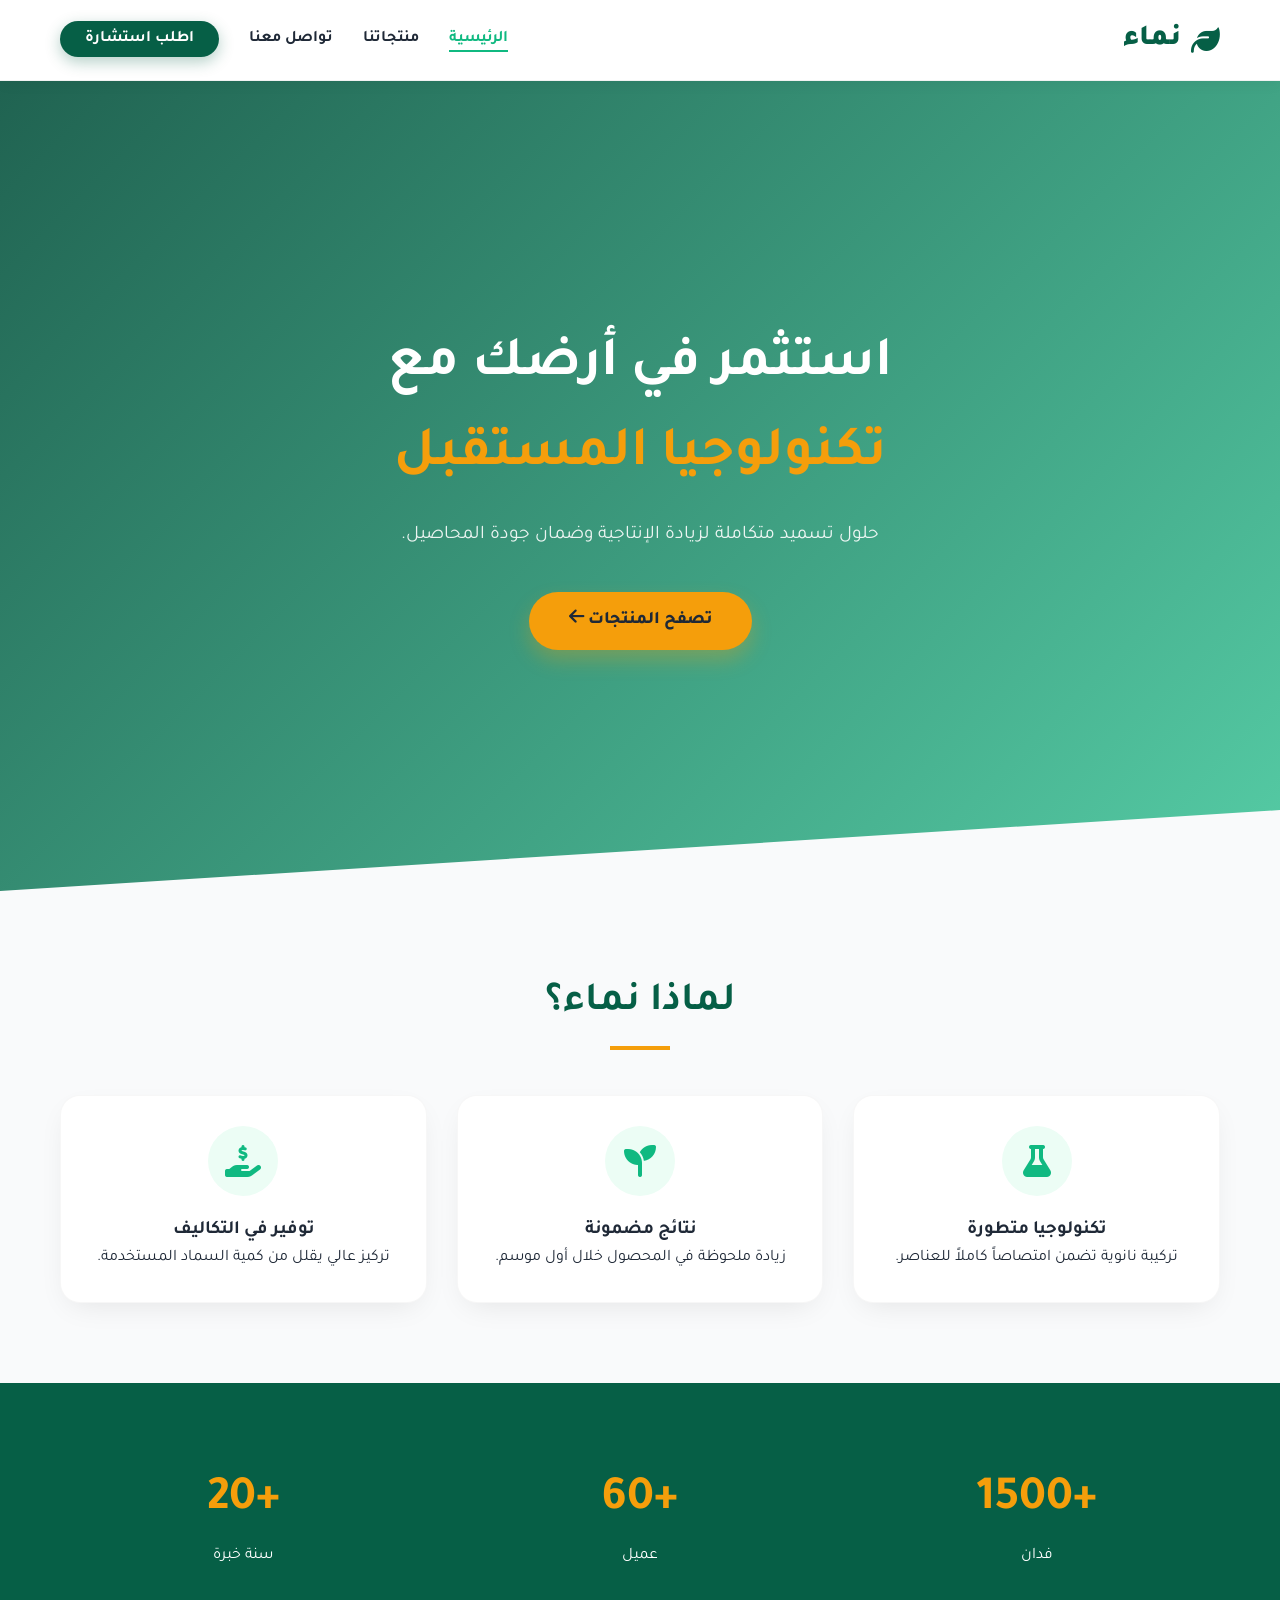
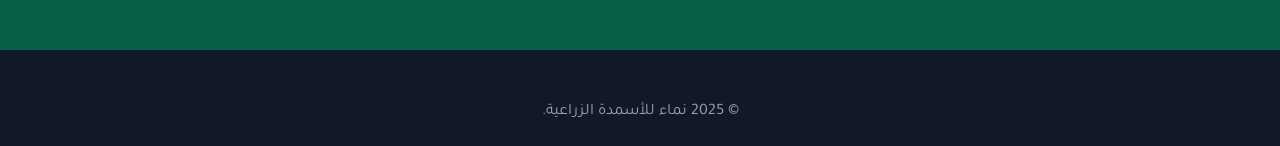
==== index.html @ 925a0e65 "Add files via upload" ====
<!DOCTYPE html>
<html dir="rtl" lang="ar">
<head>
    <meta charset="UTF-8">
    <meta name="viewport" content="width=device-width, initial-scale=1.0">
    <title>نماء للأسمدة | الرئيسية</title>
    <link rel="stylesheet" href="style.css">
    <link rel="stylesheet" href="https://cdnjs.cloudflare.com/ajax/libs/font-awesome/6.4.0/css/all.min.css">
</head>
<body>
    <nav class="navbar">
        <div class="container nav-content">
            <a href="index.html" class="logo"><i class="fas fa-leaf text-green-600"></i> نماء</a>
            <ul class="nav-links" id="navLinks">
                <li><a href="index.html" class="active">الرئيسية</a></li>
                <li><a href="products.html">منتجاتنا</a></li>
                <li><a href="contact.html">تواصل معنا</a></li>
                <li><a href="contact.html" class="btn-main">اطلب استشارة</a></li>
            </ul>
            <div class="menu-toggle" id="menuToggle"><i class="fas fa-bars"></i></div>
        </div>
    </nav>

    <header class="hero">
        <div class="container reveal">
            <h1>استثمر في أرضك مع <br><span>تكنولوجيا المستقبل</span></h1>
            <p>حلول تسميد متكاملة لزيادة الإنتاجية وضمان جودة المحاصيل.</p>
            <a href="products.html" class="btn-hero">تصفح المنتجات <i class="fas fa-arrow-left"></i></a>
        </div>
    </header>

    <section class="section">
        <div class="container">
            <h2 class="section-title reveal">لماذا نماء؟</h2>
            <div class="grid-3">
                <div class="card reveal">
                    <div class="icon-box"><i class="fas fa-flask"></i></div>
                    <h3>تكنولوجيا متطورة</h3>
                    <p>تركيبة نانوية تضمن امتصاصاً كاملاً للعناصر.</p>
                </div>
                <div class="card reveal">
                    <div class="icon-box"><i class="fas fa-seedling"></i></div>
                    <h3>نتائج مضمونة</h3>
                    <p>زيادة ملحوظة في المحصول خلال أول موسم.</p>
                </div>
                <div class="card reveal">
                    <div class="icon-box"><i class="fas fa-hand-holding-dollar"></i></div>
                    <h3>توفير في التكاليف</h3>
                    <p>تركيز عالي يقلل من كمية السماد المستخدمة.</p>
                </div>
            </div>
        </div>
    </section>

    <section class="stats-section">
        <div class="container grid-3">
            <div class="stat-item"><h3 class="counter" data-target="15000">+0</h3><p>فدان</p></div>
            <div class="stat-item"><h3 class="counter" data-target="500">+0</h3><p>عميل</p></div>
            <div class="stat-item"><h3 class="counter" data-target="20">+0</h3><p>سنة خبرة</p></div>
        </div>
    </section>

    <footer>
        <div class="container"><p>© 2025 نماء للأسمدة الزراعية.</p></div>
    </footer>
    <script src="script.js"></script>
</body>
</html>
---- style.css ----
/* --- إعدادات عامة --- */
@import url('https://fonts.googleapis.com/css2?family=Tajawal:wght@400;500;700;900&display=swap');

:root {
    --primary: #10b981;       /* أخضر حيوي */
    --primary-dark: #065f46;  /* أخضر غامق */
    --gold: #f59e0b;          /* ذهبي */
    --dark: #1f2937;          /* نص غامق */
    --light: #f9fafb;         /* خلفية فاتحة */
    --white: #ffffff;
    --shadow: 0 10px 30px -10px rgba(0, 0, 0, 0.1);
}

* { margin: 0; padding: 0; box-sizing: border-box; font-family: 'Tajawal', sans-serif; }

body {
    direction: rtl;
    background-color: var(--light);
    color: var(--dark);
    overflow-x: hidden;
    line-height: 1.6;
}

a { text-decoration: none; color: inherit; transition: 0.3s; }
ul { list-style: none; }

/* --- Navbar (القائمة العلوية) --- */
.navbar {
    background: rgba(255, 255, 255, 0.95);
    backdrop-filter: blur(10px);
    position: sticky;
    top: 0;
    z-index: 1000;
    border-bottom: 1px solid rgba(0,0,0,0.05);
    box-shadow: 0 2px 15px rgba(0,0,0,0.05);
}

.container { max-width: 1200px; margin: 0 auto; padding: 0 20px; }

.nav-content {
    display: flex; justify-content: space-between; align-items: center; height: 80px;
}

.logo {
    font-size: 1.8rem; font-weight: 900; color: var(--primary-dark);
    display: flex; align-items: center; gap: 10px;
}

.nav-links { display: flex; gap: 30px; align-items: center; }
.nav-links a { font-weight: 700; color: var(--dark); position: relative; }
.nav-links a:hover, .nav-links a.active { color: var(--primary); }

.nav-links a::after {
    content: ''; position: absolute; width: 0; height: 2px;
    bottom: -5px; right: 0; background: var(--primary); transition: 0.3s;
}
.nav-links a:hover::after, .nav-links a.active::after { width: 100%; }

.btn-main {
    background: var(--primary-dark); color: var(--white) !important;
    padding: 10px 25px; border-radius: 50px; font-weight: bold;
    box-shadow: 0 5px 15px rgba(6, 95, 70, 0.3);
}
.btn-main:hover { transform: translateY(-3px); background: var(--primary); }
.btn-main::after { display: none; } 

.menu-toggle { display: none; font-size: 1.5rem; cursor: pointer; }

/* --- Hero Section (الواجهة) --- */
.hero {
    height: 90vh;
    background: linear-gradient(135deg, rgba(6, 78, 59, 0.9), rgba(16, 185, 129, 0.7)),
                url('https://images.unsplash.com/photo-1625246333195-58f214f76328?auto=format&fit=crop&w=1920');
    background-size: cover; background-position: center; background-attachment: fixed;
    display: flex; align-items: center; justify-content: center; text-align: center; color: white;
    position: relative;
    clip-path: polygon(0 0, 100% 0, 100% 90%, 0 100%);
}

.hero h1 { font-size: 3.5rem; margin-bottom: 20px; }
.hero h1 span { color: var(--gold); }
.hero p { font-size: 1.2rem; margin-bottom: 40px; max-width: 700px; margin-left: auto; margin-right: auto; opacity: 0.9; }

.btn-hero {
    background: var(--gold); color: var(--dark); padding: 15px 40px;
    border-radius: 50px; font-weight: 800; font-size: 1.1rem;
    box-shadow: 0 10px 20px rgba(245, 158, 11, 0.3); display: inline-block;
}
.btn-hero:hover { transform: scale(1.05); background: #fbbf24; }

/* --- الأقسام العامة (Features & Products) --- */
.section { padding: 80px 0; }
.section-title {
    text-align: center; font-size: 2.5rem; color: var(--primary-dark);
    margin-bottom: 60px; position: relative;
}
.section-title::before {
    content: ''; position: absolute; width: 60px; height: 4px;
    background: var(--gold); bottom: -15px; left: 50%; transform: translateX(-50%);
}

.grid-3 { display: grid; grid-template-columns: repeat(auto-fit, minmax(300px, 1fr)); gap: 30px; }

.card {
    background: white; padding: 30px; border-radius: 20px;
    box-shadow: var(--shadow); border: 1px solid rgba(0,0,0,0.03);
    text-align: center; transition: 0.4s; overflow: hidden;
}
.card:hover { transform: translateY(-10px); border-bottom: 5px solid var(--primary); }

.icon-box {
    width: 70px; height: 70px; background: #ecfdf5; color: var(--primary);
    border-radius: 50%; display: flex; align-items: center; justify-content: center;
    font-size: 2rem; margin: 0 auto 20px; transition: 0.5s;
}
.card:hover .icon-box { background: var(--primary); color: white; transform: rotateY(360deg); }

.product-img {
    width: 100%; height: 220px; object-fit: cover; border-radius: 15px; margin-bottom: 20px;
}

/* --- صفحة التفاصيل (Product Details) --- */
.product-detail-wrapper {
    display: grid; grid-template-columns: 1fr 1fr; gap: 50px;
    background: white; padding: 40px; border-radius: 20px; box-shadow: var(--shadow);
}
.detail-image-box img { width: 100%; height: 400px; object-fit: cover; border-radius: 15px; }
.category-tag {
    background: #ecfdf5; color: var(--primary); padding: 5px 15px;
    border-radius: 20px; font-weight: bold; font-size: 0.9rem; display: inline-block; margin-bottom: 20px;
}
.usage-text ul { list-style: disc; padding-right: 20px; color: #555; }
.usage-text li { margin-bottom: 10px; }

/* --- Stats Section (الأرقام) --- */
.stats-section { background: var(--primary-dark); color: white; padding: 80px 0; text-align: center; }
.stat-item h3 { font-size: 3rem; color: var(--gold); margin-bottom: 5px; }

/* --- Footer --- */
footer { background: #111827; color: #9ca3af; padding: 50px 0 20px; text-align: center; margin-top: auto; }

/* --- Animation Classes --- */
.reveal { opacity: 0; transform: translateY(50px); transition: all 1s ease; }
.reveal.active { opacity: 1; transform: translateY(0); }

/* --- Responsive --- */
@media (max-width: 768px) {
    .menu-toggle { display: block; }
    .nav-links {
        position: fixed; top: 80px; right: -100%; width: 80%; height: 100vh;
        background: white; flex-direction: column; padding: 50px; transition: 0.4s;
        box-shadow: -5px 0 15px rgba(0,0,0,0.1);
    }
    .nav-links.active { right: 0; }
    .hero { height: auto; padding: 120px 0; clip-path: none; }
    .hero h1 { font-size: 2.5rem; }
    .product-detail-wrapper { grid-template-columns: 1fr; }
    .detail-image-box img { height: 250px; }
}
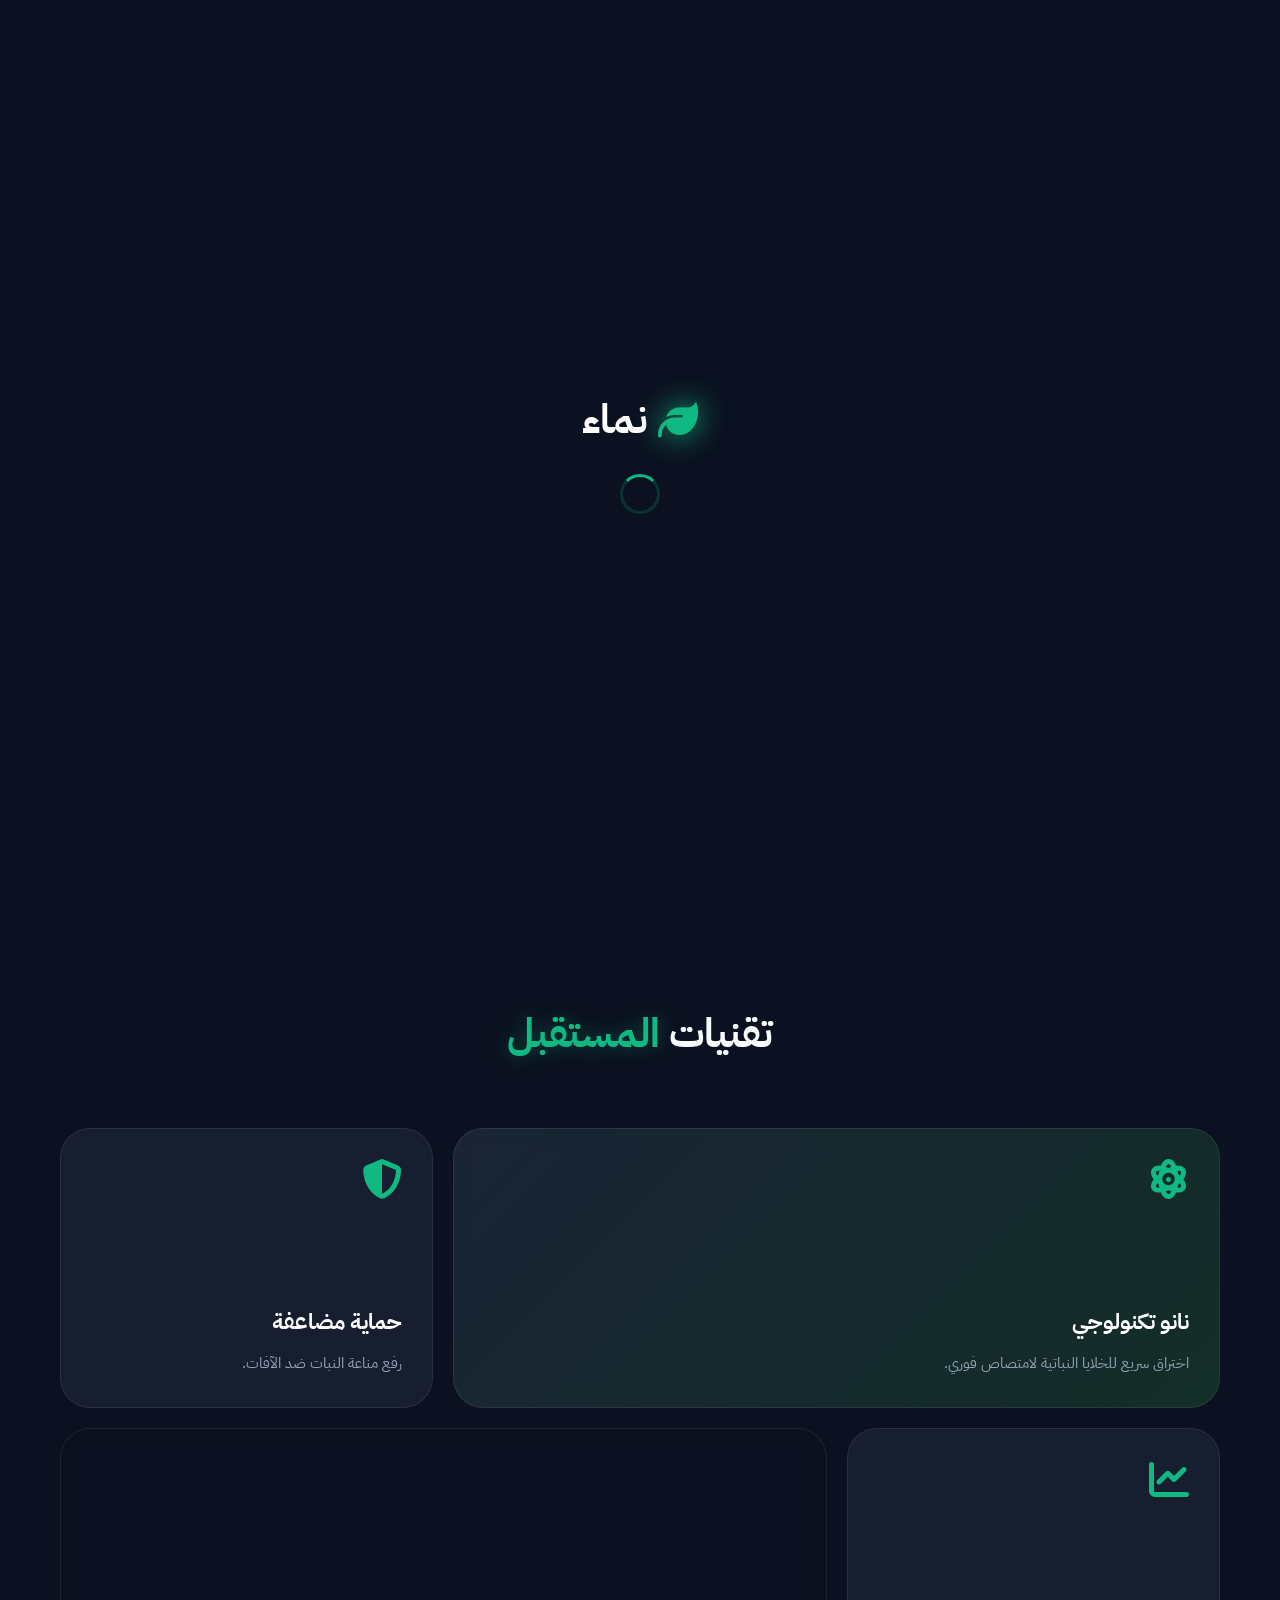
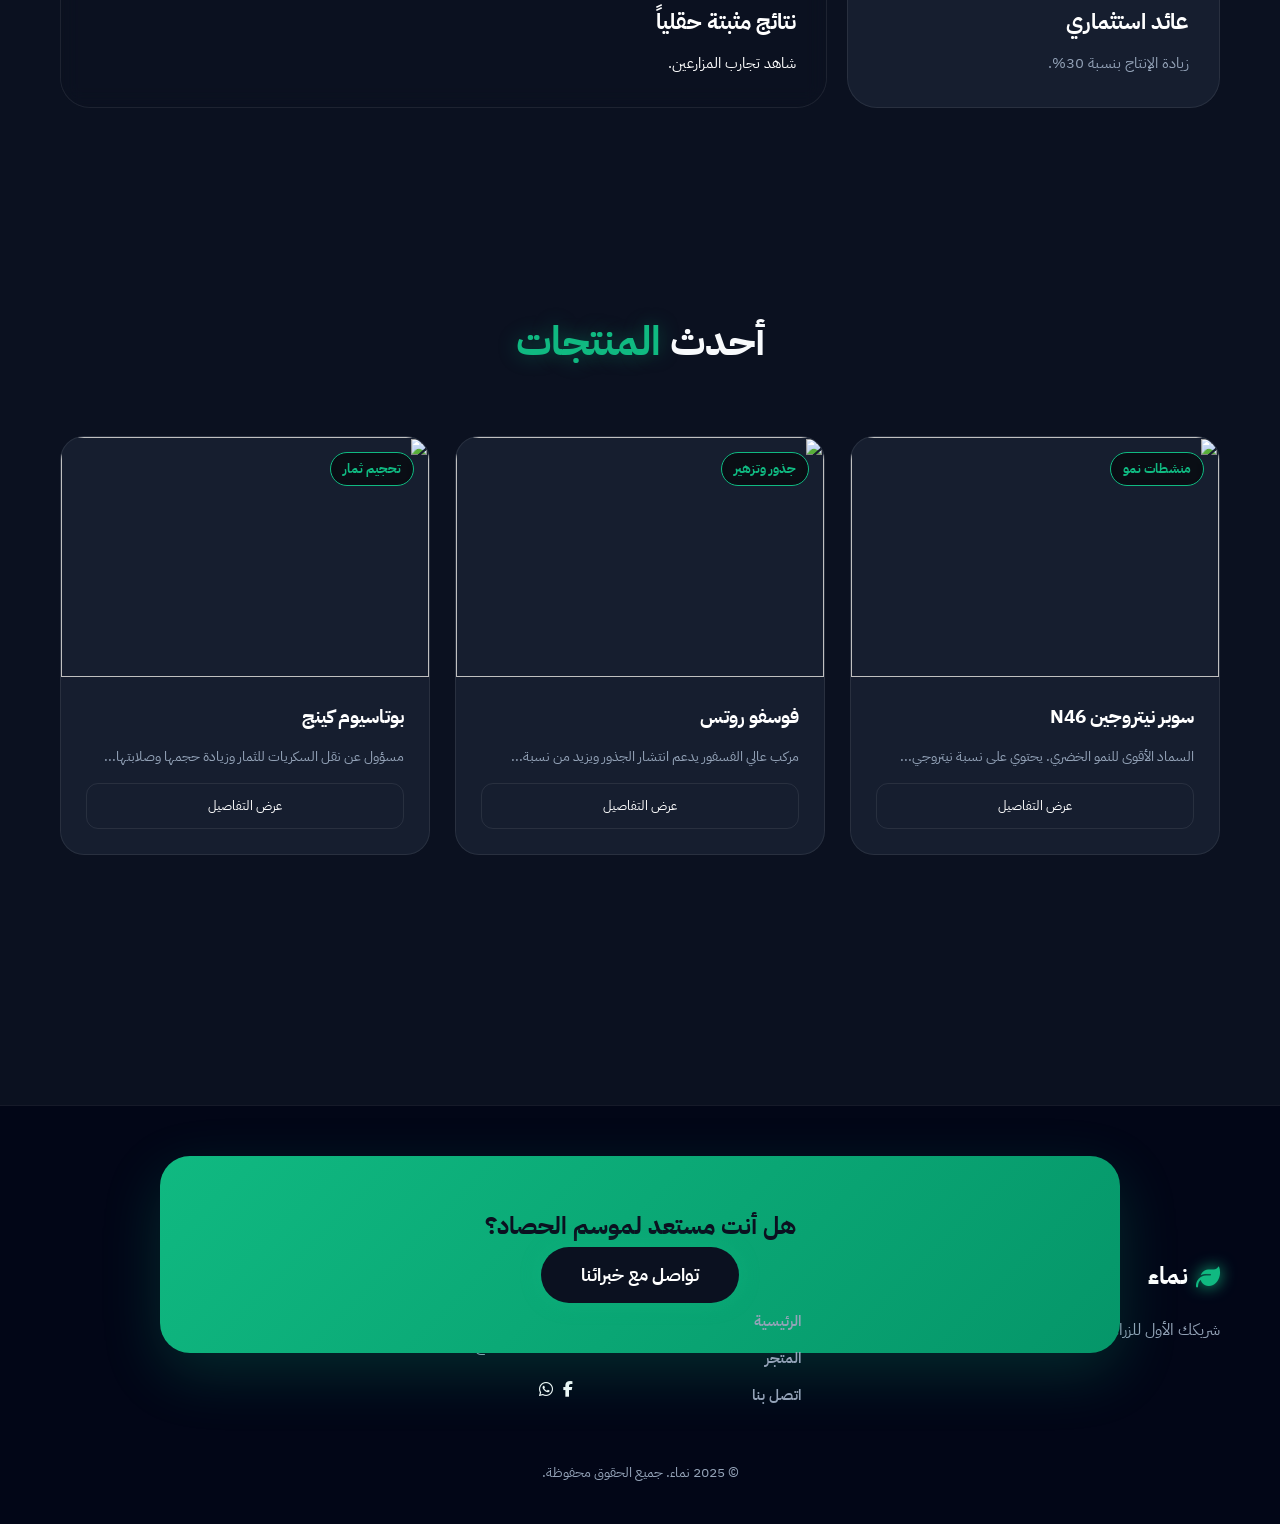
==== commit 8a2e8d1a: "Update index.html" ====
--- a/index.html
+++ b/index.html
@@ -3,66 +3,135 @@
 <head>
     <meta charset="UTF-8">
     <meta name="viewport" content="width=device-width, initial-scale=1.0">
-    <title>نماء للأسمدة | الرئيسية</title>
+    <title>نماء | تكنولوجيا المستقبل</title>
     <link rel="stylesheet" href="style.css">
     <link rel="stylesheet" href="https://cdnjs.cloudflare.com/ajax/libs/font-awesome/6.4.0/css/all.min.css">
+    <link href="https://unpkg.com/aos@2.3.1/dist/aos.css" rel="stylesheet">
+    <link rel="stylesheet" href="https://cdn.jsdelivr.net/npm/swiper@11/swiper-bundle.min.css"/>
 </head>
 <body>
-    <nav class="navbar">
-        <div class="container nav-content">
-            <a href="index.html" class="logo"><i class="fas fa-leaf text-green-600"></i> نماء</a>
-            <ul class="nav-links" id="navLinks">
+
+    <canvas id="canvas-bg"></canvas>
+
+    <div class="preloader">
+        <div class="loader-logo"><i class="fas fa-leaf"></i> نماء</div>
+        <div class="spinner"></div>
+    </div>
+
+    <nav class="navbar desktop-only">
+        <div class="nav-content">
+            <a href="index.html" class="logo"><i class="fas fa-leaf"></i> نماء</a>
+            <ul class="nav-links">
                 <li><a href="index.html" class="active">الرئيسية</a></li>
-                <li><a href="products.html">منتجاتنا</a></li>
-                <li><a href="contact.html">تواصل معنا</a></li>
-                <li><a href="contact.html" class="btn-main">اطلب استشارة</a></li>
+                <li><a href="#features">التكنولوجيا</a></li>
+                <li><a href="products.html">المتجر</a></li>
+                <li><a href="contact.html">اتصل بنا</a></li>
             </ul>
-            <div class="menu-toggle" id="menuToggle"><i class="fas fa-bars"></i></div>
+            <a href="products.html" class="btn-glow">تصفح المنتجات</a>
         </div>
     </nav>
 
     <header class="hero">
-        <div class="container reveal">
-            <h1>استثمر في أرضك مع <br><span>تكنولوجيا المستقبل</span></h1>
-            <p>حلول تسميد متكاملة لزيادة الإنتاجية وضمان جودة المحاصيل.</p>
-            <a href="products.html" class="btn-hero">تصفح المنتجات <i class="fas fa-arrow-left"></i></a>
+        <div class="container">
+            <div class="hero-grid">
+                <div class="hero-text" data-aos="fade-left">
+                    <div style="color:var(--primary); font-weight:bold; margin-bottom:10px;">• تكنولوجيا زراعية متقدمة</div>
+                    <h1>استثمر في مستقبل <br><span>أرضك ومحصولك</span></h1>
+                    <p>الجيل الجديد من الأسمدة الذكية. تضمن لك أقصى إنتاجية بأقل تكلفة، مع حماية كاملة للتربة والبيئة.</p>
+                    <div style="display: flex; gap: 20px;">
+                        <a href="products.html" class="btn-glow">ابدأ الآن <i class="fas fa-arrow-left"></i></a>
+                        <a href="#features" class="btn-outline">اكتشف المزيد</a>
+                    </div>
+                </div>
+                <div class="hero-img-box" data-aos="zoom-in">
+                    <img src="https://images.unsplash.com/photo-1592982537447-6f2a6a0c7c18?w=800" class="hero-main-img">
+                </div>
+            </div>
         </div>
     </header>
 
-    <section class="section">
+    <section id="features" class="section">
         <div class="container">
-            <h2 class="section-title reveal">لماذا نماء؟</h2>
-            <div class="grid-3">
-                <div class="card reveal">
-                    <div class="icon-box"><i class="fas fa-flask"></i></div>
-                    <h3>تكنولوجيا متطورة</h3>
-                    <p>تركيبة نانوية تضمن امتصاصاً كاملاً للعناصر.</p>
+            <h2 class="section-title">تقنيات <span>المستقبل</span></h2>
+            <div class="bento-grid">
+                <div class="bento-card span-2 bg-gradient" data-aos="fade-up">
+                    <i class="fas fa-atom"></i>
+                    <h3>نانو تكنولوجي</h3>
+                    <p>اختراق سريع للخلايا النباتية لامتصاص فوري.</p>
                 </div>
-                <div class="card reveal">
-                    <div class="icon-box"><i class="fas fa-seedling"></i></div>
-                    <h3>نتائج مضمونة</h3>
-                    <p>زيادة ملحوظة في المحصول خلال أول موسم.</p>
+                <div class="bento-card" data-aos="fade-up" data-aos-delay="100">
+                    <i class="fas fa-shield-alt"></i>
+                    <h3>حماية مضاعفة</h3>
+                    <p>رفع مناعة النبات ضد الآفات.</p>
                 </div>
-                <div class="card reveal">
-                    <div class="icon-box"><i class="fas fa-hand-holding-dollar"></i></div>
-                    <h3>توفير في التكاليف</h3>
-                    <p>تركيز عالي يقلل من كمية السماد المستخدمة.</p>
+                <div class="bento-card" data-aos="fade-up" data-aos-delay="200">
+                    <i class="fas fa-chart-line"></i>
+                    <h3>عائد استثماري</h3>
+                    <p>زيادة الإنتاج بنسبة 30%.</p>
+                </div>
+                <div class="bento-card span-2 bg-image" style="background: url('https://images.unsplash.com/photo-1628352081506-83c43123ed6d?w=600') center/cover;" data-aos="fade-up" data-aos-delay="300">
+                    <h3 style="color:white; position:relative; z-index:2;">نتائج مثبتة حقلياً</h3>
+                    <p style="color:white; position:relative; z-index:2;">شاهد تجارب المزارعين.</p>
                 </div>
             </div>
         </div>
     </section>
 
-    <section class="stats-section">
-        <div class="container grid-3">
-            <div class="stat-item"><h3 class="counter" data-target="15000">+0</h3><p>فدان</p></div>
-            <div class="stat-item"><h3 class="counter" data-target="500">+0</h3><p>عميل</p></div>
-            <div class="stat-item"><h3 class="counter" data-target="20">+0</h3><p>سنة خبرة</p></div>
+    <section class="section">
+        <div class="container">
+            <h2 class="section-title">أحدث <span>المنتجات</span></h2>
+            <div class="swiper mySwiper">
+                <div class="swiper-wrapper"></div>
+                <div class="swiper-pagination"></div>
+            </div>
         </div>
     </section>
 
     <footer>
-        <div class="container"><p>© 2025 نماء للأسمدة الزراعية.</p></div>
+        <div class="container">
+            <div class="footer-cta">
+                <h2 style="color: #0b1120;">هل أنت مستعد لموسم الحصاد؟</h2>
+                <button class="btn-glow" onclick="window.location.href='contact.html'" style="background:#0b1120; color:white !important;">تواصل مع خبرائنا</button>
+            </div>
+            <div class="footer-grid">
+                <div>
+                    <a href="#" class="logo" style="margin-bottom:20px;"><i class="fas fa-leaf"></i> نماء</a>
+                    <p style="color:var(--text-muted);">شريكك الأول للزراعة الذكية والمستدامة.</p>
+                </div>
+                <div>
+                    <h3 style="color:white; margin-bottom:20px;">روابط</h3>
+                    <ul class="nav-links" style="flex-direction:column; gap:10px;">
+                        <li><a href="index.html">الرئيسية</a></li>
+                        <li><a href="products.html">المتجر</a></li>
+                        <li><a href="contact.html">اتصل بنا</a></li>
+                    </ul>
+                </div>
+                <div>
+                    <h3 style="color:white; margin-bottom:20px;">تواصل</h3>
+                    <p style="color:var(--text-muted);">01000000000</p>
+                    <p style="color:var(--text-muted);">info@namaa.com</p>
+                    <div class="social-links" style="margin-top:15px; display:flex; gap:10px;">
+                        <a href="#"><i class="fab fa-facebook-f"></i></a>
+                        <a href="#"><i class="fab fa-whatsapp"></i></a>
+                    </div>
+                </div>
+            </div>
+            <div style="text-align:center; margin-top:50px; color:var(--text-muted); font-size:0.9rem;">
+                © 2025 نماء. جميع الحقوق محفوظة.
+            </div>
+        </div>
     </footer>
+
+    <div class="mobile-nav">
+        <a href="index.html" class="m-item active"><i class="fas fa-home"></i></a>
+        <a href="products.html" class="m-item"><i class="fas fa-box"></i></a>
+        <div class="m-center"><a href="tel:01000000000" style="color:black;"><i class="fas fa-phone"></i></a></div>
+        <a href="https://wa.me/201000000000" class="m-item"><i class="fab fa-whatsapp"></i></a>
+        <a href="contact.html" class="m-item"><i class="fas fa-envelope"></i></a>
+    </div>
+
+    <script src="https://unpkg.com/aos@2.3.1/dist/aos.js"></script>
+    <script src="https://cdn.jsdelivr.net/npm/swiper@11/swiper-bundle.min.js"></script>
     <script src="script.js"></script>
 </body>
-</html>+</html>
--- a/style.css
+++ b/style.css
@@ -1,159 +1,216 @@
-/* --- إعدادات عامة --- */
-@import url('https://fonts.googleapis.com/css2?family=Tajawal:wght@400;500;700;900&display=swap');
+@import url('https://fonts.googleapis.com/css2?family=IBM+Plex+Sans+Arabic:wght@300;400;600;700&display=swap');
 
 :root {
-    --primary: #10b981;       /* أخضر حيوي */
-    --primary-dark: #065f46;  /* أخضر غامق */
-    --gold: #f59e0b;          /* ذهبي */
-    --dark: #1f2937;          /* نص غامق */
-    --light: #f9fafb;         /* خلفية فاتحة */
-    --white: #ffffff;
-    --shadow: 0 10px 30px -10px rgba(0, 0, 0, 0.1);
-}
-
-* { margin: 0; padding: 0; box-sizing: border-box; font-family: 'Tajawal', sans-serif; }
-
-body {
-    direction: rtl;
-    background-color: var(--light);
-    color: var(--dark);
-    overflow-x: hidden;
-    line-height: 1.6;
+    --primary: #10b981;       /* أخضر نيون */
+    --primary-glow: rgba(16, 185, 129, 0.4);
+    --accent: #f59e0b;        /* برتقالي ذهبي */
+    --bg-dark: #0b1120;       /* خلفية سوداء زرقاء */
+    --bg-card: rgba(30, 41, 59, 0.6); /* خلفية شبه شفافة للكروت */
+    --text-main: #f8fafc;
+    --text-muted: #94a3b8;
+    --border: rgba(255, 255, 255, 0.08);
+    --glass: rgba(15, 23, 42, 0.8);
+}
+
+* { margin: 0; padding: 0; box-sizing: border-box; font-family: 'IBM Plex Sans Arabic', sans-serif; outline: none; }
+html { scroll-behavior: smooth; }
+
+body { 
+    background-color: var(--bg-dark); 
+    color: var(--text-main); 
+    direction: rtl; 
+    overflow-x: hidden; 
+    line-height: 1.7;
+    padding-bottom: 0;
+}
+
+/* الكانفاس (الخلفية المتحركة) */
+#canvas-bg {
+    position: fixed; top: 0; left: 0; width: 100%; height: 100%;
+    z-index: -1; pointer-events: none;
 }
 
 a { text-decoration: none; color: inherit; transition: 0.3s; }
 ul { list-style: none; }
-
-/* --- Navbar (القائمة العلوية) --- */
+img { max-width: 100%; }
+
+/* --- Preloader --- */
+.preloader {
+    position: fixed; top: 0; left: 0; width: 100%; height: 100%;
+    background: var(--bg-dark); z-index: 99999;
+    display: flex; justify-content: center; align-items: center; flex-direction: column;
+    transition: opacity 0.5s ease-out, visibility 0.5s;
+}
+.loader-logo { font-size: 2.5rem; font-weight: bold; color: white; margin-bottom: 20px; display: flex; align-items: center; gap: 10px; }
+.loader-logo i { color: var(--primary); filter: drop-shadow(0 0 15px var(--primary)); }
+.spinner {
+    width: 40px; height: 40px; border: 3px solid rgba(16,185,129,0.2);
+    border-top-color: var(--primary); border-radius: 50%;
+    animation: spin 1s linear infinite;
+}
+
+/* --- Navbar --- */
 .navbar {
-    background: rgba(255, 255, 255, 0.95);
-    backdrop-filter: blur(10px);
-    position: sticky;
-    top: 0;
-    z-index: 1000;
-    border-bottom: 1px solid rgba(0,0,0,0.05);
-    box-shadow: 0 2px 15px rgba(0,0,0,0.05);
-}
-
-.container { max-width: 1200px; margin: 0 auto; padding: 0 20px; }
-
-.nav-content {
-    display: flex; justify-content: space-between; align-items: center; height: 80px;
-}
-
-.logo {
-    font-size: 1.8rem; font-weight: 900; color: var(--primary-dark);
-    display: flex; align-items: center; gap: 10px;
-}
-
-.nav-links { display: flex; gap: 30px; align-items: center; }
-.nav-links a { font-weight: 700; color: var(--dark); position: relative; }
-.nav-links a:hover, .nav-links a.active { color: var(--primary); }
-
-.nav-links a::after {
-    content: ''; position: absolute; width: 0; height: 2px;
-    bottom: -5px; right: 0; background: var(--primary); transition: 0.3s;
-}
-.nav-links a:hover::after, .nav-links a.active::after { width: 100%; }
-
-.btn-main {
-    background: var(--primary-dark); color: var(--white) !important;
-    padding: 10px 25px; border-radius: 50px; font-weight: bold;
-    box-shadow: 0 5px 15px rgba(6, 95, 70, 0.3);
-}
-.btn-main:hover { transform: translateY(-3px); background: var(--primary); }
-.btn-main::after { display: none; } 
-
-.menu-toggle { display: none; font-size: 1.5rem; cursor: pointer; }
-
-/* --- Hero Section (الواجهة) --- */
+    position: fixed; top: 20px; left: 50%; transform: translateX(-50%);
+    width: 90%; max-width: 1200px; padding: 15px 30px;
+    background: var(--glass); backdrop-filter: blur(20px);
+    border: 1px solid var(--border); border-radius: 50px;
+    z-index: 1000; box-shadow: 0 10px 30px rgba(0,0,0,0.3); transition: 0.3s;
+}
+.navbar.scrolled { top: 10px; padding: 10px 25px; background: rgba(15, 23, 42, 0.95); }
+.nav-content { display: flex; justify-content: space-between; align-items: center; }
+.logo { font-size: 1.5rem; font-weight: 800; color: white; display: flex; align-items: center; gap: 8px; }
+.logo i { color: var(--primary); filter: drop-shadow(0 0 8px var(--primary)); }
+.nav-links { display: flex; gap: 30px; }
+.nav-links a { font-weight: 600; color: var(--text-muted); font-size: 0.95rem; position: relative; }
+.nav-links a:hover, .nav-links a.active { color: white; }
+
+/* --- Buttons --- */
+.btn-glow {
+    background: var(--primary); color: #000 !important; padding: 12px 35px; border-radius: 50px;
+    font-weight: 800; border: none; cursor: pointer; transition: 0.3s;
+    box-shadow: 0 0 20px var(--primary-glow); display: inline-flex; align-items: center; gap: 10px;
+}
+.btn-glow:hover { transform: translateY(-3px); background: white; box-shadow: 0 0 30px white; }
+.btn-outline {
+    background: transparent; border: 1px solid var(--border); color: white; padding: 12px 30px;
+    border-radius: 50px; font-weight: 600; cursor: pointer; transition: 0.3s;
+}
+.btn-outline:hover { border-color: var(--primary); color: var(--primary); }
+
+/* --- Hero Section --- */
 .hero {
-    height: 90vh;
-    background: linear-gradient(135deg, rgba(6, 78, 59, 0.9), rgba(16, 185, 129, 0.7)),
-                url('https://images.unsplash.com/photo-1625246333195-58f214f76328?auto=format&fit=crop&w=1920');
-    background-size: cover; background-position: center; background-attachment: fixed;
-    display: flex; align-items: center; justify-content: center; text-align: center; color: white;
-    position: relative;
-    clip-path: polygon(0 0, 100% 0, 100% 90%, 0 100%);
-}
-
-.hero h1 { font-size: 3.5rem; margin-bottom: 20px; }
-.hero h1 span { color: var(--gold); }
-.hero p { font-size: 1.2rem; margin-bottom: 40px; max-width: 700px; margin-left: auto; margin-right: auto; opacity: 0.9; }
-
-.btn-hero {
-    background: var(--gold); color: var(--dark); padding: 15px 40px;
-    border-radius: 50px; font-weight: 800; font-size: 1.1rem;
-    box-shadow: 0 10px 20px rgba(245, 158, 11, 0.3); display: inline-block;
-}
-.btn-hero:hover { transform: scale(1.05); background: #fbbf24; }
-
-/* --- الأقسام العامة (Features & Products) --- */
-.section { padding: 80px 0; }
-.section-title {
-    text-align: center; font-size: 2.5rem; color: var(--primary-dark);
-    margin-bottom: 60px; position: relative;
-}
-.section-title::before {
-    content: ''; position: absolute; width: 60px; height: 4px;
-    background: var(--gold); bottom: -15px; left: 50%; transform: translateX(-50%);
-}
-
-.grid-3 { display: grid; grid-template-columns: repeat(auto-fit, minmax(300px, 1fr)); gap: 30px; }
-
-.card {
-    background: white; padding: 30px; border-radius: 20px;
-    box-shadow: var(--shadow); border: 1px solid rgba(0,0,0,0.03);
-    text-align: center; transition: 0.4s; overflow: hidden;
-}
-.card:hover { transform: translateY(-10px); border-bottom: 5px solid var(--primary); }
-
-.icon-box {
-    width: 70px; height: 70px; background: #ecfdf5; color: var(--primary);
-    border-radius: 50%; display: flex; align-items: center; justify-content: center;
-    font-size: 2rem; margin: 0 auto 20px; transition: 0.5s;
-}
-.card:hover .icon-box { background: var(--primary); color: white; transform: rotateY(360deg); }
-
-.product-img {
-    width: 100%; height: 220px; object-fit: cover; border-radius: 15px; margin-bottom: 20px;
-}
-
-/* --- صفحة التفاصيل (Product Details) --- */
-.product-detail-wrapper {
-    display: grid; grid-template-columns: 1fr 1fr; gap: 50px;
-    background: white; padding: 40px; border-radius: 20px; box-shadow: var(--shadow);
-}
-.detail-image-box img { width: 100%; height: 400px; object-fit: cover; border-radius: 15px; }
-.category-tag {
-    background: #ecfdf5; color: var(--primary); padding: 5px 15px;
-    border-radius: 20px; font-weight: bold; font-size: 0.9rem; display: inline-block; margin-bottom: 20px;
-}
-.usage-text ul { list-style: disc; padding-right: 20px; color: #555; }
-.usage-text li { margin-bottom: 10px; }
-
-/* --- Stats Section (الأرقام) --- */
-.stats-section { background: var(--primary-dark); color: white; padding: 80px 0; text-align: center; }
-.stat-item h3 { font-size: 3rem; color: var(--gold); margin-bottom: 5px; }
+    min-height: 100vh; display: flex; align-items: center; position: relative;
+    padding-top: 100px; overflow: hidden;
+}
+.container { max-width: 1200px; margin: 0 auto; padding: 0 20px; position: relative; z-index: 2; }
+.hero-grid { display: grid; grid-template-columns: 1.2fr 0.8fr; gap: 50px; align-items: center; }
+.hero-text h1 { font-size: 3.8rem; font-weight: 800; line-height: 1.2; margin-bottom: 20px; }
+.hero-text h1 span { 
+    background: linear-gradient(to right, var(--primary), #6ee7b7); 
+    -webkit-background-clip: text; color: transparent; 
+}
+.hero-text p { font-size: 1.2rem; color: var(--text-muted); margin-bottom: 40px; max-width: 550px; }
+.hero-main-img {
+    width: 100%; border-radius: 30px; border: 1px solid var(--border);
+    transform: rotateY(-10deg) rotateX(5deg); transition: 0.5s;
+    box-shadow: -20px 20px 60px rgba(0,0,0,0.5);
+}
+.hero-img-box:hover .hero-main-img { transform: rotateY(0) rotateX(0); }
+
+/* --- Sections --- */
+.section { padding: 100px 0; }
+.section-title { text-align: center; font-size: 2.5rem; margin-bottom: 60px; font-weight: 800; }
+.section-title span { color: var(--primary); text-shadow: 0 0 20px var(--primary-glow); }
+
+/* --- Bento Grid --- */
+.bento-grid {
+    display: grid; grid-template-columns: repeat(3, 1fr); grid-template-rows: repeat(2, 280px); gap: 20px;
+}
+.bento-card {
+    background: var(--bg-card); backdrop-filter: blur(10px);
+    border: 1px solid var(--border); border-radius: 30px;
+    padding: 30px; display: flex; flex-direction: column; justify-content: flex-end;
+    transition: 0.4s; position: relative; overflow: hidden;
+}
+.bento-card:hover { border-color: var(--primary); transform: translateY(-5px); box-shadow: 0 10px 40px rgba(0,0,0,0.3); }
+.bento-card i { font-size: 2.5rem; color: var(--primary); margin-bottom: auto; }
+.bento-card h3 { font-size: 1.4rem; margin-bottom: 10px; color: white; }
+.bento-card p { color: var(--text-muted); font-size: 0.95rem; }
+.span-2 { grid-column: span 2; }
+.span-row-2 { grid-row: span 2; }
+.bg-gradient { background: linear-gradient(135deg, rgba(30,41,59,0.8), #132e27); }
+
+/* --- Product Cards --- */
+.product-card {
+    background: var(--bg-card); backdrop-filter: blur(10px);
+    border: 1px solid var(--border); border-radius: 24px;
+    overflow: hidden; transition: 0.4s; position: relative; height: 100%; display: flex; flex-direction: column;
+}
+.product-card:hover { border-color: var(--primary); box-shadow: 0 0 30px var(--primary-glow); transform: translateY(-10px); }
+.p-img-box { height: 240px; overflow: hidden; position: relative; }
+.p-img { width: 100%; height: 100%; object-fit: cover; transition: 0.5s; }
+.product-card:hover .p-img { transform: scale(1.1); }
+.p-details { padding: 25px; flex-grow: 1; display: flex; flex-direction: column; }
+.p-badge { 
+    position: absolute; top: 15px; right: 15px; background: rgba(0,0,0,0.6); 
+    backdrop-filter: blur(5px); color: var(--primary); border: 1px solid var(--primary);
+    padding: 5px 12px; border-radius: 20px; font-size: 0.8rem; font-weight: bold;
+}
+.p-btn {
+    margin-top: auto; width: 100%; padding: 12px; background: transparent; 
+    border: 1px solid var(--border); color: white; border-radius: 12px; cursor: pointer; transition: 0.3s;
+}
+.p-btn:hover { background: var(--primary); border-color: var(--primary); color: #000; font-weight: bold; }
+
+/* --- Forms --- */
+.contact-wrapper {
+    display: grid; grid-template-columns: 1fr 1.5fr; gap: 0; 
+    background: var(--bg-card); backdrop-filter: blur(10px);
+    border-radius: 30px; overflow: hidden; border: 1px solid var(--border);
+}
+.contact-info { background: rgba(15, 23, 42, 0.9); padding: 50px; }
+.contact-form { padding: 50px; }
+.form-input {
+    width: 100%; padding: 15px; background: rgba(11, 17, 32, 0.8); border: 1px solid var(--border);
+    border-radius: 12px; color: white; margin-bottom: 20px; transition: 0.3s;
+}
+.form-input:focus { border-color: var(--primary); box-shadow: 0 0 10px var(--primary-glow); }
+
+/* --- Details Page --- */
+.details-container { display: grid; grid-template-columns: 1fr 1fr; gap: 50px; align-items: start; }
+.d-img-box { border-radius: 24px; overflow: hidden; border: 1px solid var(--border); }
+.d-price { font-size: 1.5rem; color: var(--primary); display: block; margin-bottom: 20px; font-weight: bold; }
+.tabs { display: flex; gap: 20px; border-bottom: 1px solid var(--border); margin-bottom: 20px; }
+.tab { padding-bottom: 10px; cursor: pointer; color: var(--text-muted); }
+.tab.active { color: var(--primary); border-bottom: 2px solid var(--primary); }
 
 /* --- Footer --- */
-footer { background: #111827; color: #9ca3af; padding: 50px 0 20px; text-align: center; margin-top: auto; }
-
-/* --- Animation Classes --- */
-.reveal { opacity: 0; transform: translateY(50px); transition: all 1s ease; }
-.reveal.active { opacity: 1; transform: translateY(0); }
+footer { margin-top: 150px; background: #020617; border-top: 1px solid var(--border); padding-top: 100px; padding-bottom: 40px; position: relative; }
+.footer-cta {
+    position: absolute; top: -100px; left: 50%; transform: translateX(-50%); width: 80%;
+    background: linear-gradient(135deg, var(--primary), #059669); padding: 50px; border-radius: 30px;
+    text-align: center; box-shadow: 0 20px 60px rgba(16,185,129,0.2);
+}
+.footer-grid { display: grid; grid-template-columns: 2fr 1fr 1fr 1.5fr; gap: 40px; margin-top: 50px; }
+.footer-cta button {
+    background: var(--bg-dark); color: white; padding: 15px 40px; border-radius: 50px;
+    font-weight: bold; border: none; cursor: pointer; font-size: 1.1rem; transition: 0.3s;
+}
+.footer-cta button:hover { transform: scale(1.05); }
+
+/* --- Mobile Nav --- */
+.mobile-nav { display: none; }
 
 /* --- Responsive --- */
+@media (max-width: 992px) {
+    .hero-grid { grid-template-columns: 1fr; text-align: center; }
+    .hero-img-box { order: -1; margin-bottom: 40px; }
+    .hero-text h1 { font-size: 2.8rem; }
+    .bento-grid { grid-template-columns: 1fr; grid-template-rows: auto; }
+    .contact-wrapper { grid-template-columns: 1fr; }
+    .details-container { grid-template-columns: 1fr; }
+    .footer-grid { grid-template-columns: 1fr 1fr; }
+}
 @media (max-width: 768px) {
-    .menu-toggle { display: block; }
-    .nav-links {
-        position: fixed; top: 80px; right: -100%; width: 80%; height: 100vh;
-        background: white; flex-direction: column; padding: 50px; transition: 0.4s;
-        box-shadow: -5px 0 15px rgba(0,0,0,0.1);
+    body { padding-bottom: 90px; }
+    .navbar, .desktop-only { display: none; }
+    .mobile-nav {
+        position: fixed; bottom: 20px; left: 50%; transform: translateX(-50%); width: 92%;
+        background: rgba(30, 41, 59, 0.95); backdrop-filter: blur(20px);
+        border: 1px solid var(--border); border-radius: 25px; padding: 12px 20px;
+        display: flex; justify-content: space-between; align-items: center; z-index: 9999;
+        box-shadow: 0 10px 40px rgba(0,0,0,0.5);
     }
-    .nav-links.active { right: 0; }
-    .hero { height: auto; padding: 120px 0; clip-path: none; }
-    .hero h1 { font-size: 2.5rem; }
-    .product-detail-wrapper { grid-template-columns: 1fr; }
-    .detail-image-box img { height: 250px; }
-}+    .m-item { color: var(--text-muted); font-size: 1.4rem; width: 50px; text-align: center; }
+    .m-item.active { color: var(--primary); }
+    .m-center {
+        width: 60px; height: 60px; background: var(--primary); border-radius: 50%;
+        display: flex; align-items: center; justify-content: center; color: black; font-size: 1.5rem;
+        position: relative; top: -30px; border: 5px solid var(--bg-dark); box-shadow: 0 0 15px var(--primary-glow);
+    }
+    .footer-cta { width: 90%; padding: 30px; }
+    .footer-cta h2 { font-size: 1.5rem; }
+    .footer-grid { grid-template-columns: 1fr; text-align: center; }
+}
+@keyframes spin { 100% { transform: rotate(360deg); } }
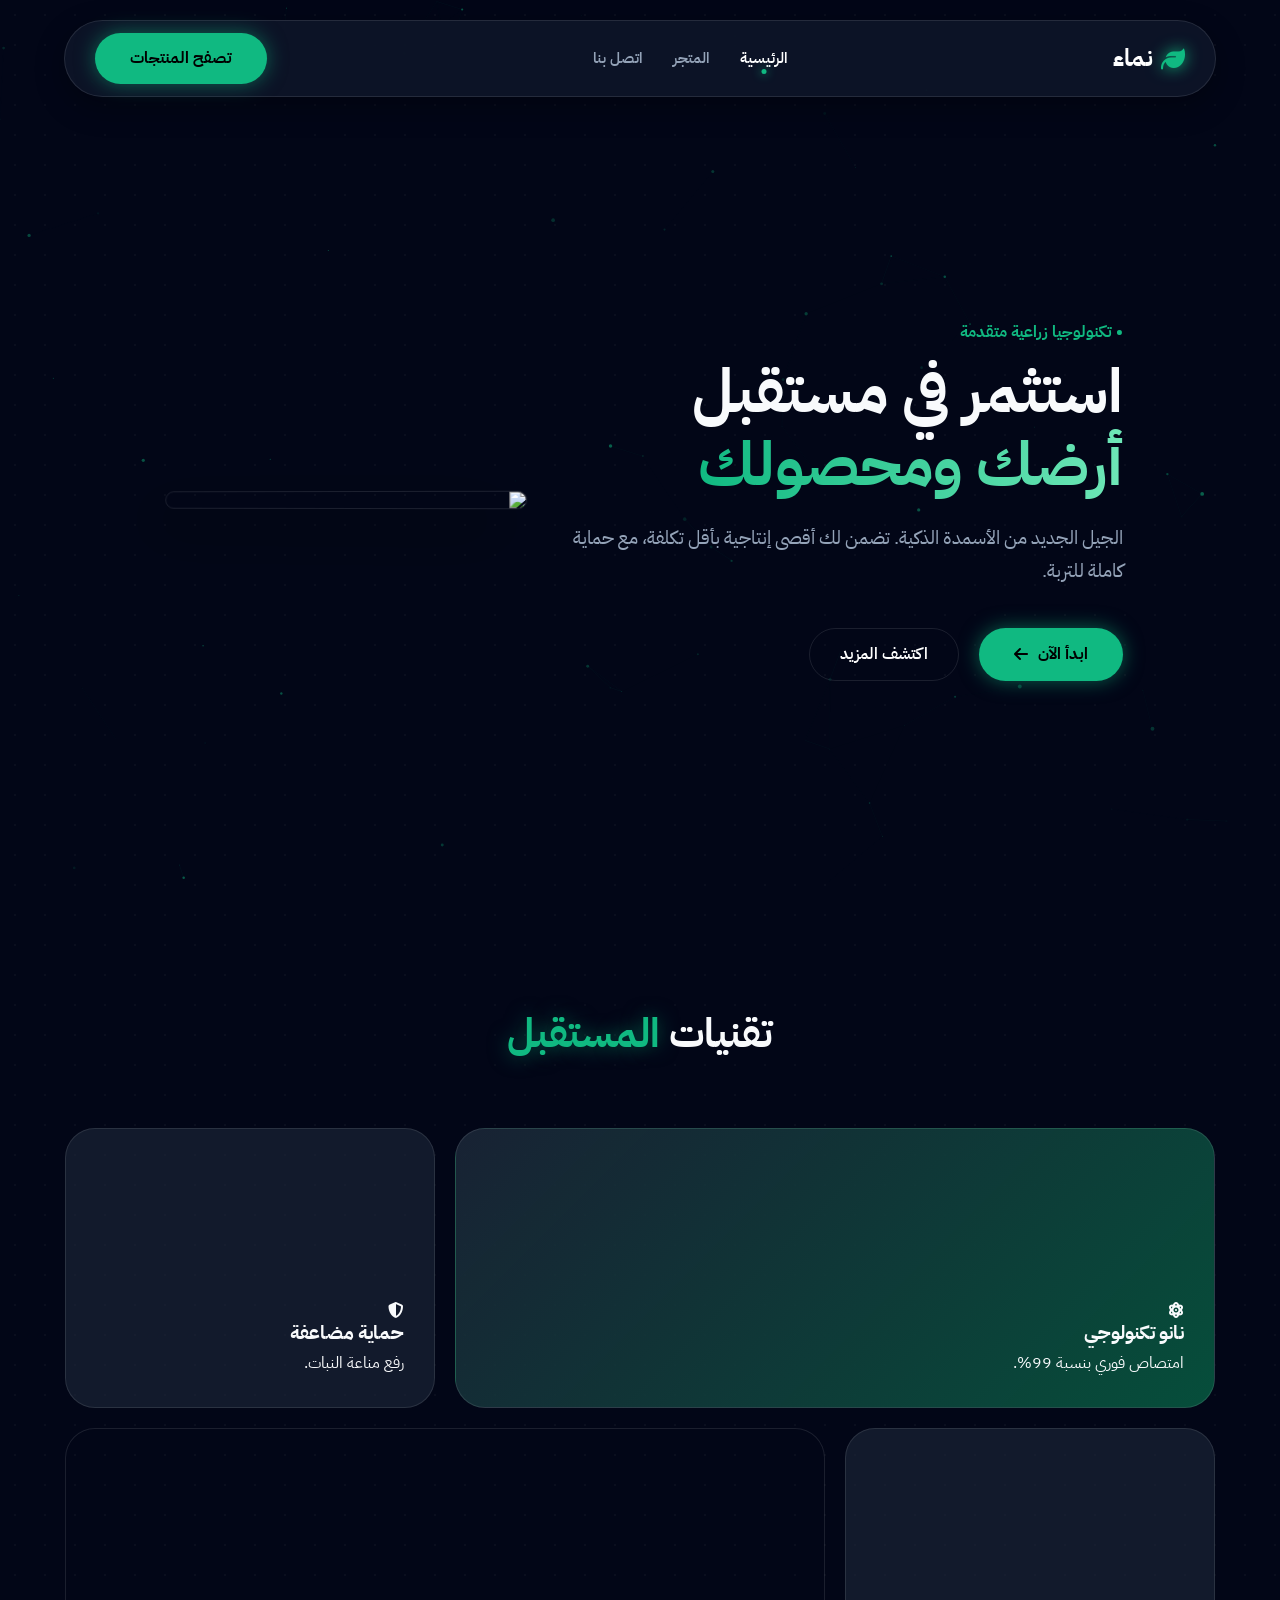
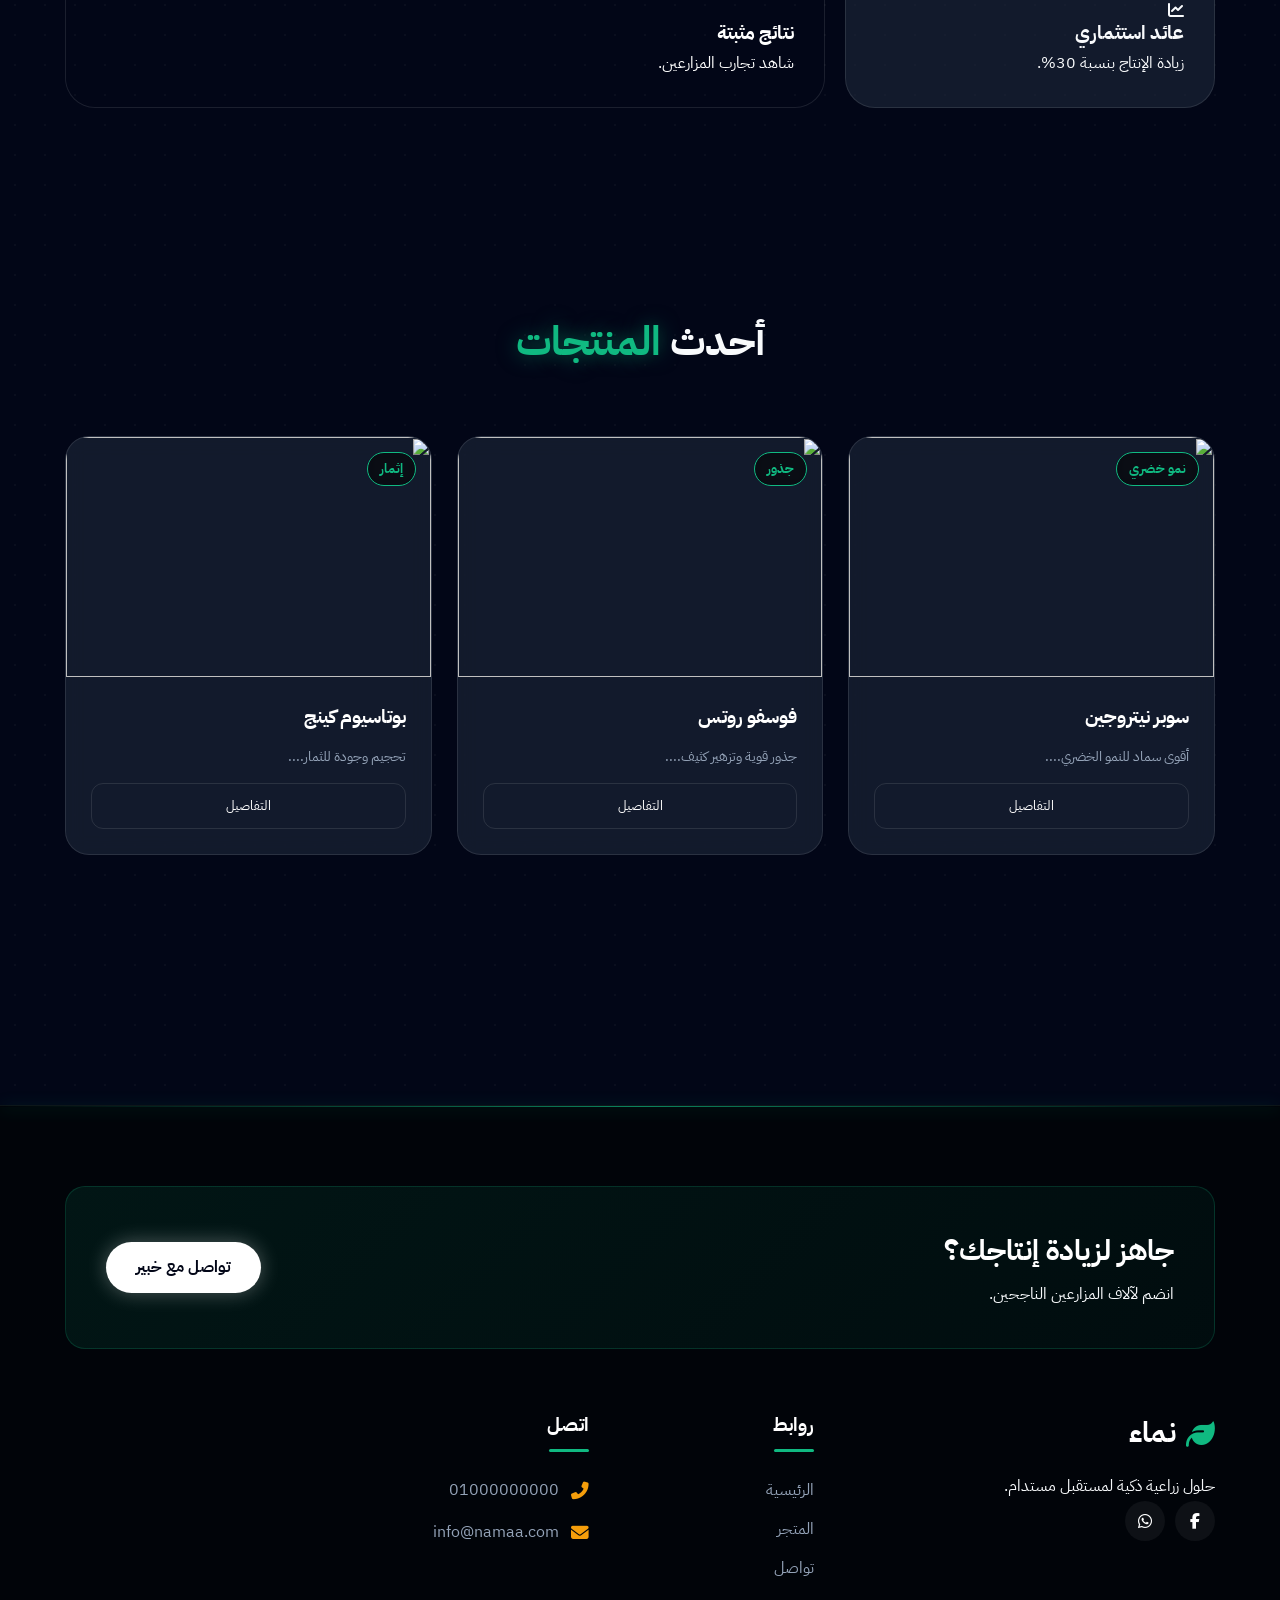
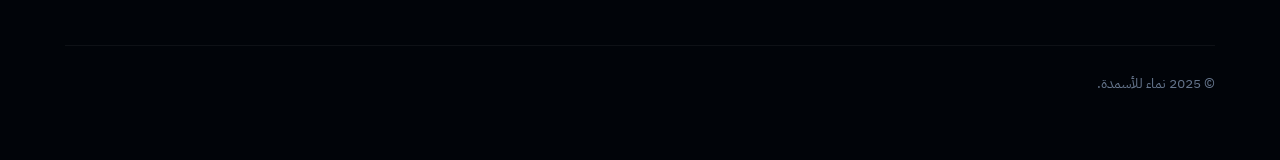
==== commit 2f90ef1f: "Update index.html" ====
--- a/index.html
+++ b/index.html
@@ -3,33 +3,15 @@
 <head>
     <meta charset="UTF-8">
     <meta name="viewport" content="width=device-width, initial-scale=1.0">
-    <title>نماء | تكنولوجيا المستقبل</title>
+    <title>نماء | تكنولوجيا الزراعة</title>
     <link rel="stylesheet" href="style.css">
     <link rel="stylesheet" href="https://cdnjs.cloudflare.com/ajax/libs/font-awesome/6.4.0/css/all.min.css">
     <link href="https://unpkg.com/aos@2.3.1/dist/aos.css" rel="stylesheet">
     <link rel="stylesheet" href="https://cdn.jsdelivr.net/npm/swiper@11/swiper-bundle.min.css"/>
 </head>
 <body>
-
     <canvas id="canvas-bg"></canvas>
-
-    <div class="preloader">
-        <div class="loader-logo"><i class="fas fa-leaf"></i> نماء</div>
-        <div class="spinner"></div>
-    </div>
-
-    <nav class="navbar desktop-only">
-        <div class="nav-content">
-            <a href="index.html" class="logo"><i class="fas fa-leaf"></i> نماء</a>
-            <ul class="nav-links">
-                <li><a href="index.html" class="active">الرئيسية</a></li>
-                <li><a href="#features">التكنولوجيا</a></li>
-                <li><a href="products.html">المتجر</a></li>
-                <li><a href="contact.html">اتصل بنا</a></li>
-            </ul>
-            <a href="products.html" class="btn-glow">تصفح المنتجات</a>
-        </div>
-    </nav>
+    <div class="preloader"><div class="loader-logo"><i class="fas fa-leaf"></i> نماء</div><div class="spinner"></div></div>
 
     <header class="hero">
         <div class="container">
@@ -37,7 +19,7 @@
                 <div class="hero-text" data-aos="fade-left">
                     <div style="color:var(--primary); font-weight:bold; margin-bottom:10px;">• تكنولوجيا زراعية متقدمة</div>
                     <h1>استثمر في مستقبل <br><span>أرضك ومحصولك</span></h1>
-                    <p>الجيل الجديد من الأسمدة الذكية. تضمن لك أقصى إنتاجية بأقل تكلفة، مع حماية كاملة للتربة والبيئة.</p>
+                    <p>الجيل الجديد من الأسمدة الذكية. تضمن لك أقصى إنتاجية بأقل تكلفة، مع حماية كاملة للتربة.</p>
                     <div style="display: flex; gap: 20px;">
                         <a href="products.html" class="btn-glow">ابدأ الآن <i class="fas fa-arrow-left"></i></a>
                         <a href="#features" class="btn-outline">اكتشف المزيد</a>
@@ -54,24 +36,17 @@
         <div class="container">
             <h2 class="section-title">تقنيات <span>المستقبل</span></h2>
             <div class="bento-grid">
-                <div class="bento-card span-2 bg-gradient" data-aos="fade-up">
-                    <i class="fas fa-atom"></i>
-                    <h3>نانو تكنولوجي</h3>
-                    <p>اختراق سريع للخلايا النباتية لامتصاص فوري.</p>
+                <div class="bento-card span-2" style="background:linear-gradient(135deg, rgba(30,41,59,0.8), #064e3b);" data-aos="fade-up">
+                    <i class="fas fa-atom"></i><h3>نانو تكنولوجي</h3><p>امتصاص فوري بنسبة 99%.</p>
                 </div>
                 <div class="bento-card" data-aos="fade-up" data-aos-delay="100">
-                    <i class="fas fa-shield-alt"></i>
-                    <h3>حماية مضاعفة</h3>
-                    <p>رفع مناعة النبات ضد الآفات.</p>
+                    <i class="fas fa-shield-alt"></i><h3>حماية مضاعفة</h3><p>رفع مناعة النبات.</p>
                 </div>
                 <div class="bento-card" data-aos="fade-up" data-aos-delay="200">
-                    <i class="fas fa-chart-line"></i>
-                    <h3>عائد استثماري</h3>
-                    <p>زيادة الإنتاج بنسبة 30%.</p>
+                    <i class="fas fa-chart-line"></i><h3>عائد استثماري</h3><p>زيادة الإنتاج بنسبة 30%.</p>
                 </div>
-                <div class="bento-card span-2 bg-image" style="background: url('https://images.unsplash.com/photo-1628352081506-83c43123ed6d?w=600') center/cover;" data-aos="fade-up" data-aos-delay="300">
-                    <h3 style="color:white; position:relative; z-index:2;">نتائج مثبتة حقلياً</h3>
-                    <p style="color:white; position:relative; z-index:2;">شاهد تجارب المزارعين.</p>
+                <div class="bento-card span-2" style="background:url('https://images.unsplash.com/photo-1628352081506-83c43123ed6d?w=600') center/cover;" data-aos="fade-up" data-aos-delay="300">
+                    <div style="position:relative; z-index:2; padding-top:50px;"><h3 style="color:white;">نتائج مثبتة</h3><p style="color:white;">شاهد تجارب المزارعين.</p></div>
                 </div>
             </div>
         </div>
@@ -87,49 +62,6 @@
         </div>
     </section>
 
-    <footer>
-        <div class="container">
-            <div class="footer-cta">
-                <h2 style="color: #0b1120;">هل أنت مستعد لموسم الحصاد؟</h2>
-                <button class="btn-glow" onclick="window.location.href='contact.html'" style="background:#0b1120; color:white !important;">تواصل مع خبرائنا</button>
-            </div>
-            <div class="footer-grid">
-                <div>
-                    <a href="#" class="logo" style="margin-bottom:20px;"><i class="fas fa-leaf"></i> نماء</a>
-                    <p style="color:var(--text-muted);">شريكك الأول للزراعة الذكية والمستدامة.</p>
-                </div>
-                <div>
-                    <h3 style="color:white; margin-bottom:20px;">روابط</h3>
-                    <ul class="nav-links" style="flex-direction:column; gap:10px;">
-                        <li><a href="index.html">الرئيسية</a></li>
-                        <li><a href="products.html">المتجر</a></li>
-                        <li><a href="contact.html">اتصل بنا</a></li>
-                    </ul>
-                </div>
-                <div>
-                    <h3 style="color:white; margin-bottom:20px;">تواصل</h3>
-                    <p style="color:var(--text-muted);">01000000000</p>
-                    <p style="color:var(--text-muted);">info@namaa.com</p>
-                    <div class="social-links" style="margin-top:15px; display:flex; gap:10px;">
-                        <a href="#"><i class="fab fa-facebook-f"></i></a>
-                        <a href="#"><i class="fab fa-whatsapp"></i></a>
-                    </div>
-                </div>
-            </div>
-            <div style="text-align:center; margin-top:50px; color:var(--text-muted); font-size:0.9rem;">
-                © 2025 نماء. جميع الحقوق محفوظة.
-            </div>
-        </div>
-    </footer>
-
-    <div class="mobile-nav">
-        <a href="index.html" class="m-item active"><i class="fas fa-home"></i></a>
-        <a href="products.html" class="m-item"><i class="fas fa-box"></i></a>
-        <div class="m-center"><a href="tel:01000000000" style="color:black;"><i class="fas fa-phone"></i></a></div>
-        <a href="https://wa.me/201000000000" class="m-item"><i class="fab fa-whatsapp"></i></a>
-        <a href="contact.html" class="m-item"><i class="fas fa-envelope"></i></a>
-    </div>
-
     <script src="https://unpkg.com/aos@2.3.1/dist/aos.js"></script>
     <script src="https://cdn.jsdelivr.net/npm/swiper@11/swiper-bundle.min.js"></script>
     <script src="script.js"></script>
--- a/style.css
+++ b/style.css
@@ -1,18 +1,18 @@
-@import url('https://fonts.googleapis.com/css2?family=IBM+Plex+Sans+Arabic:wght@300;400;600;700&display=swap');
+@import url('https://fonts.googleapis.com/css2?family=IBM+Plex+Sans+Arabic:wght@300;400;500;700&display=swap');
 
 :root {
     --primary: #10b981;       /* أخضر نيون */
-    --primary-glow: rgba(16, 185, 129, 0.4);
-    --accent: #f59e0b;        /* برتقالي ذهبي */
-    --bg-dark: #0b1120;       /* خلفية سوداء زرقاء */
-    --bg-card: rgba(30, 41, 59, 0.6); /* خلفية شبه شفافة للكروت */
+    --primary-glow: rgba(16, 185, 129, 0.5);
+    --accent: #f59e0b;        /* ذهبي */
+    --bg-dark: #020617;       /* خلفية سوداء عميقة */
+    --bg-card: rgba(30, 41, 59, 0.6); /* زجاجي */
     --text-main: #f8fafc;
     --text-muted: #94a3b8;
-    --border: rgba(255, 255, 255, 0.08);
-    --glass: rgba(15, 23, 42, 0.8);
-}
-
-* { margin: 0; padding: 0; box-sizing: border-box; font-family: 'IBM Plex Sans Arabic', sans-serif; outline: none; }
+    --border: rgba(255, 255, 255, 0.1);
+    --glass: rgba(15, 23, 42, 0.85);
+}
+
+* { margin: 0; padding: 0; box-sizing: border-box; font-family: 'IBM Plex Sans Arabic', sans-serif; outline: none; -webkit-tap-highlight-color: transparent; }
 html { scroll-behavior: smooth; }
 
 body { 
@@ -21,51 +21,53 @@
     direction: rtl; 
     overflow-x: hidden; 
     line-height: 1.7;
-    padding-bottom: 0;
-}
-
-/* الكانفاس (الخلفية المتحركة) */
-#canvas-bg {
-    position: fixed; top: 0; left: 0; width: 100%; height: 100%;
-    z-index: -1; pointer-events: none;
-}
-
-a { text-decoration: none; color: inherit; transition: 0.3s; }
+    background-image: radial-gradient(rgba(255,255,255,0.03) 1px, transparent 1px);
+    background-size: 30px 30px;
+}
+
+#canvas-bg { position: fixed; top: 0; left: 0; width: 100%; height: 100%; z-index: -1; pointer-events: none; }
+
+a { text-decoration: none; color: inherit; transition: all 0.3s ease; }
 ul { list-style: none; }
-img { max-width: 100%; }
-
-/* --- Preloader --- */
+img { max-width: 100%; display: block; }
+
+/* --- Components --- */
+.container { max-width: 1200px; margin: 0 auto; padding: 0 25px; position: relative; z-index: 2; }
+
+/* Preloader */
 .preloader {
     position: fixed; top: 0; left: 0; width: 100%; height: 100%;
     background: var(--bg-dark); z-index: 99999;
     display: flex; justify-content: center; align-items: center; flex-direction: column;
-    transition: opacity 0.5s ease-out, visibility 0.5s;
-}
-.loader-logo { font-size: 2.5rem; font-weight: bold; color: white; margin-bottom: 20px; display: flex; align-items: center; gap: 10px; }
-.loader-logo i { color: var(--primary); filter: drop-shadow(0 0 15px var(--primary)); }
+    transition: opacity 0.6s ease, visibility 0.6s;
+}
 .spinner {
-    width: 40px; height: 40px; border: 3px solid rgba(16,185,129,0.2);
+    width: 50px; height: 50px; border: 3px solid rgba(16,185,129,0.1);
     border-top-color: var(--primary); border-radius: 50%;
-    animation: spin 1s linear infinite;
-}
-
-/* --- Navbar --- */
+    animation: spin 0.8s linear infinite; margin-top: 20px;
+}
+
+/* Navbar */
 .navbar {
     position: fixed; top: 20px; left: 50%; transform: translateX(-50%);
-    width: 90%; max-width: 1200px; padding: 15px 30px;
+    width: 90%; max-width: 1200px; padding: 12px 30px;
     background: var(--glass); backdrop-filter: blur(20px);
     border: 1px solid var(--border); border-radius: 50px;
     z-index: 1000; box-shadow: 0 10px 30px rgba(0,0,0,0.3); transition: 0.3s;
 }
-.navbar.scrolled { top: 10px; padding: 10px 25px; background: rgba(15, 23, 42, 0.95); }
+.navbar.scrolled { top: 10px; background: rgba(15, 23, 42, 0.98); }
 .nav-content { display: flex; justify-content: space-between; align-items: center; }
 .logo { font-size: 1.5rem; font-weight: 800; color: white; display: flex; align-items: center; gap: 8px; }
 .logo i { color: var(--primary); filter: drop-shadow(0 0 8px var(--primary)); }
 .nav-links { display: flex; gap: 30px; }
 .nav-links a { font-weight: 600; color: var(--text-muted); font-size: 0.95rem; position: relative; }
 .nav-links a:hover, .nav-links a.active { color: white; }
-
-/* --- Buttons --- */
+.nav-links a.active::after {
+    content: ''; position: absolute; bottom: -5px; left: 50%; transform: translateX(-50%);
+    width: 5px; height: 5px; background: var(--primary); border-radius: 50%; box-shadow: 0 0 10px var(--primary);
+}
+
+/* Buttons */
 .btn-glow {
     background: var(--primary); color: #000 !important; padding: 12px 35px; border-radius: 50px;
     font-weight: 800; border: none; cursor: pointer; transition: 0.3s;
@@ -79,55 +81,42 @@
 .btn-outline:hover { border-color: var(--primary); color: var(--primary); }
 
 /* --- Hero Section --- */
-.hero {
-    min-height: 100vh; display: flex; align-items: center; position: relative;
-    padding-top: 100px; overflow: hidden;
-}
-.container { max-width: 1200px; margin: 0 auto; padding: 0 20px; position: relative; z-index: 2; }
+.hero { min-height: 100vh; display: flex; align-items: center; padding-top: 100px; overflow: hidden; }
 .hero-grid { display: grid; grid-template-columns: 1.2fr 0.8fr; gap: 50px; align-items: center; }
 .hero-text h1 { font-size: 3.8rem; font-weight: 800; line-height: 1.2; margin-bottom: 20px; }
-.hero-text h1 span { 
-    background: linear-gradient(to right, var(--primary), #6ee7b7); 
-    -webkit-background-clip: text; color: transparent; 
-}
+.hero-text h1 span { background: linear-gradient(to right, var(--primary), #6ee7b7); -webkit-background-clip: text; color: transparent; }
 .hero-text p { font-size: 1.2rem; color: var(--text-muted); margin-bottom: 40px; max-width: 550px; }
 .hero-main-img {
     width: 100%; border-radius: 30px; border: 1px solid var(--border);
     transform: rotateY(-10deg) rotateX(5deg); transition: 0.5s;
     box-shadow: -20px 20px 60px rgba(0,0,0,0.5);
 }
+.hero-img-box { perspective: 1000px; }
 .hero-img-box:hover .hero-main-img { transform: rotateY(0) rotateX(0); }
 
-/* --- Sections --- */
+/* --- Filtering & Products --- */
+.filter-container { display: flex; justify-content: center; gap: 15px; margin-bottom: 50px; flex-wrap: wrap; }
+.filter-btn {
+    background: rgba(255, 255, 255, 0.03); border: 1px solid var(--border); color: var(--text-muted);
+    padding: 10px 25px; border-radius: 50px; cursor: pointer; font-weight: 600; transition: 0.3s;
+}
+.filter-btn:hover { background: rgba(255,255,255,0.1); color: white; }
+.filter-btn.active {
+    background: var(--primary); color: #000; border-color: var(--primary); box-shadow: 0 0 15px var(--primary-glow);
+}
+
 .section { padding: 100px 0; }
 .section-title { text-align: center; font-size: 2.5rem; margin-bottom: 60px; font-weight: 800; }
 .section-title span { color: var(--primary); text-shadow: 0 0 20px var(--primary-glow); }
 
-/* --- Bento Grid --- */
-.bento-grid {
-    display: grid; grid-template-columns: repeat(3, 1fr); grid-template-rows: repeat(2, 280px); gap: 20px;
-}
-.bento-card {
-    background: var(--bg-card); backdrop-filter: blur(10px);
-    border: 1px solid var(--border); border-radius: 30px;
-    padding: 30px; display: flex; flex-direction: column; justify-content: flex-end;
-    transition: 0.4s; position: relative; overflow: hidden;
-}
-.bento-card:hover { border-color: var(--primary); transform: translateY(-5px); box-shadow: 0 10px 40px rgba(0,0,0,0.3); }
-.bento-card i { font-size: 2.5rem; color: var(--primary); margin-bottom: auto; }
-.bento-card h3 { font-size: 1.4rem; margin-bottom: 10px; color: white; }
-.bento-card p { color: var(--text-muted); font-size: 0.95rem; }
-.span-2 { grid-column: span 2; }
-.span-row-2 { grid-row: span 2; }
-.bg-gradient { background: linear-gradient(135deg, rgba(30,41,59,0.8), #132e27); }
-
-/* --- Product Cards --- */
 .product-card {
     background: var(--bg-card); backdrop-filter: blur(10px);
     border: 1px solid var(--border); border-radius: 24px;
     overflow: hidden; transition: 0.4s; position: relative; height: 100%; display: flex; flex-direction: column;
 }
 .product-card:hover { border-color: var(--primary); box-shadow: 0 0 30px var(--primary-glow); transform: translateY(-10px); }
+.product-card.hide { display: none; }
+.product-card.show { animation: fadeIn 0.5s ease forwards; }
 .p-img-box { height: 240px; overflow: hidden; position: relative; }
 .p-img { width: 100%; height: 100%; object-fit: cover; transition: 0.5s; }
 .product-card:hover .p-img { transform: scale(1.1); }
@@ -143,74 +132,81 @@
 }
 .p-btn:hover { background: var(--primary); border-color: var(--primary); color: #000; font-weight: bold; }
 
-/* --- Forms --- */
-.contact-wrapper {
-    display: grid; grid-template-columns: 1fr 1.5fr; gap: 0; 
-    background: var(--bg-card); backdrop-filter: blur(10px);
-    border-radius: 30px; overflow: hidden; border: 1px solid var(--border);
-}
+/* --- Footer --- */
+.main-footer { position: relative; background-color: #010409; margin-top: 150px; padding-top: 80px; padding-bottom: 40px; border-top: 1px solid rgba(255,255,255,0.05); }
+.footer-line { position: absolute; top: 0; left: 0; width: 100%; height: 1px; background: linear-gradient(90deg, transparent, var(--primary), transparent); opacity: 0.7; box-shadow: 0 0 15px var(--primary); }
+.footer-cta-section {
+    display: flex; justify-content: space-between; align-items: center;
+    background: linear-gradient(135deg, rgba(16, 185, 129, 0.1), rgba(16, 185, 129, 0.05));
+    border: 1px solid rgba(16, 185, 129, 0.2); border-radius: 20px; padding: 40px; margin-bottom: 60px;
+}
+.cta-content h2 { font-size: 1.8rem; margin-bottom: 5px; color: white; }
+.btn-glow-white { background: white; color: var(--bg-dark); padding: 12px 30px; border-radius: 50px; font-weight: 800; transition: 0.3s; box-shadow: 0 0 20px rgba(255,255,255,0.3); text-align: center; }
+.footer-grid { display: grid; grid-template-columns: 2fr 1fr 1.2fr 1.5fr; gap: 50px; padding-bottom: 50px; border-bottom: 1px solid rgba(255,255,255,0.05); }
+.col-title { color: white; font-size: 1.2rem; margin-bottom: 25px; position: relative; padding-bottom: 10px; display: inline-block; }
+.col-title::after { content: ''; position: absolute; bottom: 0; right: 0; width: 40px; height: 3px; background: var(--primary); border-radius: 2px; }
+.footer-links a { color: #94a3b8; transition: 0.3s; display: block; margin-bottom: 12px; }
+.footer-links a:hover { color: var(--primary); transform: translateX(-5px); }
+.contact-list li { display: flex; align-items: center; gap: 12px; margin-bottom: 15px; color: #94a3b8; }
+.contact-list i { color: var(--accent); font-size: 1.1rem; }
+.social-row { display: flex; gap: 10px; }
+.social-icon { width: 40px; height: 40px; border-radius: 50%; background: rgba(255,255,255,0.05); display: flex; align-items: center; justify-content: center; color: white; transition: 0.3s; }
+.social-icon:hover { background: var(--primary); color: #000; transform: translateY(-3px); }
+.footer-bottom { padding: 25px 0; display: flex; justify-content: space-between; color: #64748b; font-size: 0.9rem; }
+
+/* --- Mobile Nav --- */
+.mobile-nav { display: none; }
+
+/* --- Bento Grid & Forms --- */
+.bento-grid { display: grid; grid-template-columns: repeat(3, 1fr); grid-template-rows: repeat(2, 280px); gap: 20px; }
+.bento-card { background: var(--bg-card); border: 1px solid var(--border); border-radius: 30px; padding: 30px; display: flex; flex-direction: column; justify-content: flex-end; transition: 0.4s; position: relative; overflow: hidden; }
+.bento-card:hover { border-color: var(--primary); transform: translateY(-5px); box-shadow: 0 10px 40px rgba(0,0,0,0.3); }
+.span-2 { grid-column: span 2; }
+.bg-gradient { background: linear-gradient(135deg, rgba(30,41,59,0.8), #064e3b); }
+
+.contact-wrapper { display: grid; grid-template-columns: 1fr 1.5fr; gap: 0; background: var(--bg-card); border-radius: 30px; overflow: hidden; border: 1px solid var(--border); }
 .contact-info { background: rgba(15, 23, 42, 0.9); padding: 50px; }
 .contact-form { padding: 50px; }
-.form-input {
-    width: 100%; padding: 15px; background: rgba(11, 17, 32, 0.8); border: 1px solid var(--border);
-    border-radius: 12px; color: white; margin-bottom: 20px; transition: 0.3s;
-}
+.form-input { width: 100%; padding: 15px; background: rgba(11, 17, 32, 0.8); border: 1px solid var(--border); border-radius: 12px; color: white; margin-bottom: 20px; }
 .form-input:focus { border-color: var(--primary); box-shadow: 0 0 10px var(--primary-glow); }
 
-/* --- Details Page --- */
 .details-container { display: grid; grid-template-columns: 1fr 1fr; gap: 50px; align-items: start; }
 .d-img-box { border-radius: 24px; overflow: hidden; border: 1px solid var(--border); }
-.d-price { font-size: 1.5rem; color: var(--primary); display: block; margin-bottom: 20px; font-weight: bold; }
 .tabs { display: flex; gap: 20px; border-bottom: 1px solid var(--border); margin-bottom: 20px; }
 .tab { padding-bottom: 10px; cursor: pointer; color: var(--text-muted); }
 .tab.active { color: var(--primary); border-bottom: 2px solid var(--primary); }
 
-/* --- Footer --- */
-footer { margin-top: 150px; background: #020617; border-top: 1px solid var(--border); padding-top: 100px; padding-bottom: 40px; position: relative; }
-.footer-cta {
-    position: absolute; top: -100px; left: 50%; transform: translateX(-50%); width: 80%;
-    background: linear-gradient(135deg, var(--primary), #059669); padding: 50px; border-radius: 30px;
-    text-align: center; box-shadow: 0 20px 60px rgba(16,185,129,0.2);
-}
-.footer-grid { display: grid; grid-template-columns: 2fr 1fr 1fr 1.5fr; gap: 40px; margin-top: 50px; }
-.footer-cta button {
-    background: var(--bg-dark); color: white; padding: 15px 40px; border-radius: 50px;
-    font-weight: bold; border: none; cursor: pointer; font-size: 1.1rem; transition: 0.3s;
-}
-.footer-cta button:hover { transform: scale(1.05); }
-
-/* --- Mobile Nav --- */
-.mobile-nav { display: none; }
-
 /* --- Responsive --- */
 @media (max-width: 992px) {
     .hero-grid { grid-template-columns: 1fr; text-align: center; }
-    .hero-img-box { order: -1; margin-bottom: 40px; }
-    .hero-text h1 { font-size: 2.8rem; }
+    .hero-img-box { order: -1; margin-bottom: 40px; max-width: 500px; margin-left: auto; margin-right: auto; }
+    .footer-grid { grid-template-columns: 1fr 1fr; }
+    .footer-cta-section { flex-direction: column; text-align: center; gap: 20px; }
     .bento-grid { grid-template-columns: 1fr; grid-template-rows: auto; }
-    .contact-wrapper { grid-template-columns: 1fr; }
-    .details-container { grid-template-columns: 1fr; }
-    .footer-grid { grid-template-columns: 1fr 1fr; }
-}
+    .contact-wrapper, .details-container { grid-template-columns: 1fr; }
+}
+
 @media (max-width: 768px) {
-    body { padding-bottom: 90px; }
+    body { padding-bottom: 100px; }
     .navbar, .desktop-only { display: none; }
+    .hero-text h1 { font-size: 2.2rem; }
+    .main-footer { margin-top: 100px; padding-bottom: 100px; }
+    .footer-grid { grid-template-columns: 1fr; text-align: center; gap: 40px; }
+    .col-title::after { right: 50%; transform: translateX(50%); }
+    .contact-list li, .social-row { justify-content: center; }
+    .footer-logo { justify-content: center; }
+    .footer-bottom { flex-direction: column; gap: 15px; text-align: center; }
+
     .mobile-nav {
-        position: fixed; bottom: 20px; left: 50%; transform: translateX(-50%); width: 92%;
-        background: rgba(30, 41, 59, 0.95); backdrop-filter: blur(20px);
-        border: 1px solid var(--border); border-radius: 25px; padding: 12px 20px;
-        display: flex; justify-content: space-between; align-items: center; z-index: 9999;
-        box-shadow: 0 10px 40px rgba(0,0,0,0.5);
+        position: fixed; bottom: 20px; left: 50%; transform: translateX(-50%); width: 94%;
+        background: rgba(15, 23, 42, 0.95); backdrop-filter: blur(20px);
+        border: 1px solid rgba(255,255,255,0.15); border-radius: 30px; padding: 10px 0;
+        display: flex; justify-content: space-evenly; align-items: center; z-index: 9999;
+        box-shadow: 0 15px 40px rgba(0,0,0,0.6);
     }
-    .m-item { color: var(--text-muted); font-size: 1.4rem; width: 50px; text-align: center; }
-    .m-item.active { color: var(--primary); }
-    .m-center {
-        width: 60px; height: 60px; background: var(--primary); border-radius: 50%;
-        display: flex; align-items: center; justify-content: center; color: black; font-size: 1.5rem;
-        position: relative; top: -30px; border: 5px solid var(--bg-dark); box-shadow: 0 0 15px var(--primary-glow);
-    }
-    .footer-cta { width: 90%; padding: 30px; }
-    .footer-cta h2 { font-size: 1.5rem; }
-    .footer-grid { grid-template-columns: 1fr; text-align: center; }
+    .m-item { color: var(--text-muted); font-size: 1.4rem; width: 60px; height: 50px; display: flex; align-items: center; justify-content: center; border-radius: 15px; }
+    .m-item.active { color: var(--primary); background: rgba(16,185,129,0.1); }
+    .m-center { width: 65px; height: 65px; background: var(--primary); border-radius: 50%; display: flex; align-items: center; justify-content: center; color: black; font-size: 1.6rem; position: relative; top: -35px; border: 6px solid var(--bg-dark); box-shadow: 0 0 20px var(--primary-glow); }
 }
 @keyframes spin { 100% { transform: rotate(360deg); } }
+@keyframes fadeIn { from { opacity: 0; transform: translateY(20px); } to { opacity: 1; transform: translateY(0); } }
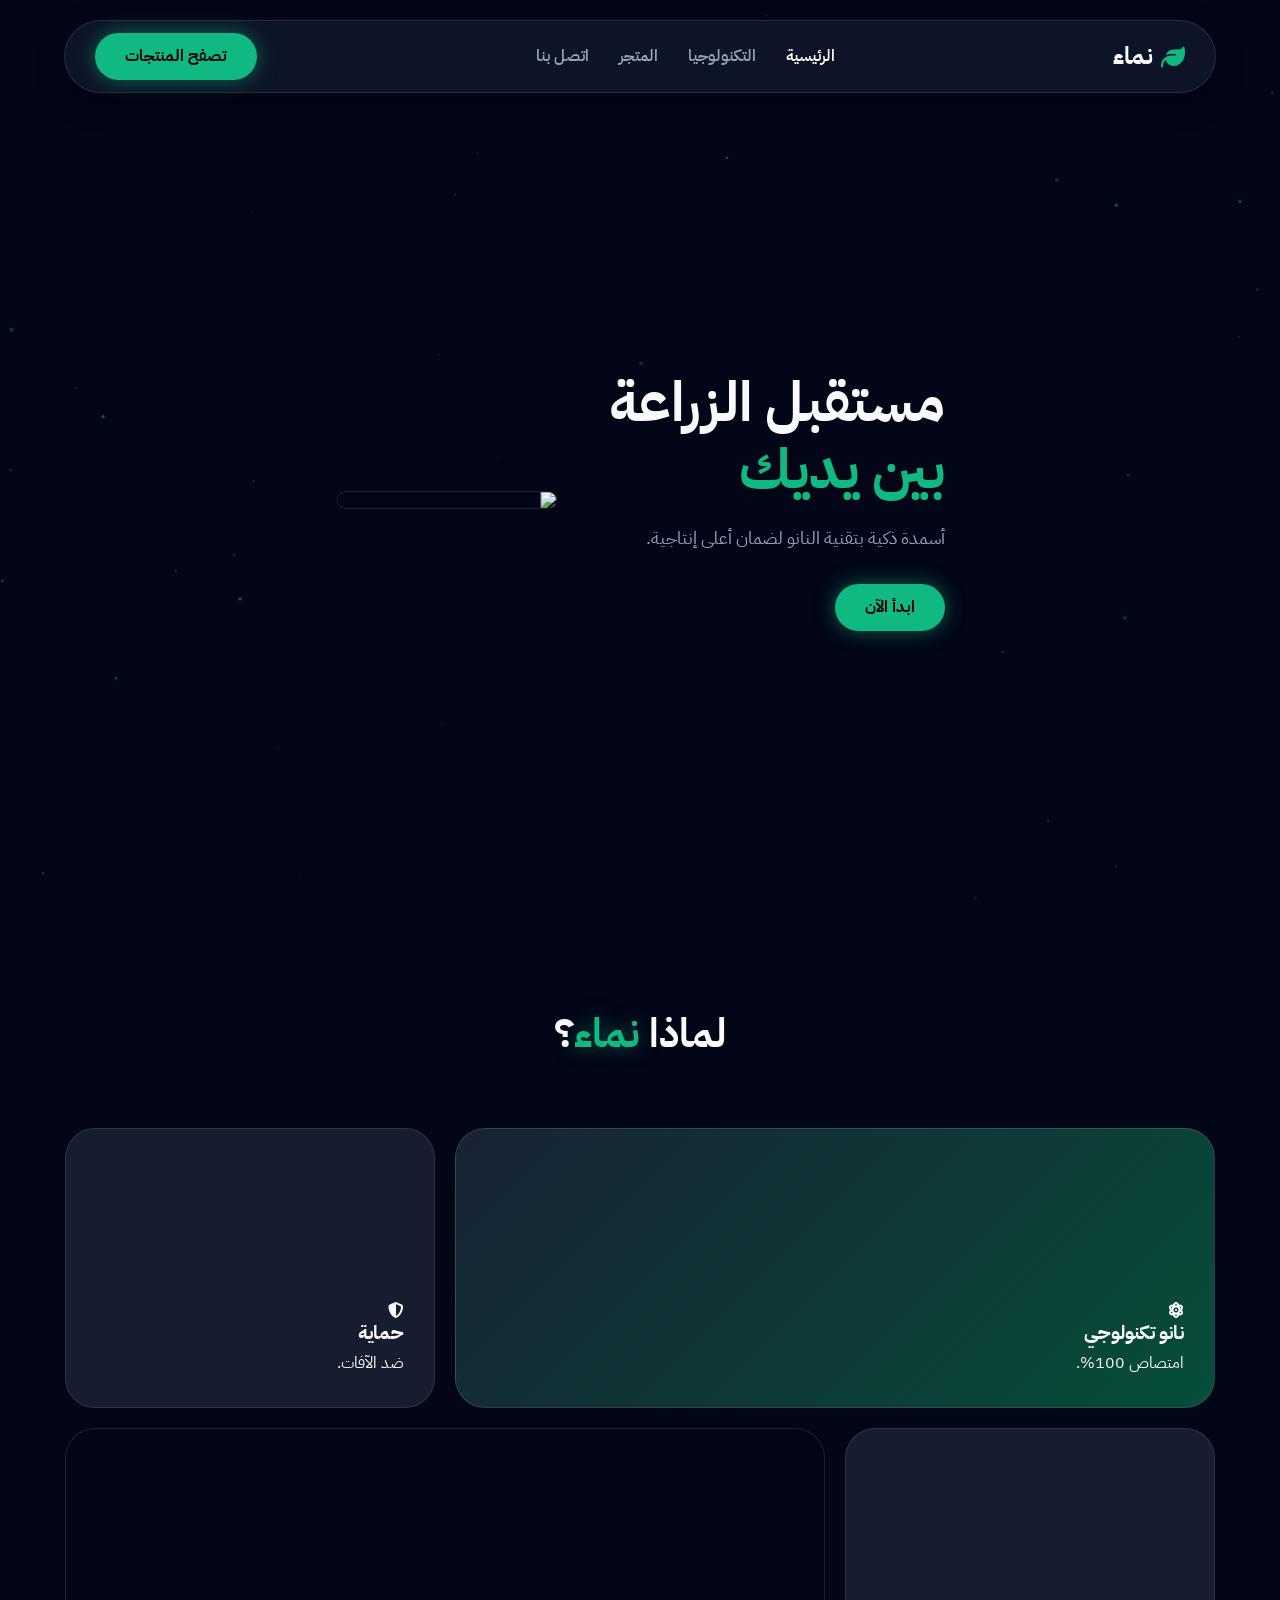
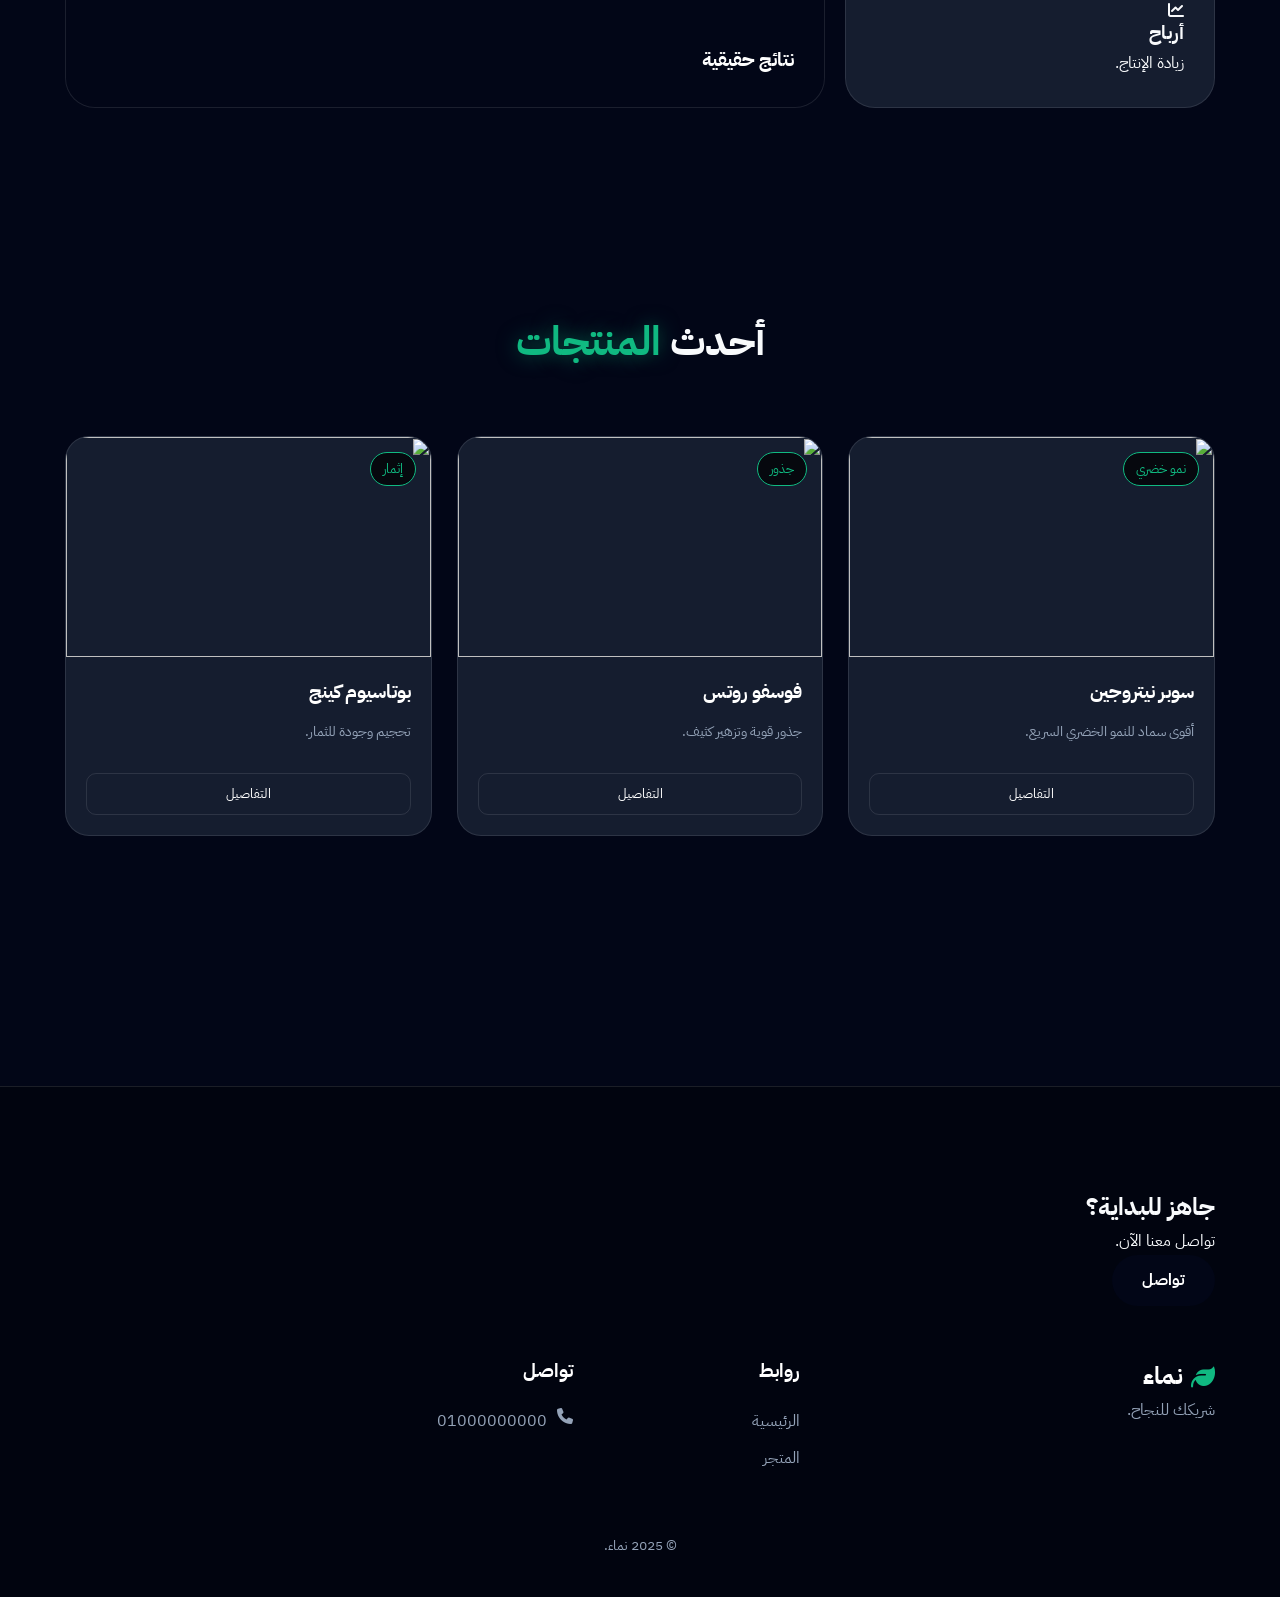
==== commit e7a17103: "Update index.html" ====
--- a/index.html
+++ b/index.html
@@ -11,43 +11,42 @@
 </head>
 <body>
     <canvas id="canvas-bg"></canvas>
-    <div class="preloader"><div class="loader-logo"><i class="fas fa-leaf"></i> نماء</div><div class="spinner"></div></div>
+    <div class="preloader"><div class="spinner"></div></div>
+
+    <nav class="navbar desktop-only">
+        <div class="nav-content">
+            <a href="index.html" class="logo"><i class="fas fa-leaf"></i> نماء</a>
+            <ul class="nav-links">
+                <li><a href="index.html" class="active">الرئيسية</a></li>
+                <li><a href="#features">التكنولوجيا</a></li>
+                <li><a href="products.html">المتجر</a></li>
+                <li><a href="contact.html">اتصل بنا</a></li>
+            </ul>
+            <a href="products.html" class="btn-glow">تصفح المنتجات</a>
+        </div>
+    </nav>
 
     <header class="hero">
         <div class="container">
             <div class="hero-grid">
                 <div class="hero-text" data-aos="fade-left">
-                    <div style="color:var(--primary); font-weight:bold; margin-bottom:10px;">• تكنولوجيا زراعية متقدمة</div>
-                    <h1>استثمر في مستقبل <br><span>أرضك ومحصولك</span></h1>
-                    <p>الجيل الجديد من الأسمدة الذكية. تضمن لك أقصى إنتاجية بأقل تكلفة، مع حماية كاملة للتربة.</p>
-                    <div style="display: flex; gap: 20px;">
-                        <a href="products.html" class="btn-glow">ابدأ الآن <i class="fas fa-arrow-left"></i></a>
-                        <a href="#features" class="btn-outline">اكتشف المزيد</a>
-                    </div>
+                    <h1>مستقبل الزراعة <br><span>بين يديك</span></h1>
+                    <p>أسمدة ذكية بتقنية النانو لضمان أعلى إنتاجية.</p>
+                    <a href="products.html" class="btn-glow">ابدأ الآن</a>
                 </div>
-                <div class="hero-img-box" data-aos="zoom-in">
-                    <img src="https://images.unsplash.com/photo-1592982537447-6f2a6a0c7c18?w=800" class="hero-main-img">
-                </div>
+                <div class="hero-img-box" data-aos="zoom-in"><img src="https://images.unsplash.com/photo-1592982537447-6f2a6a0c7c18?w=800" class="hero-main-img"></div>
             </div>
         </div>
     </header>
 
     <section id="features" class="section">
         <div class="container">
-            <h2 class="section-title">تقنيات <span>المستقبل</span></h2>
+            <h2 class="section-title">لماذا <span>نماء</span>؟</h2>
             <div class="bento-grid">
-                <div class="bento-card span-2" style="background:linear-gradient(135deg, rgba(30,41,59,0.8), #064e3b);" data-aos="fade-up">
-                    <i class="fas fa-atom"></i><h3>نانو تكنولوجي</h3><p>امتصاص فوري بنسبة 99%.</p>
-                </div>
-                <div class="bento-card" data-aos="fade-up" data-aos-delay="100">
-                    <i class="fas fa-shield-alt"></i><h3>حماية مضاعفة</h3><p>رفع مناعة النبات.</p>
-                </div>
-                <div class="bento-card" data-aos="fade-up" data-aos-delay="200">
-                    <i class="fas fa-chart-line"></i><h3>عائد استثماري</h3><p>زيادة الإنتاج بنسبة 30%.</p>
-                </div>
-                <div class="bento-card span-2" style="background:url('https://images.unsplash.com/photo-1628352081506-83c43123ed6d?w=600') center/cover;" data-aos="fade-up" data-aos-delay="300">
-                    <div style="position:relative; z-index:2; padding-top:50px;"><h3 style="color:white;">نتائج مثبتة</h3><p style="color:white;">شاهد تجارب المزارعين.</p></div>
-                </div>
+                <div class="bento-card span-2 bg-gradient"><i class="fas fa-atom"></i><h3>نانو تكنولوجي</h3><p>امتصاص 100%.</p></div>
+                <div class="bento-card"><i class="fas fa-shield-alt"></i><h3>حماية</h3><p>ضد الآفات.</p></div>
+                <div class="bento-card"><i class="fas fa-chart-line"></i><h3>أرباح</h3><p>زيادة الإنتاج.</p></div>
+                <div class="bento-card span-2" style="background:url('https://images.unsplash.com/photo-1628352081506-83c43123ed6d?w=600') center/cover;"><h3 style="color:white; z-index:2; position:relative;">نتائج حقيقية</h3></div>
             </div>
         </div>
     </section>
@@ -62,6 +61,29 @@
         </div>
     </section>
 
+    <footer class="main-footer">
+        <div class="footer-line"></div>
+        <div class="container">
+            <div class="footer-cta-section">
+                <div class="cta-content"><h2>جاهز للبداية؟</h2><p>تواصل معنا الآن.</p></div>
+                <a href="contact.html" class="btn-glow-white">تواصل</a>
+            </div>
+            <div class="footer-grid">
+                <div class="footer-col"><a href="#" class="logo"><i class="fas fa-leaf"></i> نماء</a><p style="color:#94a3b8;">شريكك للنجاح.</p></div>
+                <div class="footer-col"><h3>روابط</h3><ul class="footer-links"><li><a href="index.html">الرئيسية</a></li><li><a href="products.html">المتجر</a></li></ul></div>
+                <div class="footer-col"><h3>تواصل</h3><ul class="contact-list"><li><i class="fas fa-phone"></i> 01000000000</li></ul></div>
+            </div>
+            <div class="footer-bottom"><p>© 2025 نماء.</p></div>
+        </div>
+    </footer>
+
+    <div class="mobile-nav">
+        <a href="index.html" class="m-item active"><i class="fas fa-home"></i></a>
+        <a href="products.html" class="m-item"><i class="fas fa-box"></i></a>
+        <div class="m-center"><a href="tel:01000000000" style="color:black;"><i class="fas fa-phone"></i></a></div>
+        <a href="contact.html" class="m-item"><i class="fas fa-envelope"></i></a>
+    </div>
+
     <script src="https://unpkg.com/aos@2.3.1/dist/aos.js"></script>
     <script src="https://cdn.jsdelivr.net/npm/swiper@11/swiper-bundle.min.js"></script>
     <script src="script.js"></script>
--- a/style.css
+++ b/style.css
@@ -1,18 +1,18 @@
-@import url('https://fonts.googleapis.com/css2?family=IBM+Plex+Sans+Arabic:wght@300;400;500;700&display=swap');
+@import url('https://fonts.googleapis.com/css2?family=IBM+Plex+Sans+Arabic:wght@300;400;600;700&display=swap');
 
 :root {
-    --primary: #10b981;       /* أخضر نيون */
+    --primary: #10b981;
     --primary-glow: rgba(16, 185, 129, 0.5);
-    --accent: #f59e0b;        /* ذهبي */
-    --bg-dark: #020617;       /* خلفية سوداء عميقة */
-    --bg-card: rgba(30, 41, 59, 0.6); /* زجاجي */
+    --accent: #f59e0b;
+    --bg-dark: #020617;
+    --bg-card: rgba(30, 41, 59, 0.7);
     --text-main: #f8fafc;
     --text-muted: #94a3b8;
     --border: rgba(255, 255, 255, 0.1);
-    --glass: rgba(15, 23, 42, 0.85);
+    --glass: rgba(15, 23, 42, 0.9);
 }
 
-* { margin: 0; padding: 0; box-sizing: border-box; font-family: 'IBM Plex Sans Arabic', sans-serif; outline: none; -webkit-tap-highlight-color: transparent; }
+* { margin: 0; padding: 0; box-sizing: border-box; font-family: 'IBM Plex Sans Arabic', sans-serif; outline: none; }
 html { scroll-behavior: smooth; }
 
 body { 
@@ -21,13 +21,16 @@
     direction: rtl; 
     overflow-x: hidden; 
     line-height: 1.7;
-    background-image: radial-gradient(rgba(255,255,255,0.03) 1px, transparent 1px);
-    background-size: 30px 30px;
+    position: relative;
 }
 
-#canvas-bg { position: fixed; top: 0; left: 0; width: 100%; height: 100%; z-index: -1; pointer-events: none; }
+/* الخلفية المتحركة */
+#canvas-bg {
+    position: fixed; top: 0; left: 0; width: 100%; height: 100%;
+    z-index: -1; pointer-events: none;
+}
 
-a { text-decoration: none; color: inherit; transition: all 0.3s ease; }
+a { text-decoration: none; color: inherit; transition: 0.3s; }
 ul { list-style: none; }
 img { max-width: 100%; display: block; }
 
@@ -39,12 +42,12 @@
     position: fixed; top: 0; left: 0; width: 100%; height: 100%;
     background: var(--bg-dark); z-index: 99999;
     display: flex; justify-content: center; align-items: center; flex-direction: column;
-    transition: opacity 0.6s ease, visibility 0.6s;
+    transition: opacity 0.5s ease, visibility 0.5s;
 }
 .spinner {
-    width: 50px; height: 50px; border: 3px solid rgba(16,185,129,0.1);
+    width: 50px; height: 50px; border: 3px solid rgba(16,185,129,0.2);
     border-top-color: var(--primary); border-radius: 50%;
-    animation: spin 0.8s linear infinite; margin-top: 20px;
+    animation: spin 1s linear infinite; margin-top: 20px;
 }
 
 /* Navbar */
@@ -55,158 +58,127 @@
     border: 1px solid var(--border); border-radius: 50px;
     z-index: 1000; box-shadow: 0 10px 30px rgba(0,0,0,0.3); transition: 0.3s;
 }
-.navbar.scrolled { top: 10px; background: rgba(15, 23, 42, 0.98); }
+.navbar.scrolled { top: 10px; background: rgba(2, 6, 23, 0.98); }
 .nav-content { display: flex; justify-content: space-between; align-items: center; }
 .logo { font-size: 1.5rem; font-weight: 800; color: white; display: flex; align-items: center; gap: 8px; }
-.logo i { color: var(--primary); filter: drop-shadow(0 0 8px var(--primary)); }
+.logo i { color: var(--primary); }
 .nav-links { display: flex; gap: 30px; }
-.nav-links a { font-weight: 600; color: var(--text-muted); font-size: 0.95rem; position: relative; }
+.nav-links a { font-weight: 600; color: var(--text-muted); position: relative; }
 .nav-links a:hover, .nav-links a.active { color: white; }
-.nav-links a.active::after {
-    content: ''; position: absolute; bottom: -5px; left: 50%; transform: translateX(-50%);
-    width: 5px; height: 5px; background: var(--primary); border-radius: 50%; box-shadow: 0 0 10px var(--primary);
-}
 
 /* Buttons */
 .btn-glow {
-    background: var(--primary); color: #000 !important; padding: 12px 35px; border-radius: 50px;
+    background: var(--primary); color: #000 !important; padding: 10px 30px; border-radius: 50px;
     font-weight: 800; border: none; cursor: pointer; transition: 0.3s;
     box-shadow: 0 0 20px var(--primary-glow); display: inline-flex; align-items: center; gap: 10px;
 }
 .btn-glow:hover { transform: translateY(-3px); background: white; box-shadow: 0 0 30px white; }
 .btn-outline {
-    background: transparent; border: 1px solid var(--border); color: white; padding: 12px 30px;
+    background: transparent; border: 1px solid var(--border); color: white; padding: 10px 30px;
     border-radius: 50px; font-weight: 600; cursor: pointer; transition: 0.3s;
 }
 .btn-outline:hover { border-color: var(--primary); color: var(--primary); }
 
-/* --- Hero Section --- */
-.hero { min-height: 100vh; display: flex; align-items: center; padding-top: 100px; overflow: hidden; }
+/* --- Hero --- */
+.hero { min-height: 100vh; display: flex; align-items: center; padding-top: 100px; }
 .hero-grid { display: grid; grid-template-columns: 1.2fr 0.8fr; gap: 50px; align-items: center; }
-.hero-text h1 { font-size: 3.8rem; font-weight: 800; line-height: 1.2; margin-bottom: 20px; }
-.hero-text h1 span { background: linear-gradient(to right, var(--primary), #6ee7b7); -webkit-background-clip: text; color: transparent; }
-.hero-text p { font-size: 1.2rem; color: var(--text-muted); margin-bottom: 40px; max-width: 550px; }
-.hero-main-img {
-    width: 100%; border-radius: 30px; border: 1px solid var(--border);
-    transform: rotateY(-10deg) rotateX(5deg); transition: 0.5s;
-    box-shadow: -20px 20px 60px rgba(0,0,0,0.5);
-}
-.hero-img-box { perspective: 1000px; }
-.hero-img-box:hover .hero-main-img { transform: rotateY(0) rotateX(0); }
+.hero-text h1 { font-size: 3.5rem; margin-bottom: 20px; line-height: 1.2; }
+.hero-text span { color: var(--primary); }
+.hero-text p { color: var(--text-muted); font-size: 1.1rem; margin-bottom: 30px; }
+.hero-main-img { width: 100%; border-radius: 30px; border: 1px solid var(--border); transform: rotateY(-10deg); transition: 0.5s; }
+.hero-main-img:hover { transform: rotateY(0); }
 
-/* --- Filtering & Products --- */
-.filter-container { display: flex; justify-content: center; gap: 15px; margin-bottom: 50px; flex-wrap: wrap; }
-.filter-btn {
-    background: rgba(255, 255, 255, 0.03); border: 1px solid var(--border); color: var(--text-muted);
-    padding: 10px 25px; border-radius: 50px; cursor: pointer; font-weight: 600; transition: 0.3s;
-}
-.filter-btn:hover { background: rgba(255,255,255,0.1); color: white; }
-.filter-btn.active {
-    background: var(--primary); color: #000; border-color: var(--primary); box-shadow: 0 0 15px var(--primary-glow);
-}
-
+/* --- Sections --- */
 .section { padding: 100px 0; }
-.section-title { text-align: center; font-size: 2.5rem; margin-bottom: 60px; font-weight: 800; }
+.section-title { text-align: center; font-size: 2.5rem; margin-bottom: 60px; }
 .section-title span { color: var(--primary); text-shadow: 0 0 20px var(--primary-glow); }
 
-.product-card {
-    background: var(--bg-card); backdrop-filter: blur(10px);
-    border: 1px solid var(--border); border-radius: 24px;
-    overflow: hidden; transition: 0.4s; position: relative; height: 100%; display: flex; flex-direction: column;
+/* Bento Grid */
+.bento-grid { display: grid; grid-template-columns: repeat(3, 1fr); grid-template-rows: repeat(2, 280px); gap: 20px; }
+.bento-card {
+    background: var(--bg-card); border: 1px solid var(--border); border-radius: 30px;
+    padding: 30px; display: flex; flex-direction: column; justify-content: flex-end;
+    transition: 0.4s; overflow: hidden; position: relative;
 }
-.product-card:hover { border-color: var(--primary); box-shadow: 0 0 30px var(--primary-glow); transform: translateY(-10px); }
-.product-card.hide { display: none; }
-.product-card.show { animation: fadeIn 0.5s ease forwards; }
-.p-img-box { height: 240px; overflow: hidden; position: relative; }
-.p-img { width: 100%; height: 100%; object-fit: cover; transition: 0.5s; }
-.product-card:hover .p-img { transform: scale(1.1); }
-.p-details { padding: 25px; flex-grow: 1; display: flex; flex-direction: column; }
-.p-badge { 
-    position: absolute; top: 15px; right: 15px; background: rgba(0,0,0,0.6); 
-    backdrop-filter: blur(5px); color: var(--primary); border: 1px solid var(--primary);
-    padding: 5px 12px; border-radius: 20px; font-size: 0.8rem; font-weight: bold;
-}
-.p-btn {
-    margin-top: auto; width: 100%; padding: 12px; background: transparent; 
-    border: 1px solid var(--border); color: white; border-radius: 12px; cursor: pointer; transition: 0.3s;
-}
-.p-btn:hover { background: var(--primary); border-color: var(--primary); color: #000; font-weight: bold; }
-
-/* --- Footer --- */
-.main-footer { position: relative; background-color: #010409; margin-top: 150px; padding-top: 80px; padding-bottom: 40px; border-top: 1px solid rgba(255,255,255,0.05); }
-.footer-line { position: absolute; top: 0; left: 0; width: 100%; height: 1px; background: linear-gradient(90deg, transparent, var(--primary), transparent); opacity: 0.7; box-shadow: 0 0 15px var(--primary); }
-.footer-cta-section {
-    display: flex; justify-content: space-between; align-items: center;
-    background: linear-gradient(135deg, rgba(16, 185, 129, 0.1), rgba(16, 185, 129, 0.05));
-    border: 1px solid rgba(16, 185, 129, 0.2); border-radius: 20px; padding: 40px; margin-bottom: 60px;
-}
-.cta-content h2 { font-size: 1.8rem; margin-bottom: 5px; color: white; }
-.btn-glow-white { background: white; color: var(--bg-dark); padding: 12px 30px; border-radius: 50px; font-weight: 800; transition: 0.3s; box-shadow: 0 0 20px rgba(255,255,255,0.3); text-align: center; }
-.footer-grid { display: grid; grid-template-columns: 2fr 1fr 1.2fr 1.5fr; gap: 50px; padding-bottom: 50px; border-bottom: 1px solid rgba(255,255,255,0.05); }
-.col-title { color: white; font-size: 1.2rem; margin-bottom: 25px; position: relative; padding-bottom: 10px; display: inline-block; }
-.col-title::after { content: ''; position: absolute; bottom: 0; right: 0; width: 40px; height: 3px; background: var(--primary); border-radius: 2px; }
-.footer-links a { color: #94a3b8; transition: 0.3s; display: block; margin-bottom: 12px; }
-.footer-links a:hover { color: var(--primary); transform: translateX(-5px); }
-.contact-list li { display: flex; align-items: center; gap: 12px; margin-bottom: 15px; color: #94a3b8; }
-.contact-list i { color: var(--accent); font-size: 1.1rem; }
-.social-row { display: flex; gap: 10px; }
-.social-icon { width: 40px; height: 40px; border-radius: 50%; background: rgba(255,255,255,0.05); display: flex; align-items: center; justify-content: center; color: white; transition: 0.3s; }
-.social-icon:hover { background: var(--primary); color: #000; transform: translateY(-3px); }
-.footer-bottom { padding: 25px 0; display: flex; justify-content: space-between; color: #64748b; font-size: 0.9rem; }
-
-/* --- Mobile Nav --- */
-.mobile-nav { display: none; }
-
-/* --- Bento Grid & Forms --- */
-.bento-grid { display: grid; grid-template-columns: repeat(3, 1fr); grid-template-rows: repeat(2, 280px); gap: 20px; }
-.bento-card { background: var(--bg-card); border: 1px solid var(--border); border-radius: 30px; padding: 30px; display: flex; flex-direction: column; justify-content: flex-end; transition: 0.4s; position: relative; overflow: hidden; }
 .bento-card:hover { border-color: var(--primary); transform: translateY(-5px); box-shadow: 0 10px 40px rgba(0,0,0,0.3); }
 .span-2 { grid-column: span 2; }
 .bg-gradient { background: linear-gradient(135deg, rgba(30,41,59,0.8), #064e3b); }
 
-.contact-wrapper { display: grid; grid-template-columns: 1fr 1.5fr; gap: 0; background: var(--bg-card); border-radius: 30px; overflow: hidden; border: 1px solid var(--border); }
-.contact-info { background: rgba(15, 23, 42, 0.9); padding: 50px; }
-.contact-form { padding: 50px; }
-.form-input { width: 100%; padding: 15px; background: rgba(11, 17, 32, 0.8); border: 1px solid var(--border); border-radius: 12px; color: white; margin-bottom: 20px; }
-.form-input:focus { border-color: var(--primary); box-shadow: 0 0 10px var(--primary-glow); }
+/* Products */
+.product-card {
+    background: var(--bg-card); border: 1px solid var(--border); border-radius: 24px;
+    overflow: hidden; transition: 0.4s; display: flex; flex-direction: column; position: relative;
+}
+.product-card:hover { border-color: var(--primary); transform: translateY(-10px); }
+.p-img-box { height: 220px; overflow: hidden; }
+.p-img { width: 100%; height: 100%; object-fit: cover; transition: 0.5s; }
+.product-card:hover .p-img { transform: scale(1.1); }
+.p-badge { position: absolute; top: 15px; right: 15px; background: rgba(0,0,0,0.7); padding: 5px 12px; border-radius: 20px; font-size: 0.8rem; border: 1px solid var(--primary); color: var(--primary); }
+.p-details { padding: 20px; }
+.p-btn { width: 100%; padding: 10px; background: transparent; border: 1px solid var(--border); color: white; border-radius: 10px; cursor: pointer; transition: 0.3s; margin-top: 15px; }
+.p-btn:hover { background: var(--primary); color: black; font-weight: bold; }
 
-.details-container { display: grid; grid-template-columns: 1fr 1fr; gap: 50px; align-items: start; }
-.d-img-box { border-radius: 24px; overflow: hidden; border: 1px solid var(--border); }
-.tabs { display: flex; gap: 20px; border-bottom: 1px solid var(--border); margin-bottom: 20px; }
-.tab { padding-bottom: 10px; cursor: pointer; color: var(--text-muted); }
-.tab.active { color: var(--primary); border-bottom: 2px solid var(--primary); }
+/* Filter Buttons */
+.filter-container { display: flex; justify-content: center; gap: 15px; margin-bottom: 40px; flex-wrap: wrap; }
+.filter-btn { background: rgba(255,255,255,0.05); border: 1px solid var(--border); color: var(--text-muted); padding: 10px 25px; border-radius: 50px; cursor: pointer; transition: 0.3s; }
+.filter-btn.active, .filter-btn:hover { background: var(--primary); color: black; }
+.product-card.hide { display: none; }
+.product-card.show { animation: fadeIn 0.5s ease forwards; }
 
-/* --- Responsive --- */
+/* Footer */
+.main-footer { margin-top: 150px; background: #01040f; border-top: 1px solid var(--border); padding-top: 100px; padding-bottom: 40px; position: relative; }
+.footer-cta {
+    position: absolute; top: -80px; left: 50%; transform: translateX(-50%); width: 85%;
+    background: linear-gradient(135deg, var(--primary), #047857); padding: 40px; border-radius: 30px;
+    text-align: center; box-shadow: 0 20px 60px rgba(16,185,129,0.2);
+}
+.footer-cta h2 { color: #020617; margin-bottom: 15px; font-weight: 800; }
+.btn-glow-white { background: #020617; color: white; padding: 12px 30px; border-radius: 50px; font-weight: bold; display: inline-block; transition: 0.3s; }
+.btn-glow-white:hover { transform: scale(1.05); }
+.footer-grid { display: grid; grid-template-columns: 2fr 1fr 1fr 1.5fr; gap: 40px; margin-top: 50px; }
+.footer-col h3 { color: white; margin-bottom: 20px; }
+.footer-links a { display: block; color: var(--text-muted); margin-bottom: 10px; }
+.contact-list li { display: flex; gap: 10px; margin-bottom: 15px; color: var(--text-muted); }
+.social-row { display: flex; gap: 10px; margin-top: 15px; }
+.social-icon { width: 35px; height: 35px; background: rgba(255,255,255,0.1); display: flex; align-items: center; justify-content: center; border-radius: 50%; color: white; }
+.footer-bottom { text-align: center; margin-top: 50px; color: var(--text-muted); font-size: 0.9rem; }
+
+/* Details & Contact */
+.details-container { display: grid; grid-template-columns: 1fr 1fr; gap: 50px; }
+.d-img-box { border-radius: 20px; overflow: hidden; border: 1px solid var(--border); }
+.contact-wrapper { display: grid; grid-template-columns: 1fr 1.5fr; background: var(--bg-card); border-radius: 30px; overflow: hidden; border: 1px solid var(--border); }
+.contact-info, .contact-form { padding: 40px; }
+.contact-info { background: rgba(15, 23, 42, 0.9); }
+.form-input { width: 100%; padding: 15px; background: rgba(0,0,0,0.3); border: 1px solid var(--border); color: white; border-radius: 10px; margin-bottom: 20px; }
+
+/* Mobile Nav */
+.mobile-nav { display: none; }
+
+/* Responsive */
 @media (max-width: 992px) {
     .hero-grid { grid-template-columns: 1fr; text-align: center; }
-    .hero-img-box { order: -1; margin-bottom: 40px; max-width: 500px; margin-left: auto; margin-right: auto; }
+    .hero-img-box { order: -1; margin-bottom: 40px; max-width: 500px; margin: 0 auto 40px; }
     .footer-grid { grid-template-columns: 1fr 1fr; }
-    .footer-cta-section { flex-direction: column; text-align: center; gap: 20px; }
     .bento-grid { grid-template-columns: 1fr; grid-template-rows: auto; }
     .contact-wrapper, .details-container { grid-template-columns: 1fr; }
 }
 
 @media (max-width: 768px) {
-    body { padding-bottom: 100px; }
+    body { padding-bottom: 80px; }
     .navbar, .desktop-only { display: none; }
     .hero-text h1 { font-size: 2.2rem; }
-    .main-footer { margin-top: 100px; padding-bottom: 100px; }
-    .footer-grid { grid-template-columns: 1fr; text-align: center; gap: 40px; }
-    .col-title::after { right: 50%; transform: translateX(50%); }
-    .contact-list li, .social-row { justify-content: center; }
-    .footer-logo { justify-content: center; }
-    .footer-bottom { flex-direction: column; gap: 15px; text-align: center; }
-
+    .footer-grid { grid-template-columns: 1fr; text-align: center; }
+    .footer-cta { width: 90%; padding: 30px; }
+    .contact-list, .social-row { justify-content: center; }
+    
     .mobile-nav {
-        position: fixed; bottom: 20px; left: 50%; transform: translateX(-50%); width: 94%;
-        background: rgba(15, 23, 42, 0.95); backdrop-filter: blur(20px);
-        border: 1px solid rgba(255,255,255,0.15); border-radius: 30px; padding: 10px 0;
-        display: flex; justify-content: space-evenly; align-items: center; z-index: 9999;
-        box-shadow: 0 15px 40px rgba(0,0,0,0.6);
+        position: fixed; bottom: 15px; left: 50%; transform: translateX(-50%); width: 94%;
+        background: rgba(15, 23, 42, 0.95); backdrop-filter: blur(20px); border: 1px solid var(--border);
+        border-radius: 25px; padding: 10px 0; display: flex; justify-content: space-evenly; z-index: 9999;
     }
-    .m-item { color: var(--text-muted); font-size: 1.4rem; width: 60px; height: 50px; display: flex; align-items: center; justify-content: center; border-radius: 15px; }
-    .m-item.active { color: var(--primary); background: rgba(16,185,129,0.1); }
-    .m-center { width: 65px; height: 65px; background: var(--primary); border-radius: 50%; display: flex; align-items: center; justify-content: center; color: black; font-size: 1.6rem; position: relative; top: -35px; border: 6px solid var(--bg-dark); box-shadow: 0 0 20px var(--primary-glow); }
+    .m-item { color: var(--text-muted); font-size: 1.4rem; width: 50px; text-align: center; }
+    .m-item.active { color: var(--primary); }
+    .m-center { width: 60px; height: 60px; background: var(--primary); border-radius: 50%; display: flex; align-items: center; justify-content: center; color: black; font-size: 1.5rem; position: relative; top: -35px; border: 5px solid var(--bg-dark); }
 }
 @keyframes spin { 100% { transform: rotate(360deg); } }
 @keyframes fadeIn { from { opacity: 0; transform: translateY(20px); } to { opacity: 1; transform: translateY(0); } }
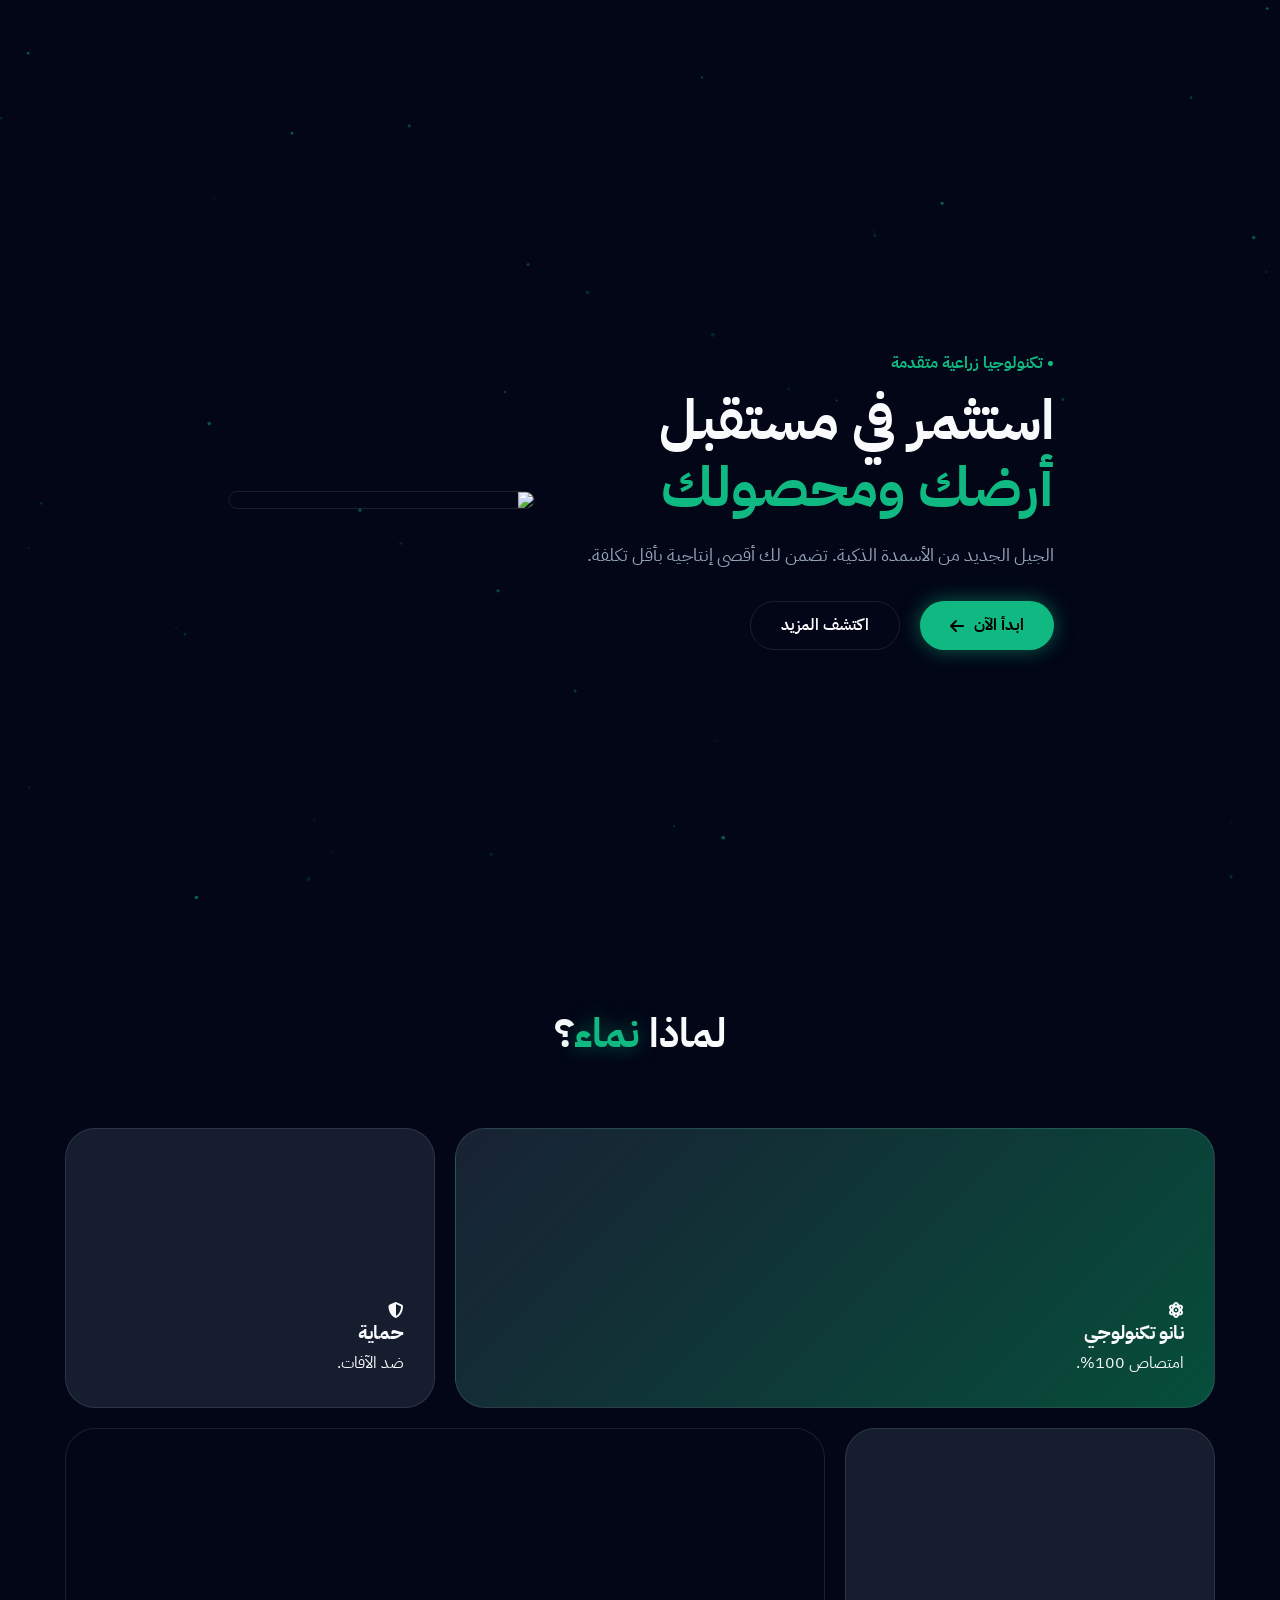
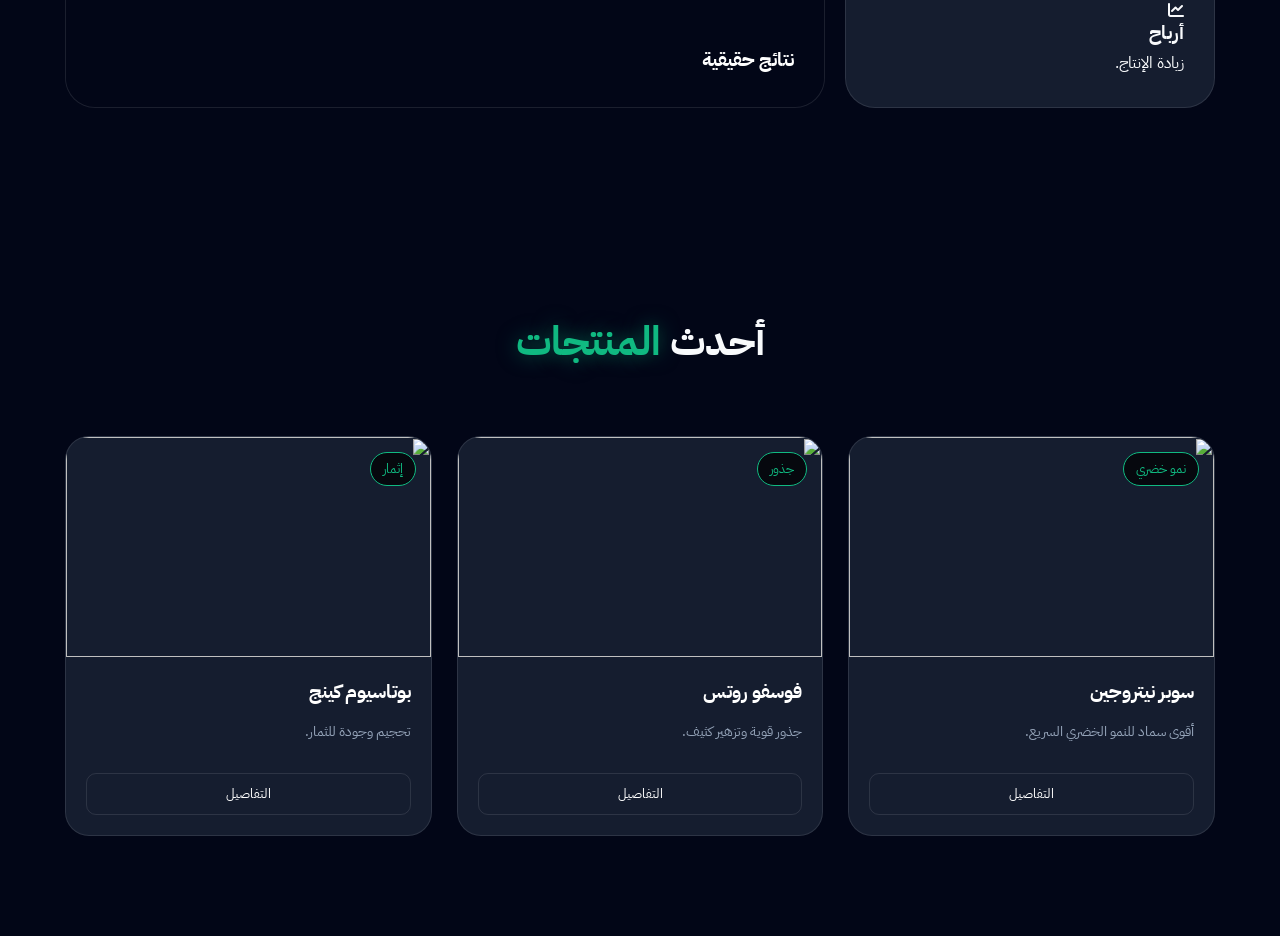
==== commit 57fde371: "Update index.html" ====
--- a/index.html
+++ b/index.html
@@ -13,26 +13,17 @@
     <canvas id="canvas-bg"></canvas>
     <div class="preloader"><div class="spinner"></div></div>
 
-    <nav class="navbar desktop-only">
-        <div class="nav-content">
-            <a href="index.html" class="logo"><i class="fas fa-leaf"></i> نماء</a>
-            <ul class="nav-links">
-                <li><a href="index.html" class="active">الرئيسية</a></li>
-                <li><a href="#features">التكنولوجيا</a></li>
-                <li><a href="products.html">المتجر</a></li>
-                <li><a href="contact.html">اتصل بنا</a></li>
-            </ul>
-            <a href="products.html" class="btn-glow">تصفح المنتجات</a>
-        </div>
-    </nav>
-
     <header class="hero">
         <div class="container">
             <div class="hero-grid">
                 <div class="hero-text" data-aos="fade-left">
-                    <h1>مستقبل الزراعة <br><span>بين يديك</span></h1>
-                    <p>أسمدة ذكية بتقنية النانو لضمان أعلى إنتاجية.</p>
-                    <a href="products.html" class="btn-glow">ابدأ الآن</a>
+                    <div style="color:var(--primary); font-weight:bold; margin-bottom:10px;">• تكنولوجيا زراعية متقدمة</div>
+                    <h1>استثمر في مستقبل <br><span>أرضك ومحصولك</span></h1>
+                    <p>الجيل الجديد من الأسمدة الذكية. تضمن لك أقصى إنتاجية بأقل تكلفة.</p>
+                    <div style="display: flex; gap: 20px;">
+                        <a href="products.html" class="btn-glow">ابدأ الآن <i class="fas fa-arrow-left"></i></a>
+                        <a href="#features" class="btn-outline">اكتشف المزيد</a>
+                    </div>
                 </div>
                 <div class="hero-img-box" data-aos="zoom-in"><img src="https://images.unsplash.com/photo-1592982537447-6f2a6a0c7c18?w=800" class="hero-main-img"></div>
             </div>
@@ -43,10 +34,10 @@
         <div class="container">
             <h2 class="section-title">لماذا <span>نماء</span>؟</h2>
             <div class="bento-grid">
-                <div class="bento-card span-2 bg-gradient"><i class="fas fa-atom"></i><h3>نانو تكنولوجي</h3><p>امتصاص 100%.</p></div>
-                <div class="bento-card"><i class="fas fa-shield-alt"></i><h3>حماية</h3><p>ضد الآفات.</p></div>
-                <div class="bento-card"><i class="fas fa-chart-line"></i><h3>أرباح</h3><p>زيادة الإنتاج.</p></div>
-                <div class="bento-card span-2" style="background:url('https://images.unsplash.com/photo-1628352081506-83c43123ed6d?w=600') center/cover;"><h3 style="color:white; z-index:2; position:relative;">نتائج حقيقية</h3></div>
+                <div class="bento-card span-2 bg-gradient" data-aos="fade-up"><i class="fas fa-atom"></i><h3>نانو تكنولوجي</h3><p>امتصاص 100%.</p></div>
+                <div class="bento-card" data-aos="fade-up" data-aos-delay="100"><i class="fas fa-shield-alt"></i><h3>حماية</h3><p>ضد الآفات.</p></div>
+                <div class="bento-card" data-aos="fade-up" data-aos-delay="200"><i class="fas fa-chart-line"></i><h3>أرباح</h3><p>زيادة الإنتاج.</p></div>
+                <div class="bento-card span-2" style="background:url('https://images.unsplash.com/photo-1628352081506-83c43123ed6d?w=600') center/cover;" data-aos="fade-up" data-aos-delay="300"><h3 style="color:white; position:relative; z-index:2;">نتائج حقيقية</h3></div>
             </div>
         </div>
     </section>
@@ -61,29 +52,6 @@
         </div>
     </section>
 
-    <footer class="main-footer">
-        <div class="footer-line"></div>
-        <div class="container">
-            <div class="footer-cta-section">
-                <div class="cta-content"><h2>جاهز للبداية؟</h2><p>تواصل معنا الآن.</p></div>
-                <a href="contact.html" class="btn-glow-white">تواصل</a>
-            </div>
-            <div class="footer-grid">
-                <div class="footer-col"><a href="#" class="logo"><i class="fas fa-leaf"></i> نماء</a><p style="color:#94a3b8;">شريكك للنجاح.</p></div>
-                <div class="footer-col"><h3>روابط</h3><ul class="footer-links"><li><a href="index.html">الرئيسية</a></li><li><a href="products.html">المتجر</a></li></ul></div>
-                <div class="footer-col"><h3>تواصل</h3><ul class="contact-list"><li><i class="fas fa-phone"></i> 01000000000</li></ul></div>
-            </div>
-            <div class="footer-bottom"><p>© 2025 نماء.</p></div>
-        </div>
-    </footer>
-
-    <div class="mobile-nav">
-        <a href="index.html" class="m-item active"><i class="fas fa-home"></i></a>
-        <a href="products.html" class="m-item"><i class="fas fa-box"></i></a>
-        <div class="m-center"><a href="tel:01000000000" style="color:black;"><i class="fas fa-phone"></i></a></div>
-        <a href="contact.html" class="m-item"><i class="fas fa-envelope"></i></a>
-    </div>
-
     <script src="https://unpkg.com/aos@2.3.1/dist/aos.js"></script>
     <script src="https://cdn.jsdelivr.net/npm/swiper@11/swiper-bundle.min.js"></script>
     <script src="script.js"></script>
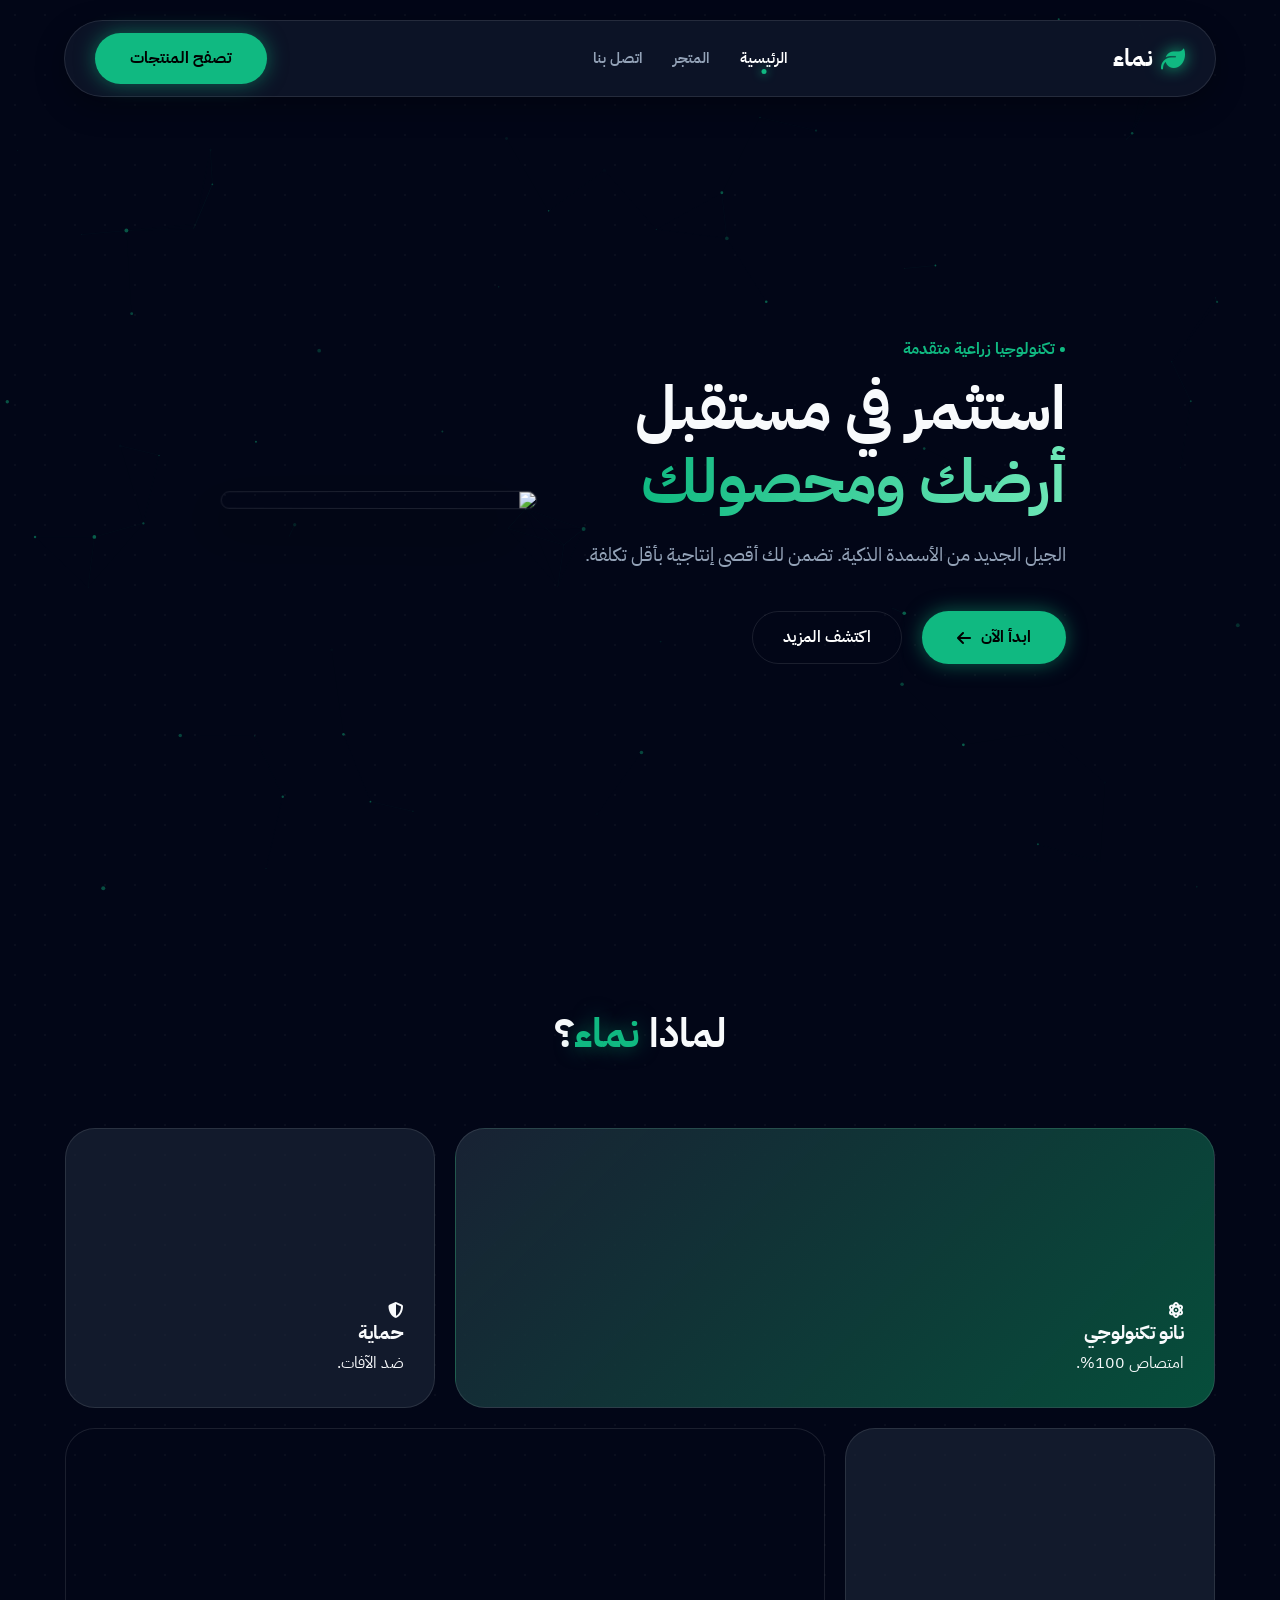
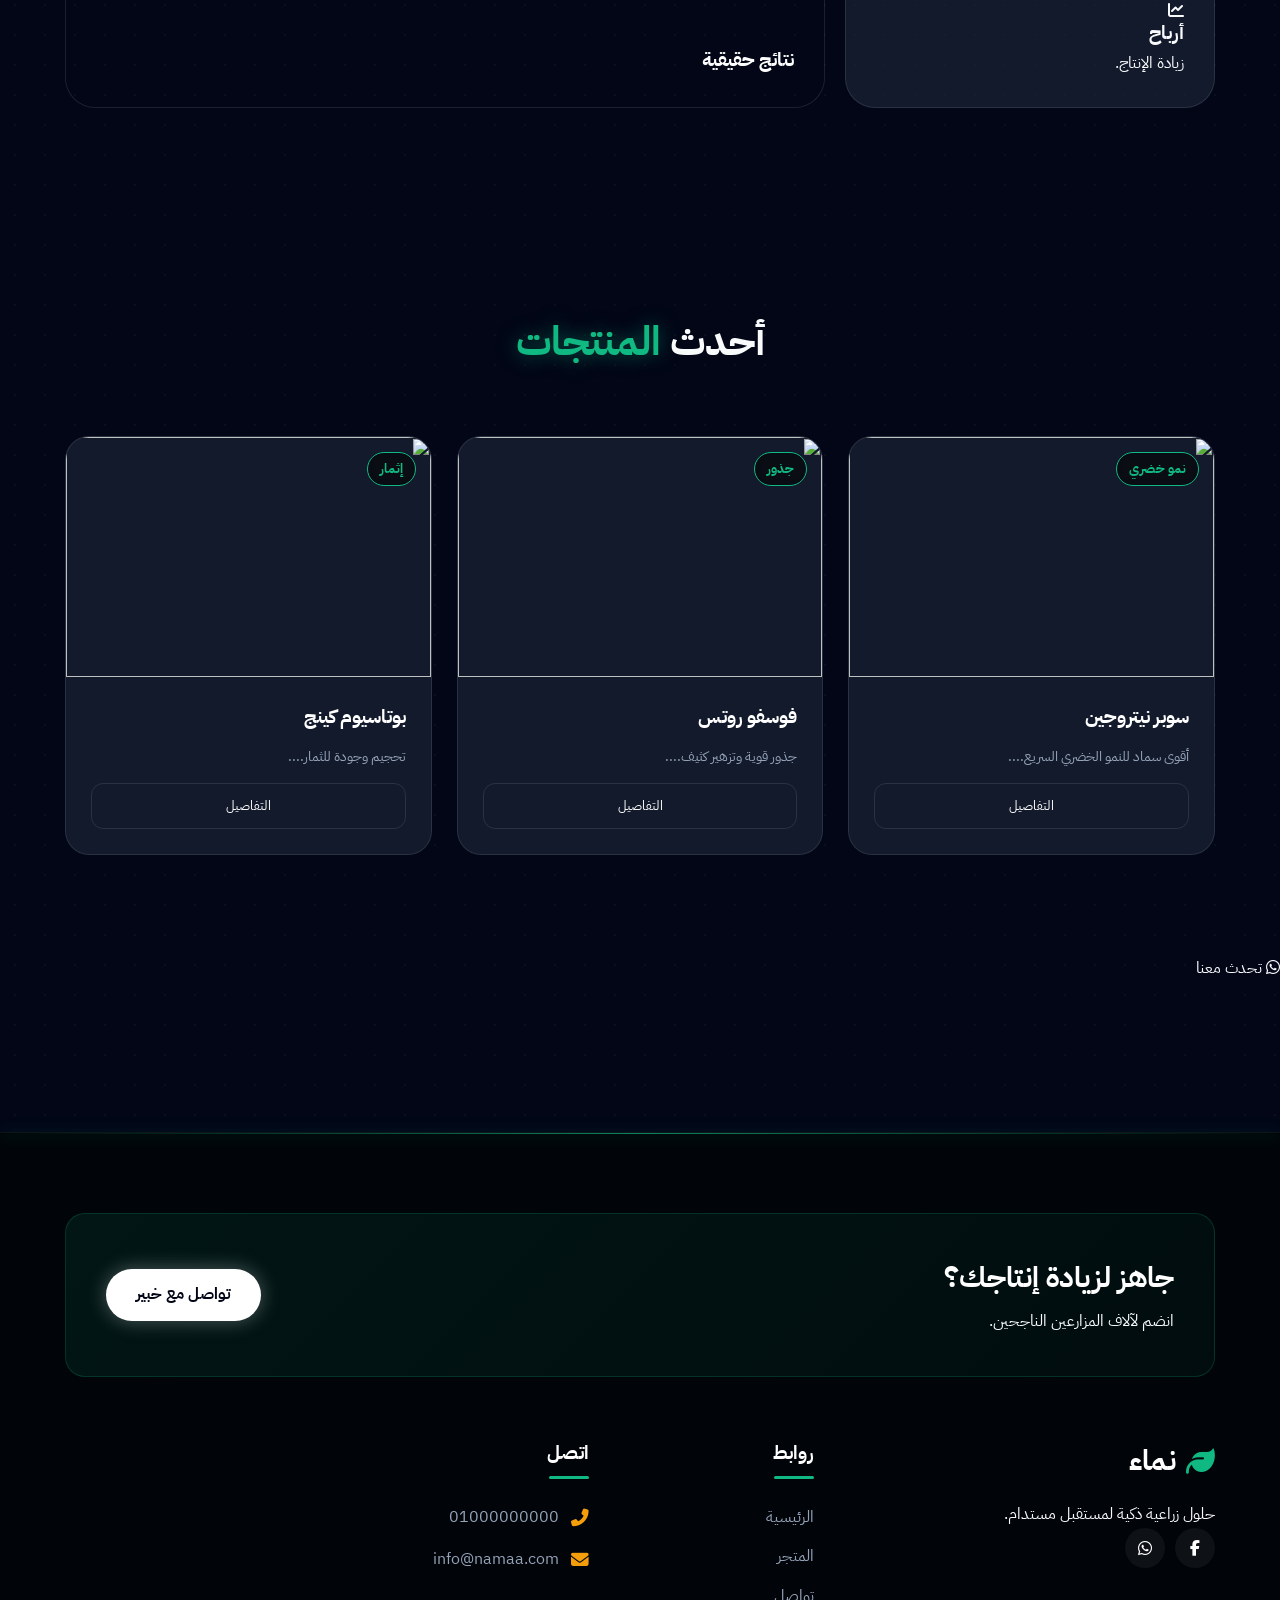
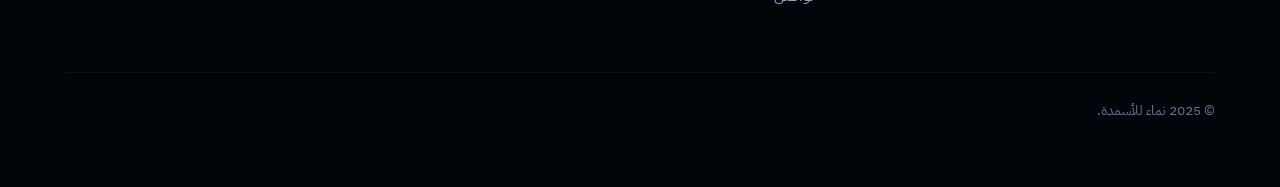
==== commit 4c1d72fe: "Update index.html" ====
--- a/index.html
+++ b/index.html
@@ -55,5 +55,10 @@
     <script src="https://unpkg.com/aos@2.3.1/dist/aos.js"></script>
     <script src="https://cdn.jsdelivr.net/npm/swiper@11/swiper-bundle.min.js"></script>
     <script src="script.js"></script>
+    <a href="https://wa.me/201000000000?text=مرحباً، أريد استفساراً بخصوص منتجات نماء" class="whatsapp-btn" target="_blank">
+    <i class="fab fa-whatsapp"></i>
+    <span class="tooltip">تحدث معنا</span>
+</a>
 </body>
 </html>
+
--- a/style.css
+++ b/style.css
@@ -1,18 +1,18 @@
-@import url('https://fonts.googleapis.com/css2?family=IBM+Plex+Sans+Arabic:wght@300;400;600;700&display=swap');
+@import url('https://fonts.googleapis.com/css2?family=IBM+Plex+Sans+Arabic:wght@300;400;500;700&display=swap');
 
 :root {
-    --primary: #10b981;
+    --primary: #10b981;       /* أخضر نيون */
     --primary-glow: rgba(16, 185, 129, 0.5);
-    --accent: #f59e0b;
-    --bg-dark: #020617;
-    --bg-card: rgba(30, 41, 59, 0.7);
+    --accent: #f59e0b;        /* ذهبي */
+    --bg-dark: #020617;       /* خلفية سوداء */
+    --bg-card: rgba(30, 41, 59, 0.6); /* كروت شفافة */
     --text-main: #f8fafc;
     --text-muted: #94a3b8;
     --border: rgba(255, 255, 255, 0.1);
-    --glass: rgba(15, 23, 42, 0.9);
-}
-
-* { margin: 0; padding: 0; box-sizing: border-box; font-family: 'IBM Plex Sans Arabic', sans-serif; outline: none; }
+    --glass: rgba(15, 23, 42, 0.85);
+}
+
+* { margin: 0; padding: 0; box-sizing: border-box; font-family: 'IBM Plex Sans Arabic', sans-serif; outline: none; -webkit-tap-highlight-color: transparent; }
 html { scroll-behavior: smooth; }
 
 body { 
@@ -21,20 +21,19 @@
     direction: rtl; 
     overflow-x: hidden; 
     line-height: 1.7;
-    position: relative;
-}
-
-/* الخلفية المتحركة */
-#canvas-bg {
-    position: fixed; top: 0; left: 0; width: 100%; height: 100%;
-    z-index: -1; pointer-events: none;
-}
-
-a { text-decoration: none; color: inherit; transition: 0.3s; }
+    background-image: radial-gradient(rgba(255,255,255,0.03) 1px, transparent 1px);
+    background-size: 30px 30px;
+    padding-bottom: 0;
+}
+
+/* الخلفية التفاعلية */
+#canvas-bg { position: fixed; top: 0; left: 0; width: 100%; height: 100%; z-index: -1; pointer-events: none; }
+
+a { text-decoration: none; color: inherit; transition: all 0.3s ease; }
 ul { list-style: none; }
 img { max-width: 100%; display: block; }
 
-/* --- Components --- */
+/* --- المكونات العامة --- */
 .container { max-width: 1200px; margin: 0 auto; padding: 0 25px; position: relative; z-index: 2; }
 
 /* Preloader */
@@ -42,12 +41,12 @@
     position: fixed; top: 0; left: 0; width: 100%; height: 100%;
     background: var(--bg-dark); z-index: 99999;
     display: flex; justify-content: center; align-items: center; flex-direction: column;
-    transition: opacity 0.5s ease, visibility 0.5s;
+    transition: opacity 0.6s ease, visibility 0.6s;
 }
 .spinner {
-    width: 50px; height: 50px; border: 3px solid rgba(16,185,129,0.2);
+    width: 50px; height: 50px; border: 3px solid rgba(16,185,129,0.1);
     border-top-color: var(--primary); border-radius: 50%;
-    animation: spin 1s linear infinite; margin-top: 20px;
+    animation: spin 0.8s linear infinite; margin-top: 20px;
 }
 
 /* Navbar */
@@ -58,127 +57,160 @@
     border: 1px solid var(--border); border-radius: 50px;
     z-index: 1000; box-shadow: 0 10px 30px rgba(0,0,0,0.3); transition: 0.3s;
 }
-.navbar.scrolled { top: 10px; background: rgba(2, 6, 23, 0.98); }
+.navbar.scrolled { top: 10px; background: rgba(15, 23, 42, 0.98); }
 .nav-content { display: flex; justify-content: space-between; align-items: center; }
 .logo { font-size: 1.5rem; font-weight: 800; color: white; display: flex; align-items: center; gap: 8px; }
-.logo i { color: var(--primary); }
+.logo i { color: var(--primary); filter: drop-shadow(0 0 8px var(--primary)); }
 .nav-links { display: flex; gap: 30px; }
-.nav-links a { font-weight: 600; color: var(--text-muted); position: relative; }
+.nav-links a { font-weight: 600; color: var(--text-muted); font-size: 0.95rem; position: relative; }
 .nav-links a:hover, .nav-links a.active { color: white; }
+.nav-links a.active::after {
+    content: ''; position: absolute; bottom: -5px; left: 50%; transform: translateX(-50%);
+    width: 5px; height: 5px; background: var(--primary); border-radius: 50%; box-shadow: 0 0 10px var(--primary);
+}
 
 /* Buttons */
 .btn-glow {
-    background: var(--primary); color: #000 !important; padding: 10px 30px; border-radius: 50px;
+    background: var(--primary); color: #000 !important; padding: 12px 35px; border-radius: 50px;
     font-weight: 800; border: none; cursor: pointer; transition: 0.3s;
-    box-shadow: 0 0 20px var(--primary-glow); display: inline-flex; align-items: center; gap: 10px;
+    box-shadow: 0 0 20px var(--primary-glow); display: inline-flex; align-items: center; gap: 10px; text-decoration: none;
 }
 .btn-glow:hover { transform: translateY(-3px); background: white; box-shadow: 0 0 30px white; }
 .btn-outline {
-    background: transparent; border: 1px solid var(--border); color: white; padding: 10px 30px;
-    border-radius: 50px; font-weight: 600; cursor: pointer; transition: 0.3s;
+    background: transparent; border: 1px solid var(--border); color: white; padding: 12px 30px;
+    border-radius: 50px; font-weight: 600; cursor: pointer; transition: 0.3s; text-decoration: none; display: inline-flex; align-items: center; gap: 8px;
 }
 .btn-outline:hover { border-color: var(--primary); color: var(--primary); }
 
-/* --- Hero --- */
-.hero { min-height: 100vh; display: flex; align-items: center; padding-top: 100px; }
+/* --- Hero Section --- */
+.hero { min-height: 100vh; display: flex; align-items: center; padding-top: 100px; overflow: hidden; }
 .hero-grid { display: grid; grid-template-columns: 1.2fr 0.8fr; gap: 50px; align-items: center; }
-.hero-text h1 { font-size: 3.5rem; margin-bottom: 20px; line-height: 1.2; }
-.hero-text span { color: var(--primary); }
-.hero-text p { color: var(--text-muted); font-size: 1.1rem; margin-bottom: 30px; }
-.hero-main-img { width: 100%; border-radius: 30px; border: 1px solid var(--border); transform: rotateY(-10deg); transition: 0.5s; }
-.hero-main-img:hover { transform: rotateY(0); }
-
-/* --- Sections --- */
+.hero-text h1 { font-size: 3.8rem; font-weight: 800; line-height: 1.2; margin-bottom: 20px; }
+.hero-text h1 span { background: linear-gradient(to right, var(--primary), #6ee7b7); -webkit-background-clip: text; color: transparent; }
+.hero-text p { font-size: 1.2rem; color: var(--text-muted); margin-bottom: 40px; max-width: 550px; }
+.hero-main-img {
+    width: 100%; border-radius: 30px; border: 1px solid var(--border);
+    transform: rotateY(-10deg) rotateX(5deg); transition: 0.5s;
+    box-shadow: -20px 20px 60px rgba(0,0,0,0.5);
+}
+.hero-img-box { perspective: 1000px; }
+.hero-img-box:hover .hero-main-img { transform: rotateY(0) rotateX(0); }
+
+/* --- Sections & Cards --- */
 .section { padding: 100px 0; }
-.section-title { text-align: center; font-size: 2.5rem; margin-bottom: 60px; }
+.section-title { text-align: center; font-size: 2.5rem; margin-bottom: 60px; font-weight: 800; }
 .section-title span { color: var(--primary); text-shadow: 0 0 20px var(--primary-glow); }
 
-/* Bento Grid */
+.product-card {
+    background: var(--bg-card); backdrop-filter: blur(10px);
+    border: 1px solid var(--border); border-radius: 24px;
+    overflow: hidden; transition: 0.4s; position: relative; height: 100%; display: flex; flex-direction: column;
+}
+.product-card:hover { border-color: var(--primary); box-shadow: 0 0 30px var(--primary-glow); transform: translateY(-10px); }
+.product-card.hide { display: none; }
+.product-card.show { animation: fadeIn 0.5s ease forwards; }
+.p-img-box { height: 240px; overflow: hidden; position: relative; }
+.p-img { width: 100%; height: 100%; object-fit: cover; transition: 0.5s; }
+.product-card:hover .p-img { transform: scale(1.1); }
+.p-badge { 
+    position: absolute; top: 15px; right: 15px; background: rgba(0,0,0,0.6); 
+    backdrop-filter: blur(5px); color: var(--primary); border: 1px solid var(--primary);
+    padding: 5px 12px; border-radius: 20px; font-size: 0.8rem; font-weight: bold;
+}
+.p-details { padding: 25px; flex-grow: 1; display: flex; flex-direction: column; }
+.p-btn {
+    margin-top: auto; width: 100%; padding: 12px; background: transparent; 
+    border: 1px solid var(--border); color: white; border-radius: 12px; cursor: pointer; transition: 0.3s;
+}
+.p-btn:hover { background: var(--primary); border-color: var(--primary); color: #000; font-weight: bold; }
+
+/* Filter Buttons */
+.filter-container { display: flex; justify-content: center; gap: 15px; margin-bottom: 50px; flex-wrap: wrap; }
+.filter-btn {
+    background: rgba(255, 255, 255, 0.03); border: 1px solid var(--border); color: var(--text-muted);
+    padding: 10px 25px; border-radius: 50px; cursor: pointer; font-weight: 600; transition: 0.3s;
+}
+.filter-btn:hover { background: rgba(255,255,255,0.1); color: white; }
+.filter-btn.active {
+    background: var(--primary); color: #000; border-color: var(--primary); box-shadow: 0 0 15px var(--primary-glow);
+}
+
+/* --- Bento Grid --- */
 .bento-grid { display: grid; grid-template-columns: repeat(3, 1fr); grid-template-rows: repeat(2, 280px); gap: 20px; }
-.bento-card {
-    background: var(--bg-card); border: 1px solid var(--border); border-radius: 30px;
-    padding: 30px; display: flex; flex-direction: column; justify-content: flex-end;
-    transition: 0.4s; overflow: hidden; position: relative;
-}
+.bento-card { background: var(--bg-card); border: 1px solid var(--border); border-radius: 30px; padding: 30px; display: flex; flex-direction: column; justify-content: flex-end; transition: 0.4s; position: relative; overflow: hidden; }
 .bento-card:hover { border-color: var(--primary); transform: translateY(-5px); box-shadow: 0 10px 40px rgba(0,0,0,0.3); }
 .span-2 { grid-column: span 2; }
 .bg-gradient { background: linear-gradient(135deg, rgba(30,41,59,0.8), #064e3b); }
 
-/* Products */
-.product-card {
-    background: var(--bg-card); border: 1px solid var(--border); border-radius: 24px;
-    overflow: hidden; transition: 0.4s; display: flex; flex-direction: column; position: relative;
-}
-.product-card:hover { border-color: var(--primary); transform: translateY(-10px); }
-.p-img-box { height: 220px; overflow: hidden; }
-.p-img { width: 100%; height: 100%; object-fit: cover; transition: 0.5s; }
-.product-card:hover .p-img { transform: scale(1.1); }
-.p-badge { position: absolute; top: 15px; right: 15px; background: rgba(0,0,0,0.7); padding: 5px 12px; border-radius: 20px; font-size: 0.8rem; border: 1px solid var(--primary); color: var(--primary); }
-.p-details { padding: 20px; }
-.p-btn { width: 100%; padding: 10px; background: transparent; border: 1px solid var(--border); color: white; border-radius: 10px; cursor: pointer; transition: 0.3s; margin-top: 15px; }
-.p-btn:hover { background: var(--primary); color: black; font-weight: bold; }
-
-/* Filter Buttons */
-.filter-container { display: flex; justify-content: center; gap: 15px; margin-bottom: 40px; flex-wrap: wrap; }
-.filter-btn { background: rgba(255,255,255,0.05); border: 1px solid var(--border); color: var(--text-muted); padding: 10px 25px; border-radius: 50px; cursor: pointer; transition: 0.3s; }
-.filter-btn.active, .filter-btn:hover { background: var(--primary); color: black; }
-.product-card.hide { display: none; }
-.product-card.show { animation: fadeIn 0.5s ease forwards; }
-
-/* Footer */
-.main-footer { margin-top: 150px; background: #01040f; border-top: 1px solid var(--border); padding-top: 100px; padding-bottom: 40px; position: relative; }
-.footer-cta {
-    position: absolute; top: -80px; left: 50%; transform: translateX(-50%); width: 85%;
-    background: linear-gradient(135deg, var(--primary), #047857); padding: 40px; border-radius: 30px;
-    text-align: center; box-shadow: 0 20px 60px rgba(16,185,129,0.2);
-}
-.footer-cta h2 { color: #020617; margin-bottom: 15px; font-weight: 800; }
-.btn-glow-white { background: #020617; color: white; padding: 12px 30px; border-radius: 50px; font-weight: bold; display: inline-block; transition: 0.3s; }
-.btn-glow-white:hover { transform: scale(1.05); }
-.footer-grid { display: grid; grid-template-columns: 2fr 1fr 1fr 1.5fr; gap: 40px; margin-top: 50px; }
-.footer-col h3 { color: white; margin-bottom: 20px; }
-.footer-links a { display: block; color: var(--text-muted); margin-bottom: 10px; }
-.contact-list li { display: flex; gap: 10px; margin-bottom: 15px; color: var(--text-muted); }
-.social-row { display: flex; gap: 10px; margin-top: 15px; }
-.social-icon { width: 35px; height: 35px; background: rgba(255,255,255,0.1); display: flex; align-items: center; justify-content: center; border-radius: 50%; color: white; }
-.footer-bottom { text-align: center; margin-top: 50px; color: var(--text-muted); font-size: 0.9rem; }
-
-/* Details & Contact */
-.details-container { display: grid; grid-template-columns: 1fr 1fr; gap: 50px; }
-.d-img-box { border-radius: 20px; overflow: hidden; border: 1px solid var(--border); }
+/* --- Footer --- */
+.main-footer { position: relative; background-color: #010409; margin-top: 150px; padding-top: 80px; padding-bottom: 40px; border-top: 1px solid rgba(255,255,255,0.05); }
+.footer-line { position: absolute; top: 0; left: 0; width: 100%; height: 1px; background: linear-gradient(90deg, transparent, var(--primary), transparent); opacity: 0.7; box-shadow: 0 0 15px var(--primary); }
+.footer-cta-section {
+    display: flex; justify-content: space-between; align-items: center;
+    background: linear-gradient(135deg, rgba(16, 185, 129, 0.1), rgba(16, 185, 129, 0.05));
+    border: 1px solid rgba(16, 185, 129, 0.2); border-radius: 20px; padding: 40px; margin-bottom: 60px;
+}
+.cta-content h2 { font-size: 1.8rem; margin-bottom: 5px; color: white; }
+.btn-glow-white { background: white; color: var(--bg-dark); padding: 12px 30px; border-radius: 50px; font-weight: 800; transition: 0.3s; box-shadow: 0 0 20px rgba(255,255,255,0.3); text-align: center; }
+.footer-grid { display: grid; grid-template-columns: 2fr 1fr 1.2fr 1.5fr; gap: 50px; padding-bottom: 50px; border-bottom: 1px solid rgba(255,255,255,0.05); }
+.col-title { color: white; font-size: 1.2rem; margin-bottom: 25px; position: relative; padding-bottom: 10px; display: inline-block; }
+.col-title::after { content: ''; position: absolute; bottom: 0; right: 0; width: 40px; height: 3px; background: var(--primary); border-radius: 2px; }
+.footer-links a { color: #94a3b8; transition: 0.3s; display: block; margin-bottom: 12px; }
+.footer-links a:hover { color: var(--primary); transform: translateX(-5px); }
+.contact-list li { display: flex; align-items: center; gap: 12px; margin-bottom: 15px; color: #94a3b8; }
+.contact-list i { color: var(--accent); font-size: 1.1rem; }
+.social-row { display: flex; gap: 10px; }
+.social-icon { width: 40px; height: 40px; border-radius: 50%; background: rgba(255,255,255,0.05); display: flex; align-items: center; justify-content: center; color: white; transition: 0.3s; }
+.social-icon:hover { background: var(--primary); color: #000; transform: translateY(-3px); }
+.footer-bottom { padding: 25px 0; display: flex; justify-content: space-between; color: #64748b; font-size: 0.9rem; }
+
+/* --- Forms & Details --- */
 .contact-wrapper { display: grid; grid-template-columns: 1fr 1.5fr; background: var(--bg-card); border-radius: 30px; overflow: hidden; border: 1px solid var(--border); }
-.contact-info, .contact-form { padding: 40px; }
-.contact-info { background: rgba(15, 23, 42, 0.9); }
-.form-input { width: 100%; padding: 15px; background: rgba(0,0,0,0.3); border: 1px solid var(--border); color: white; border-radius: 10px; margin-bottom: 20px; }
-
-/* Mobile Nav */
+.contact-info { background: rgba(15, 23, 42, 0.9); padding: 50px; }
+.contact-form { padding: 50px; }
+.form-input { width: 100%; padding: 15px; background: rgba(11, 17, 32, 0.8); border: 1px solid var(--border); border-radius: 12px; color: white; margin-bottom: 20px; }
+.form-input:focus { border-color: var(--primary); box-shadow: 0 0 10px var(--primary-glow); }
+
+.details-container { display: grid; grid-template-columns: 1fr 1fr; gap: 50px; align-items: start; }
+.d-img-box { border-radius: 24px; overflow: hidden; border: 1px solid var(--border); }
+.tabs { display: flex; gap: 20px; border-bottom: 1px solid var(--border); margin-bottom: 20px; }
+.tab { padding-bottom: 10px; cursor: pointer; color: var(--text-muted); }
+.tab.active { color: var(--primary); border-bottom: 2px solid var(--primary); }
+
+/* --- Mobile Nav --- */
 .mobile-nav { display: none; }
 
-/* Responsive */
+/* --- Responsive --- */
 @media (max-width: 992px) {
     .hero-grid { grid-template-columns: 1fr; text-align: center; }
-    .hero-img-box { order: -1; margin-bottom: 40px; max-width: 500px; margin: 0 auto 40px; }
+    .hero-img-box { order: -1; margin-bottom: 40px; max-width: 500px; margin-left: auto; margin-right: auto; }
     .footer-grid { grid-template-columns: 1fr 1fr; }
+    .footer-cta-section { flex-direction: column; text-align: center; gap: 20px; }
     .bento-grid { grid-template-columns: 1fr; grid-template-rows: auto; }
     .contact-wrapper, .details-container { grid-template-columns: 1fr; }
 }
 
 @media (max-width: 768px) {
-    body { padding-bottom: 80px; }
+    body { padding-bottom: 100px; }
     .navbar, .desktop-only { display: none; }
     .hero-text h1 { font-size: 2.2rem; }
-    .footer-grid { grid-template-columns: 1fr; text-align: center; }
-    .footer-cta { width: 90%; padding: 30px; }
-    .contact-list, .social-row { justify-content: center; }
-    
+    .main-footer { margin-top: 100px; padding-bottom: 100px; }
+    .footer-grid { grid-template-columns: 1fr; text-align: center; gap: 40px; }
+    .col-title::after { right: 50%; transform: translateX(50%); }
+    .contact-list li, .social-row { justify-content: center; }
+    .footer-logo { justify-content: center; }
+    .footer-bottom { flex-direction: column; gap: 15px; text-align: center; }
+
     .mobile-nav {
-        position: fixed; bottom: 15px; left: 50%; transform: translateX(-50%); width: 94%;
-        background: rgba(15, 23, 42, 0.95); backdrop-filter: blur(20px); border: 1px solid var(--border);
-        border-radius: 25px; padding: 10px 0; display: flex; justify-content: space-evenly; z-index: 9999;
+        position: fixed; bottom: 20px; left: 50%; transform: translateX(-50%); width: 94%;
+        background: rgba(15, 23, 42, 0.95); backdrop-filter: blur(20px);
+        border: 1px solid rgba(255,255,255,0.15); border-radius: 30px; padding: 10px 0;
+        display: flex; justify-content: space-evenly; align-items: center; z-index: 9999;
+        box-shadow: 0 15px 40px rgba(0,0,0,0.6);
     }
-    .m-item { color: var(--text-muted); font-size: 1.4rem; width: 50px; text-align: center; }
-    .m-item.active { color: var(--primary); }
-    .m-center { width: 60px; height: 60px; background: var(--primary); border-radius: 50%; display: flex; align-items: center; justify-content: center; color: black; font-size: 1.5rem; position: relative; top: -35px; border: 5px solid var(--bg-dark); }
+    .m-item { color: var(--text-muted); font-size: 1.4rem; width: 60px; height: 50px; display: flex; align-items: center; justify-content: center; border-radius: 15px; }
+    .m-item.active { color: var(--primary); background: rgba(16,185,129,0.1); }
+    .m-center { width: 65px; height: 65px; background: var(--primary); border-radius: 50%; display: flex; align-items: center; justify-content: center; color: black; font-size: 1.6rem; position: relative; top: -35px; border: 6px solid var(--bg-dark); box-shadow: 0 0 20px var(--primary-glow); }
 }
 @keyframes spin { 100% { transform: rotate(360deg); } }
 @keyframes fadeIn { from { opacity: 0; transform: translateY(20px); } to { opacity: 1; transform: translateY(0); } }
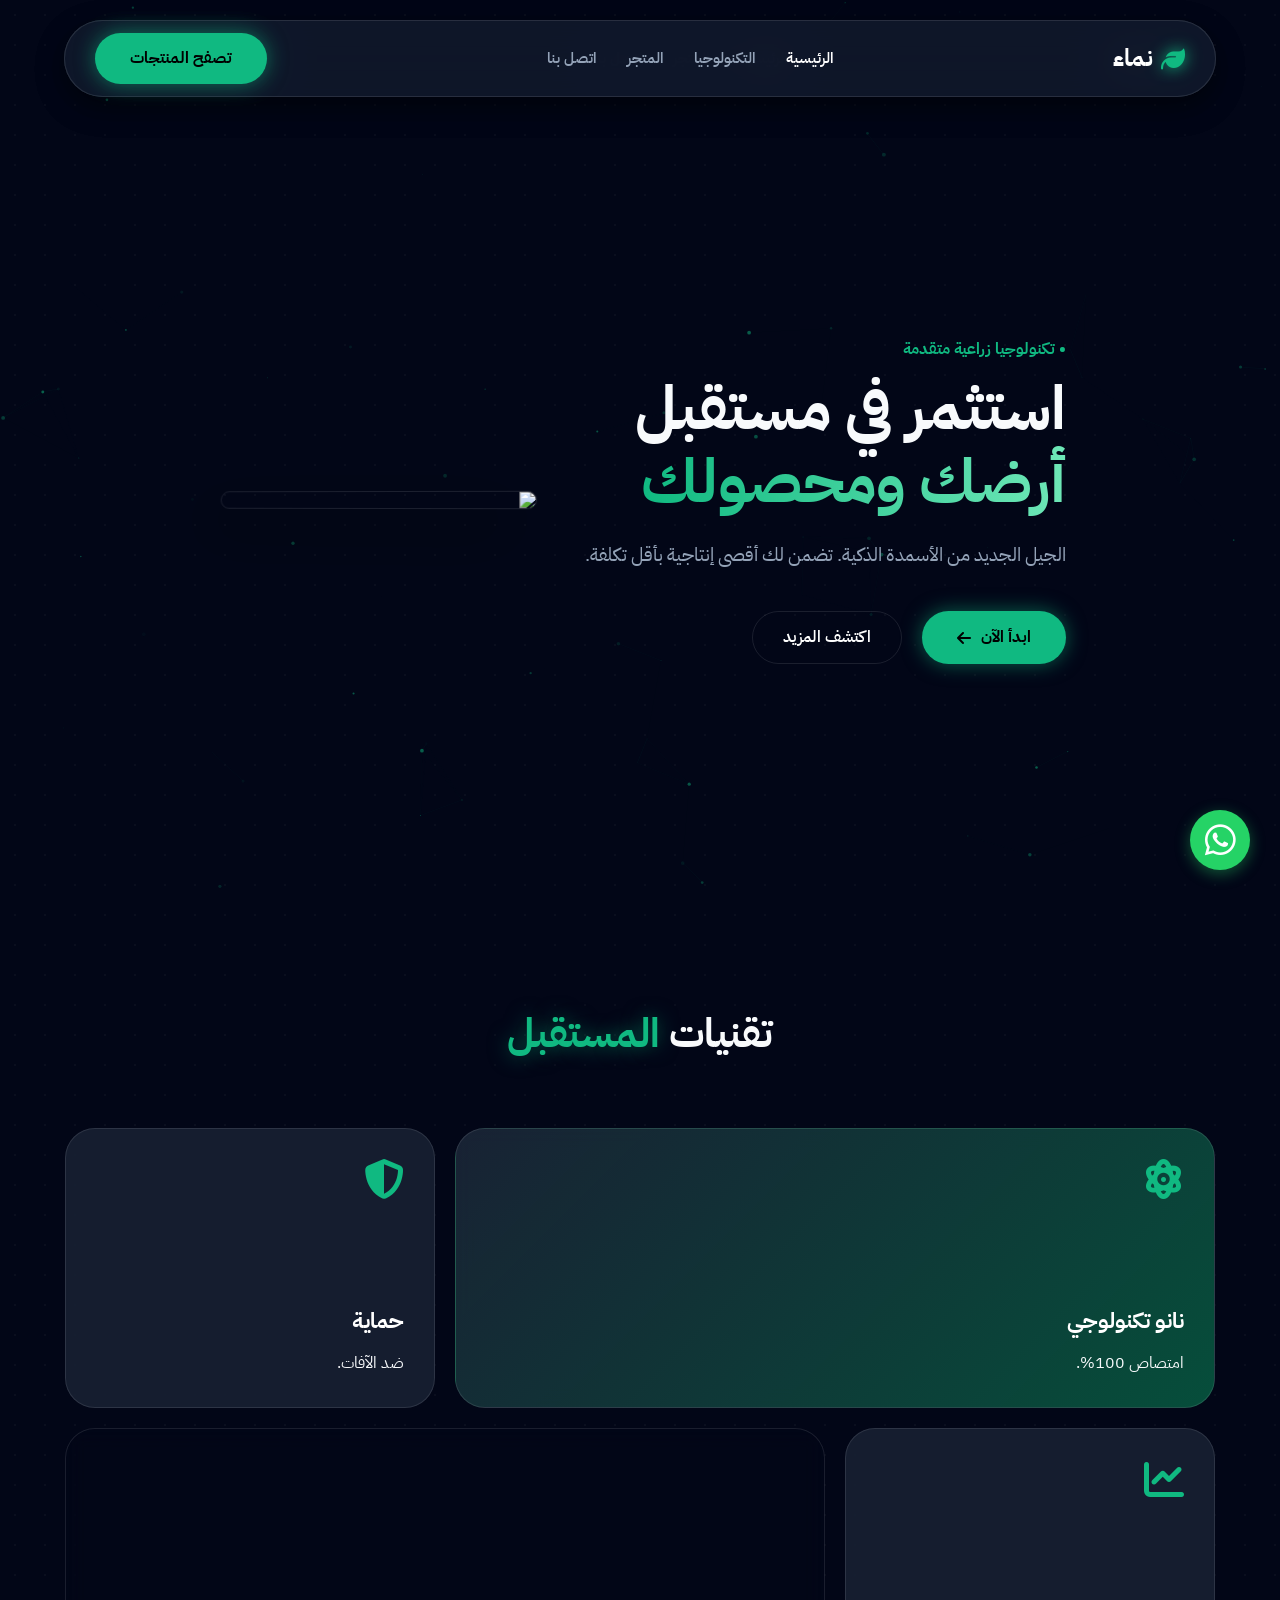
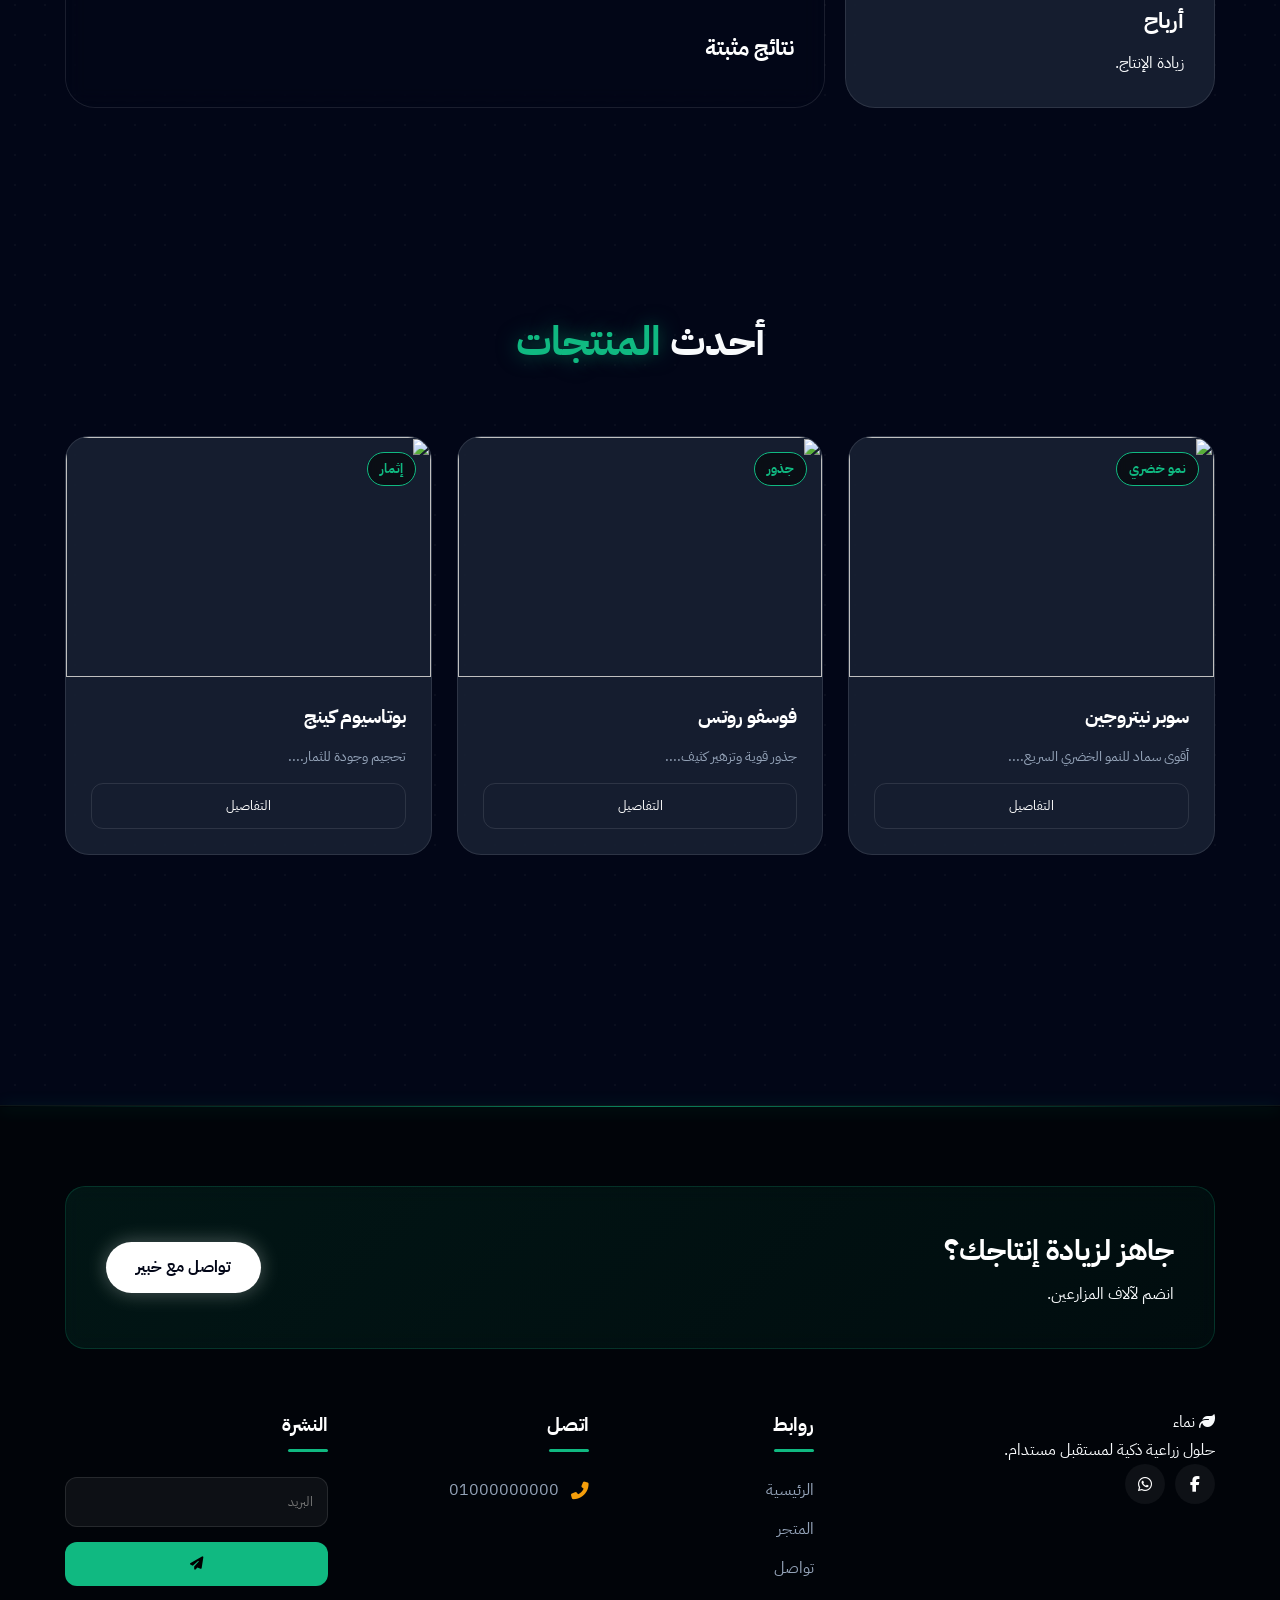
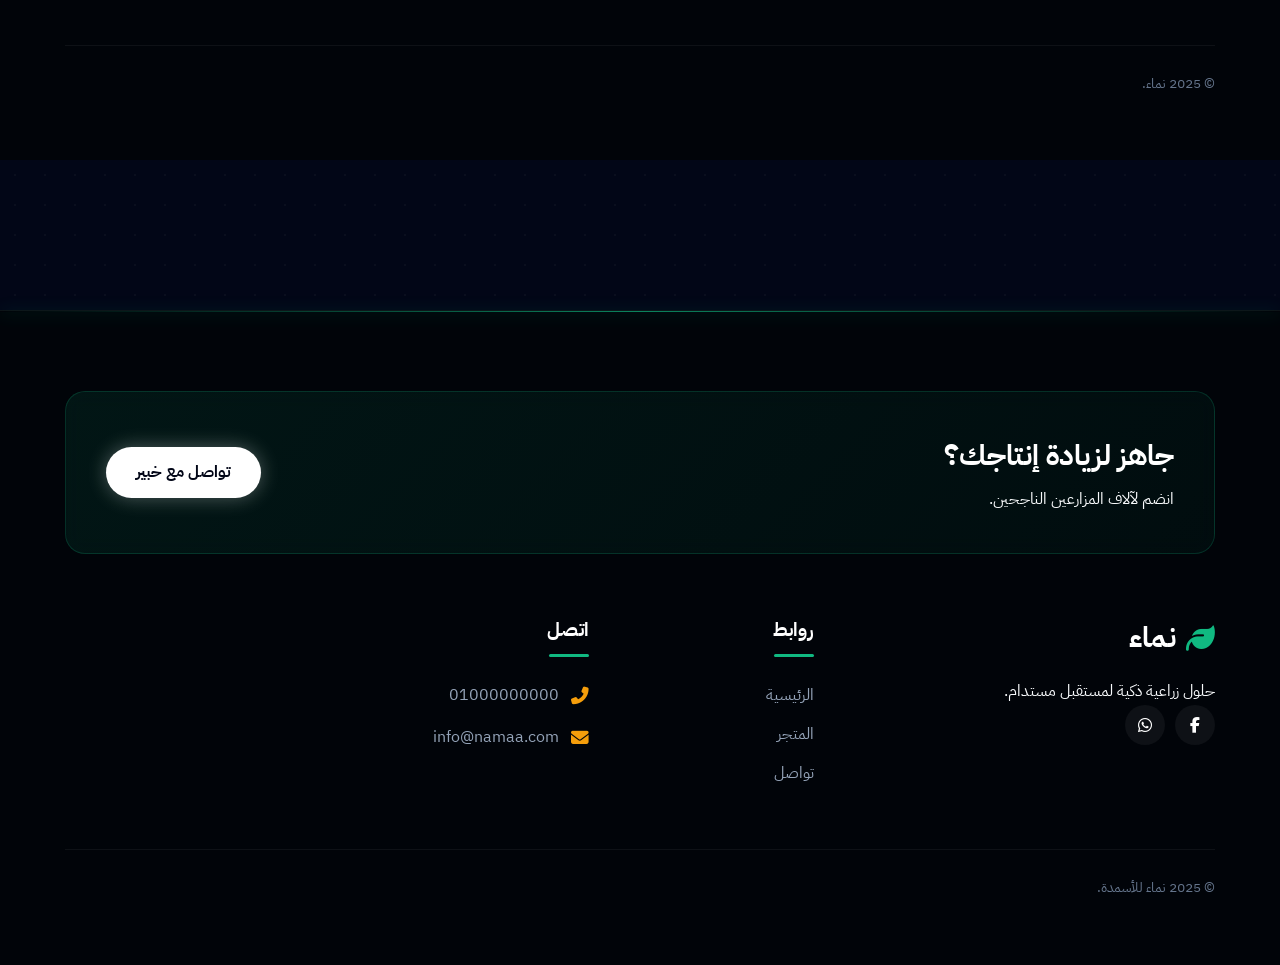
==== commit eef8ce3e: "Update index.html" ====
--- a/index.html
+++ b/index.html
@@ -11,7 +11,22 @@
 </head>
 <body>
     <canvas id="canvas-bg"></canvas>
-    <div class="preloader"><div class="spinner"></div></div>
+    <div class="preloader"><div class="loader-logo"><i class="fas fa-leaf"></i> نماء</div><div class="spinner"></div></div>
+
+    <a href="https://wa.me/201000000000" class="whatsapp-btn" target="_blank"><i class="fab fa-whatsapp"></i><span class="tooltip">تحدث معنا</span></a>
+
+    <nav class="navbar desktop-only">
+        <div class="nav-content">
+            <a href="index.html" class="logo"><i class="fas fa-leaf"></i> نماء</a>
+            <ul class="nav-links">
+                <li><a href="index.html" class="active">الرئيسية</a></li>
+                <li><a href="#features">التكنولوجيا</a></li>
+                <li><a href="products.html">المتجر</a></li>
+                <li><a href="contact.html">اتصل بنا</a></li>
+            </ul>
+            <a href="products.html" class="btn-glow">تصفح المنتجات</a>
+        </div>
+    </nav>
 
     <header class="hero">
         <div class="container">
@@ -32,12 +47,14 @@
 
     <section id="features" class="section">
         <div class="container">
-            <h2 class="section-title">لماذا <span>نماء</span>؟</h2>
+            <h2 class="section-title">تقنيات <span>المستقبل</span></h2>
             <div class="bento-grid">
                 <div class="bento-card span-2 bg-gradient" data-aos="fade-up"><i class="fas fa-atom"></i><h3>نانو تكنولوجي</h3><p>امتصاص 100%.</p></div>
                 <div class="bento-card" data-aos="fade-up" data-aos-delay="100"><i class="fas fa-shield-alt"></i><h3>حماية</h3><p>ضد الآفات.</p></div>
                 <div class="bento-card" data-aos="fade-up" data-aos-delay="200"><i class="fas fa-chart-line"></i><h3>أرباح</h3><p>زيادة الإنتاج.</p></div>
-                <div class="bento-card span-2" style="background:url('https://images.unsplash.com/photo-1628352081506-83c43123ed6d?w=600') center/cover;" data-aos="fade-up" data-aos-delay="300"><h3 style="color:white; position:relative; z-index:2;">نتائج حقيقية</h3></div>
+                <div class="bento-card span-2" style="background:url('https://images.unsplash.com/photo-1628352081506-83c43123ed6d?w=600') center/cover;" data-aos="fade-up" data-aos-delay="300">
+                    <div style="position:relative; z-index:2; padding-top:50px;"><h3 style="color:white;">نتائج مثبتة</h3></div>
+                </div>
             </div>
         </div>
     </section>
@@ -52,13 +69,46 @@
         </div>
     </section>
 
+    <footer class="main-footer">
+        <div class="footer-line"></div>
+        <div class="container">
+            <div class="footer-cta-section">
+                <div class="cta-content"><h2>جاهز لزيادة إنتاجك؟</h2><p>انضم لآلاف المزارعين.</p></div>
+                <a href="contact.html" class="btn-glow-white">تواصل مع خبير</a>
+            </div>
+            <div class="footer-grid">
+                <div class="footer-col brand-col">
+                    <a href="#" class="footer-logo"><i class="fas fa-leaf"></i> نماء</a>
+                    <p class="brand-text">حلول زراعية ذكية لمستقبل مستدام.</p>
+                    <div class="social-row"><a href="#" class="social-icon"><i class="fab fa-facebook-f"></i></a><a href="#" class="social-icon"><i class="fab fa-whatsapp"></i></a></div>
+                </div>
+                <div class="footer-col">
+                    <h3 class="col-title">روابط</h3>
+                    <ul class="footer-links"><li><a href="index.html">الرئيسية</a></li><li><a href="products.html">المتجر</a></li><li><a href="contact.html">تواصل</a></li></ul>
+                </div>
+                <div class="footer-col">
+                    <h3 class="col-title">اتصل</h3>
+                    <ul class="contact-list"><li><i class="fas fa-phone-alt"></i> 01000000000</li></ul>
+                </div>
+                <div class="footer-col newsletter-col">
+                    <h3 class="col-title">النشرة</h3>
+                    <form class="footer-form"><input type="email" placeholder="البريد"><button type="submit"><i class="fas fa-paper-plane"></i></button></form>
+                </div>
+            </div>
+            <div class="footer-bottom"><p>© 2025 نماء.</p></div>
+        </div>
+    </footer>
+
+    <div class="mobile-nav">
+        <a href="index.html" class="m-item active"><i class="fas fa-home"></i></a>
+        <a href="#features" class="m-item"><i class="fas fa-atom"></i></a>
+        <div class="m-center"><a href="tel:01000000000" style="color:black;"><i class="fas fa-phone"></i></a></div>
+        <a href="products.html" class="m-item"><i class="fas fa-box"></i></a>
+        <a href="contact.html" class="m-item"><i class="fas fa-envelope"></i></a>
+    </div>
+
     <script src="https://unpkg.com/aos@2.3.1/dist/aos.js"></script>
     <script src="https://cdn.jsdelivr.net/npm/swiper@11/swiper-bundle.min.js"></script>
     <script src="script.js"></script>
-    <a href="https://wa.me/201000000000?text=مرحباً، أريد استفساراً بخصوص منتجات نماء" class="whatsapp-btn" target="_blank">
-    <i class="fab fa-whatsapp"></i>
-    <span class="tooltip">تحدث معنا</span>
-</a>
 </body>
 </html>
-
--- a/style.css
+++ b/style.css
@@ -1,18 +1,18 @@
-@import url('https://fonts.googleapis.com/css2?family=IBM+Plex+Sans+Arabic:wght@300;400;500;700&display=swap');
+@import url('https://fonts.googleapis.com/css2?family=IBM+Plex+Sans+Arabic:wght@300;400;600;700&display=swap');
 
 :root {
     --primary: #10b981;       /* أخضر نيون */
     --primary-glow: rgba(16, 185, 129, 0.5);
     --accent: #f59e0b;        /* ذهبي */
     --bg-dark: #020617;       /* خلفية سوداء */
-    --bg-card: rgba(30, 41, 59, 0.6); /* كروت شفافة */
+    --bg-card: rgba(30, 41, 59, 0.7); /* كروت شفافة */
     --text-main: #f8fafc;
     --text-muted: #94a3b8;
     --border: rgba(255, 255, 255, 0.1);
-    --glass: rgba(15, 23, 42, 0.85);
-}
-
-* { margin: 0; padding: 0; box-sizing: border-box; font-family: 'IBM Plex Sans Arabic', sans-serif; outline: none; -webkit-tap-highlight-color: transparent; }
+    --glass: rgba(15, 23, 42, 0.9);
+}
+
+* { margin: 0; padding: 0; box-sizing: border-box; font-family: 'IBM Plex Sans Arabic', sans-serif; outline: none; }
 html { scroll-behavior: smooth; }
 
 body { 
@@ -21,19 +21,20 @@
     direction: rtl; 
     overflow-x: hidden; 
     line-height: 1.7;
+    position: relative;
+    /* خلفية شبكية خفيفة */
     background-image: radial-gradient(rgba(255,255,255,0.03) 1px, transparent 1px);
     background-size: 30px 30px;
     padding-bottom: 0;
 }
 
-/* الخلفية التفاعلية */
 #canvas-bg { position: fixed; top: 0; left: 0; width: 100%; height: 100%; z-index: -1; pointer-events: none; }
 
-a { text-decoration: none; color: inherit; transition: all 0.3s ease; }
+a { text-decoration: none; color: inherit; transition: 0.3s; }
 ul { list-style: none; }
 img { max-width: 100%; display: block; }
 
-/* --- المكونات العامة --- */
+/* --- Components --- */
 .container { max-width: 1200px; margin: 0 auto; padding: 0 25px; position: relative; z-index: 2; }
 
 /* Preloader */
@@ -41,12 +42,13 @@
     position: fixed; top: 0; left: 0; width: 100%; height: 100%;
     background: var(--bg-dark); z-index: 99999;
     display: flex; justify-content: center; align-items: center; flex-direction: column;
-    transition: opacity 0.6s ease, visibility 0.6s;
-}
+    transition: opacity 0.5s ease, visibility 0.5s;
+}
+.loader-logo { font-size: 3rem; font-weight: 800; color: white; display: flex; gap: 10px; }
 .spinner {
-    width: 50px; height: 50px; border: 3px solid rgba(16,185,129,0.1);
+    width: 50px; height: 50px; border: 3px solid rgba(16,185,129,0.2);
     border-top-color: var(--primary); border-radius: 50%;
-    animation: spin 0.8s linear infinite; margin-top: 20px;
+    animation: spin 1s linear infinite; margin-top: 20px;
 }
 
 /* Navbar */
@@ -57,32 +59,28 @@
     border: 1px solid var(--border); border-radius: 50px;
     z-index: 1000; box-shadow: 0 10px 30px rgba(0,0,0,0.3); transition: 0.3s;
 }
-.navbar.scrolled { top: 10px; background: rgba(15, 23, 42, 0.98); }
+.navbar.scrolled { top: 10px; background: rgba(2, 6, 23, 0.98); padding: 10px 25px; }
 .nav-content { display: flex; justify-content: space-between; align-items: center; }
 .logo { font-size: 1.5rem; font-weight: 800; color: white; display: flex; align-items: center; gap: 8px; }
 .logo i { color: var(--primary); filter: drop-shadow(0 0 8px var(--primary)); }
 .nav-links { display: flex; gap: 30px; }
 .nav-links a { font-weight: 600; color: var(--text-muted); font-size: 0.95rem; position: relative; }
 .nav-links a:hover, .nav-links a.active { color: white; }
-.nav-links a.active::after {
-    content: ''; position: absolute; bottom: -5px; left: 50%; transform: translateX(-50%);
-    width: 5px; height: 5px; background: var(--primary); border-radius: 50%; box-shadow: 0 0 10px var(--primary);
-}
 
 /* Buttons */
 .btn-glow {
     background: var(--primary); color: #000 !important; padding: 12px 35px; border-radius: 50px;
     font-weight: 800; border: none; cursor: pointer; transition: 0.3s;
-    box-shadow: 0 0 20px var(--primary-glow); display: inline-flex; align-items: center; gap: 10px; text-decoration: none;
+    box-shadow: 0 0 20px var(--primary-glow); display: inline-flex; align-items: center; gap: 10px;
 }
 .btn-glow:hover { transform: translateY(-3px); background: white; box-shadow: 0 0 30px white; }
 .btn-outline {
     background: transparent; border: 1px solid var(--border); color: white; padding: 12px 30px;
-    border-radius: 50px; font-weight: 600; cursor: pointer; transition: 0.3s; text-decoration: none; display: inline-flex; align-items: center; gap: 8px;
+    border-radius: 50px; font-weight: 600; cursor: pointer; transition: 0.3s;
 }
 .btn-outline:hover { border-color: var(--primary); color: var(--primary); }
 
-/* --- Hero Section --- */
+/* --- Hero --- */
 .hero { min-height: 100vh; display: flex; align-items: center; padding-top: 100px; overflow: hidden; }
 .hero-grid { display: grid; grid-template-columns: 1.2fr 0.8fr; gap: 50px; align-items: center; }
 .hero-text h1 { font-size: 3.8rem; font-weight: 800; line-height: 1.2; margin-bottom: 20px; }
@@ -96,51 +94,46 @@
 .hero-img-box { perspective: 1000px; }
 .hero-img-box:hover .hero-main-img { transform: rotateY(0) rotateX(0); }
 
-/* --- Sections & Cards --- */
+/* --- Sections --- */
 .section { padding: 100px 0; }
 .section-title { text-align: center; font-size: 2.5rem; margin-bottom: 60px; font-weight: 800; }
 .section-title span { color: var(--primary); text-shadow: 0 0 20px var(--primary-glow); }
 
+/* --- Bento Grid --- */
+.bento-grid { display: grid; grid-template-columns: repeat(3, 1fr); grid-template-rows: repeat(2, 280px); gap: 20px; }
+.bento-card {
+    background: var(--bg-card); backdrop-filter: blur(10px);
+    border: 1px solid var(--border); border-radius: 30px;
+    padding: 30px; display: flex; flex-direction: column; justify-content: flex-end;
+    transition: 0.4s; position: relative; overflow: hidden;
+}
+.bento-card:hover { border-color: var(--primary); transform: translateY(-5px); box-shadow: 0 10px 40px rgba(0,0,0,0.3); }
+.bento-card i { font-size: 2.5rem; color: var(--primary); margin-bottom: auto; }
+.bento-card h3 { font-size: 1.4rem; margin-bottom: 10px; color: white; }
+.span-2 { grid-column: span 2; }
+.bg-gradient { background: linear-gradient(135deg, rgba(30,41,59,0.8), #064e3b); }
+
+/* --- Product Cards --- */
 .product-card {
     background: var(--bg-card); backdrop-filter: blur(10px);
     border: 1px solid var(--border); border-radius: 24px;
     overflow: hidden; transition: 0.4s; position: relative; height: 100%; display: flex; flex-direction: column;
 }
 .product-card:hover { border-color: var(--primary); box-shadow: 0 0 30px var(--primary-glow); transform: translateY(-10px); }
-.product-card.hide { display: none; }
-.product-card.show { animation: fadeIn 0.5s ease forwards; }
 .p-img-box { height: 240px; overflow: hidden; position: relative; }
 .p-img { width: 100%; height: 100%; object-fit: cover; transition: 0.5s; }
 .product-card:hover .p-img { transform: scale(1.1); }
+.p-details { padding: 25px; flex-grow: 1; display: flex; flex-direction: column; }
 .p-badge { 
     position: absolute; top: 15px; right: 15px; background: rgba(0,0,0,0.6); 
     backdrop-filter: blur(5px); color: var(--primary); border: 1px solid var(--primary);
     padding: 5px 12px; border-radius: 20px; font-size: 0.8rem; font-weight: bold;
 }
-.p-details { padding: 25px; flex-grow: 1; display: flex; flex-direction: column; }
 .p-btn {
     margin-top: auto; width: 100%; padding: 12px; background: transparent; 
     border: 1px solid var(--border); color: white; border-radius: 12px; cursor: pointer; transition: 0.3s;
 }
 .p-btn:hover { background: var(--primary); border-color: var(--primary); color: #000; font-weight: bold; }
-
-/* Filter Buttons */
-.filter-container { display: flex; justify-content: center; gap: 15px; margin-bottom: 50px; flex-wrap: wrap; }
-.filter-btn {
-    background: rgba(255, 255, 255, 0.03); border: 1px solid var(--border); color: var(--text-muted);
-    padding: 10px 25px; border-radius: 50px; cursor: pointer; font-weight: 600; transition: 0.3s;
-}
-.filter-btn:hover { background: rgba(255,255,255,0.1); color: white; }
-.filter-btn.active {
-    background: var(--primary); color: #000; border-color: var(--primary); box-shadow: 0 0 15px var(--primary-glow);
-}
-
-/* --- Bento Grid --- */
-.bento-grid { display: grid; grid-template-columns: repeat(3, 1fr); grid-template-rows: repeat(2, 280px); gap: 20px; }
-.bento-card { background: var(--bg-card); border: 1px solid var(--border); border-radius: 30px; padding: 30px; display: flex; flex-direction: column; justify-content: flex-end; transition: 0.4s; position: relative; overflow: hidden; }
-.bento-card:hover { border-color: var(--primary); transform: translateY(-5px); box-shadow: 0 10px 40px rgba(0,0,0,0.3); }
-.span-2 { grid-column: span 2; }
-.bg-gradient { background: linear-gradient(135deg, rgba(30,41,59,0.8), #064e3b); }
 
 /* --- Footer --- */
 .main-footer { position: relative; background-color: #010409; margin-top: 150px; padding-top: 80px; padding-bottom: 40px; border-top: 1px solid rgba(255,255,255,0.05); }
@@ -149,6 +142,7 @@
     display: flex; justify-content: space-between; align-items: center;
     background: linear-gradient(135deg, rgba(16, 185, 129, 0.1), rgba(16, 185, 129, 0.05));
     border: 1px solid rgba(16, 185, 129, 0.2); border-radius: 20px; padding: 40px; margin-bottom: 60px;
+    backdrop-filter: blur(10px);
 }
 .cta-content h2 { font-size: 1.8rem; margin-bottom: 5px; color: white; }
 .btn-glow-white { background: white; color: var(--bg-dark); padding: 12px 30px; border-radius: 50px; font-weight: 800; transition: 0.3s; box-shadow: 0 0 20px rgba(255,255,255,0.3); text-align: center; }
@@ -159,23 +153,33 @@
 .footer-links a:hover { color: var(--primary); transform: translateX(-5px); }
 .contact-list li { display: flex; align-items: center; gap: 12px; margin-bottom: 15px; color: #94a3b8; }
 .contact-list i { color: var(--accent); font-size: 1.1rem; }
+.footer-form input { width: 100%; padding: 14px; padding-left: 50px; background: rgba(255,255,255,0.05); border: 1px solid rgba(255,255,255,0.1); border-radius: 12px; color: white; margin-bottom: 15px; }
+.footer-form button { width: 100%; padding: 12px; background: var(--primary); border: none; border-radius: 12px; font-weight: bold; cursor: pointer; }
 .social-row { display: flex; gap: 10px; }
 .social-icon { width: 40px; height: 40px; border-radius: 50%; background: rgba(255,255,255,0.05); display: flex; align-items: center; justify-content: center; color: white; transition: 0.3s; }
 .social-icon:hover { background: var(--primary); color: #000; transform: translateY(-3px); }
 .footer-bottom { padding: 25px 0; display: flex; justify-content: space-between; color: #64748b; font-size: 0.9rem; }
 
-/* --- Forms & Details --- */
-.contact-wrapper { display: grid; grid-template-columns: 1fr 1.5fr; background: var(--bg-card); border-radius: 30px; overflow: hidden; border: 1px solid var(--border); }
-.contact-info { background: rgba(15, 23, 42, 0.9); padding: 50px; }
-.contact-form { padding: 50px; }
-.form-input { width: 100%; padding: 15px; background: rgba(11, 17, 32, 0.8); border: 1px solid var(--border); border-radius: 12px; color: white; margin-bottom: 20px; }
-.form-input:focus { border-color: var(--primary); box-shadow: 0 0 10px var(--primary-glow); }
-
-.details-container { display: grid; grid-template-columns: 1fr 1fr; gap: 50px; align-items: start; }
-.d-img-box { border-radius: 24px; overflow: hidden; border: 1px solid var(--border); }
-.tabs { display: flex; gap: 20px; border-bottom: 1px solid var(--border); margin-bottom: 20px; }
-.tab { padding-bottom: 10px; cursor: pointer; color: var(--text-muted); }
-.tab.active { color: var(--primary); border-bottom: 2px solid var(--primary); }
+/* --- WhatsApp Floating Button --- */
+.whatsapp-btn {
+    position: fixed; bottom: 30px; right: 30px; width: 60px; height: 60px;
+    background-color: #25d366; color: white; border-radius: 50%;
+    display: flex; justify-content: center; align-items: center; font-size: 35px;
+    box-shadow: 0 4px 15px rgba(37, 211, 102, 0.4); z-index: 10000;
+    transition: all 0.3s ease; text-decoration: none; animation: whatsapp-pulse 2s infinite;
+}
+.whatsapp-btn:hover { transform: scale(1.1); background-color: #20b857; }
+.whatsapp-btn .tooltip {
+    position: absolute; right: 70px; background-color: white; color: #020617;
+    padding: 5px 12px; border-radius: 20px; font-size: 0.9rem; font-weight: bold;
+    white-space: nowrap; opacity: 0; transition: 0.3s; pointer-events: none;
+}
+.whatsapp-btn:hover .tooltip { opacity: 1; right: 75px; }
+@keyframes whatsapp-pulse {
+    0% { box-shadow: 0 0 0 0 rgba(37, 211, 102, 0.7); }
+    70% { box-shadow: 0 0 0 15px rgba(37, 211, 102, 0); }
+    100% { box-shadow: 0 0 0 0 rgba(37, 211, 102, 0); }
+}
 
 /* --- Mobile Nav --- */
 .mobile-nav { display: none; }
@@ -187,11 +191,10 @@
     .footer-grid { grid-template-columns: 1fr 1fr; }
     .footer-cta-section { flex-direction: column; text-align: center; gap: 20px; }
     .bento-grid { grid-template-columns: 1fr; grid-template-rows: auto; }
-    .contact-wrapper, .details-container { grid-template-columns: 1fr; }
 }
 
 @media (max-width: 768px) {
-    body { padding-bottom: 100px; }
+    body { padding-bottom: 80px; }
     .navbar, .desktop-only { display: none; }
     .hero-text h1 { font-size: 2.2rem; }
     .main-footer { margin-top: 100px; padding-bottom: 100px; }
@@ -201,6 +204,7 @@
     .footer-logo { justify-content: center; }
     .footer-bottom { flex-direction: column; gap: 15px; text-align: center; }
 
+    /* Mobile Nav */
     .mobile-nav {
         position: fixed; bottom: 20px; left: 50%; transform: translateX(-50%); width: 94%;
         background: rgba(15, 23, 42, 0.95); backdrop-filter: blur(20px);
@@ -211,6 +215,8 @@
     .m-item { color: var(--text-muted); font-size: 1.4rem; width: 60px; height: 50px; display: flex; align-items: center; justify-content: center; border-radius: 15px; }
     .m-item.active { color: var(--primary); background: rgba(16,185,129,0.1); }
     .m-center { width: 65px; height: 65px; background: var(--primary); border-radius: 50%; display: flex; align-items: center; justify-content: center; color: black; font-size: 1.6rem; position: relative; top: -35px; border: 6px solid var(--bg-dark); box-shadow: 0 0 20px var(--primary-glow); }
+    
+    .whatsapp-btn { bottom: 90px; right: 20px; width: 50px; height: 50px; font-size: 28px; }
+    .whatsapp-btn .tooltip { display: none; }
 }
 @keyframes spin { 100% { transform: rotate(360deg); } }
-@keyframes fadeIn { from { opacity: 0; transform: translateY(20px); } to { opacity: 1; transform: translateY(0); } }
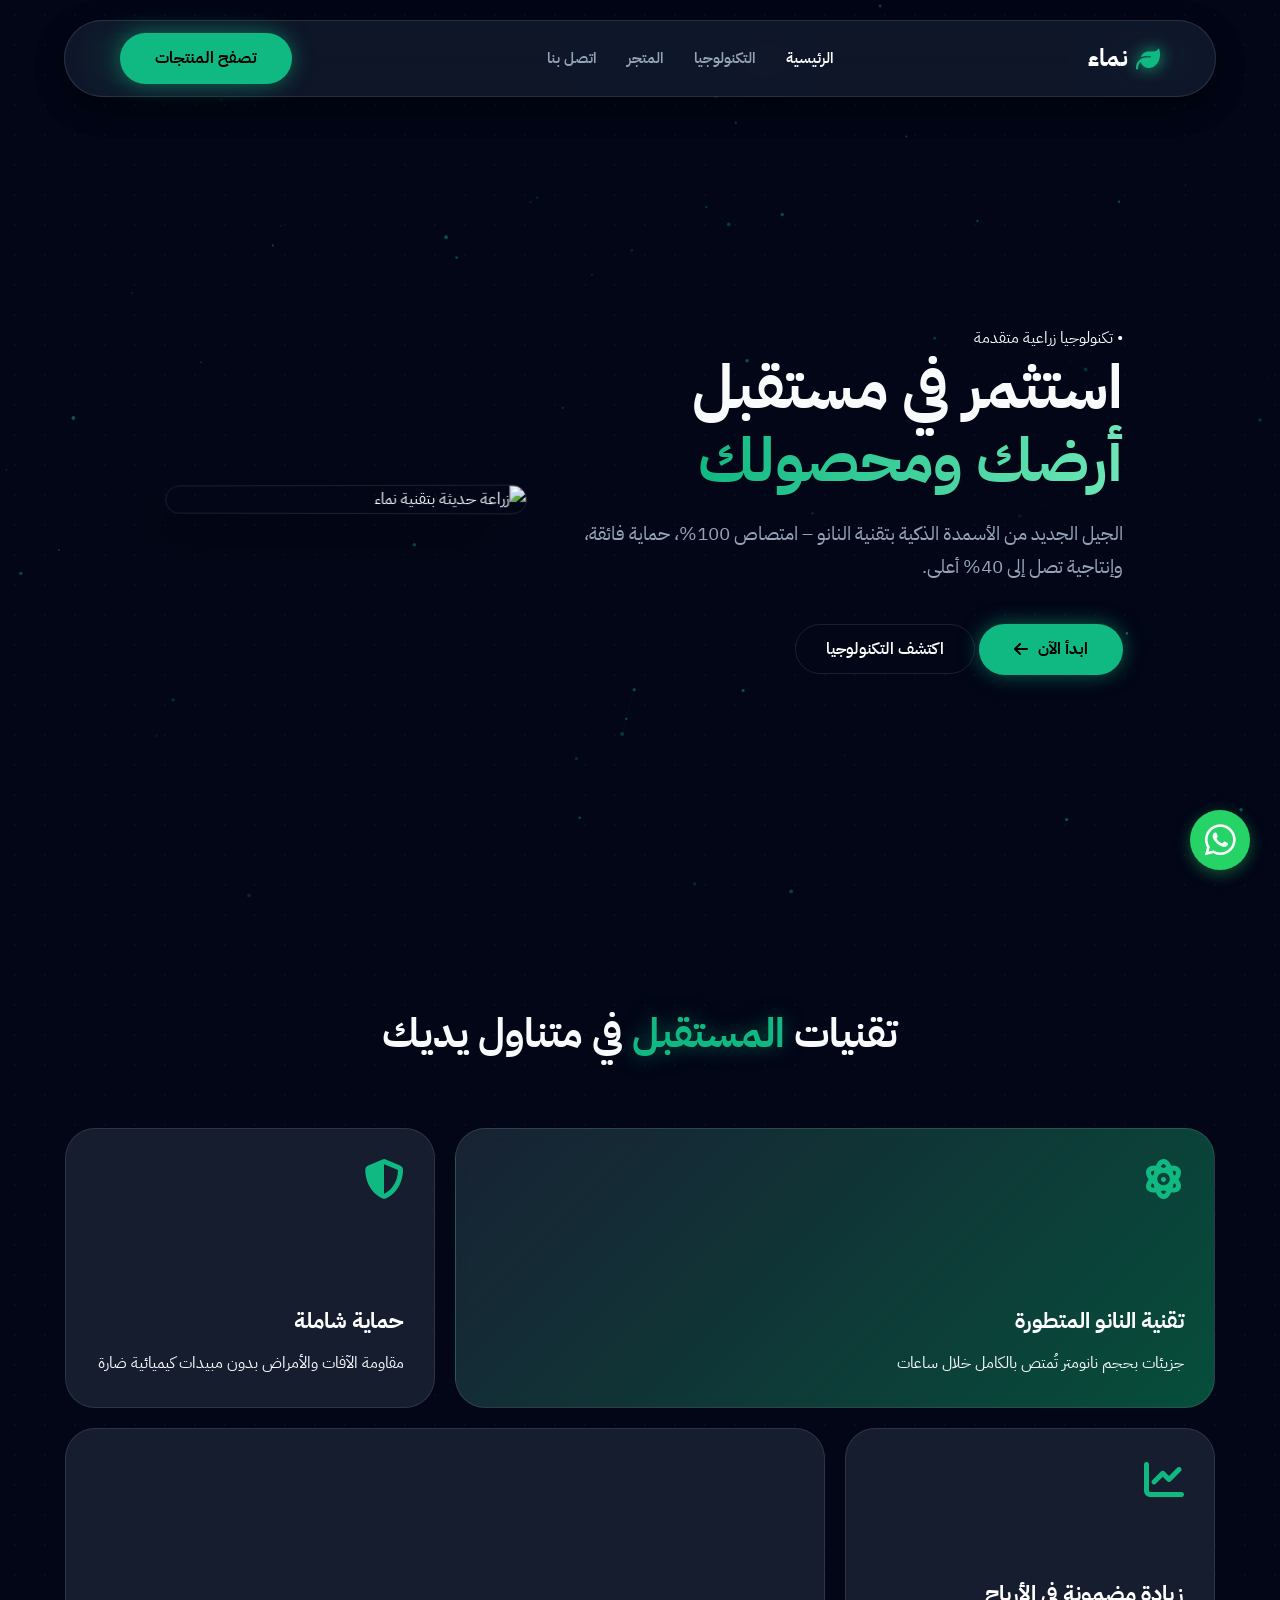
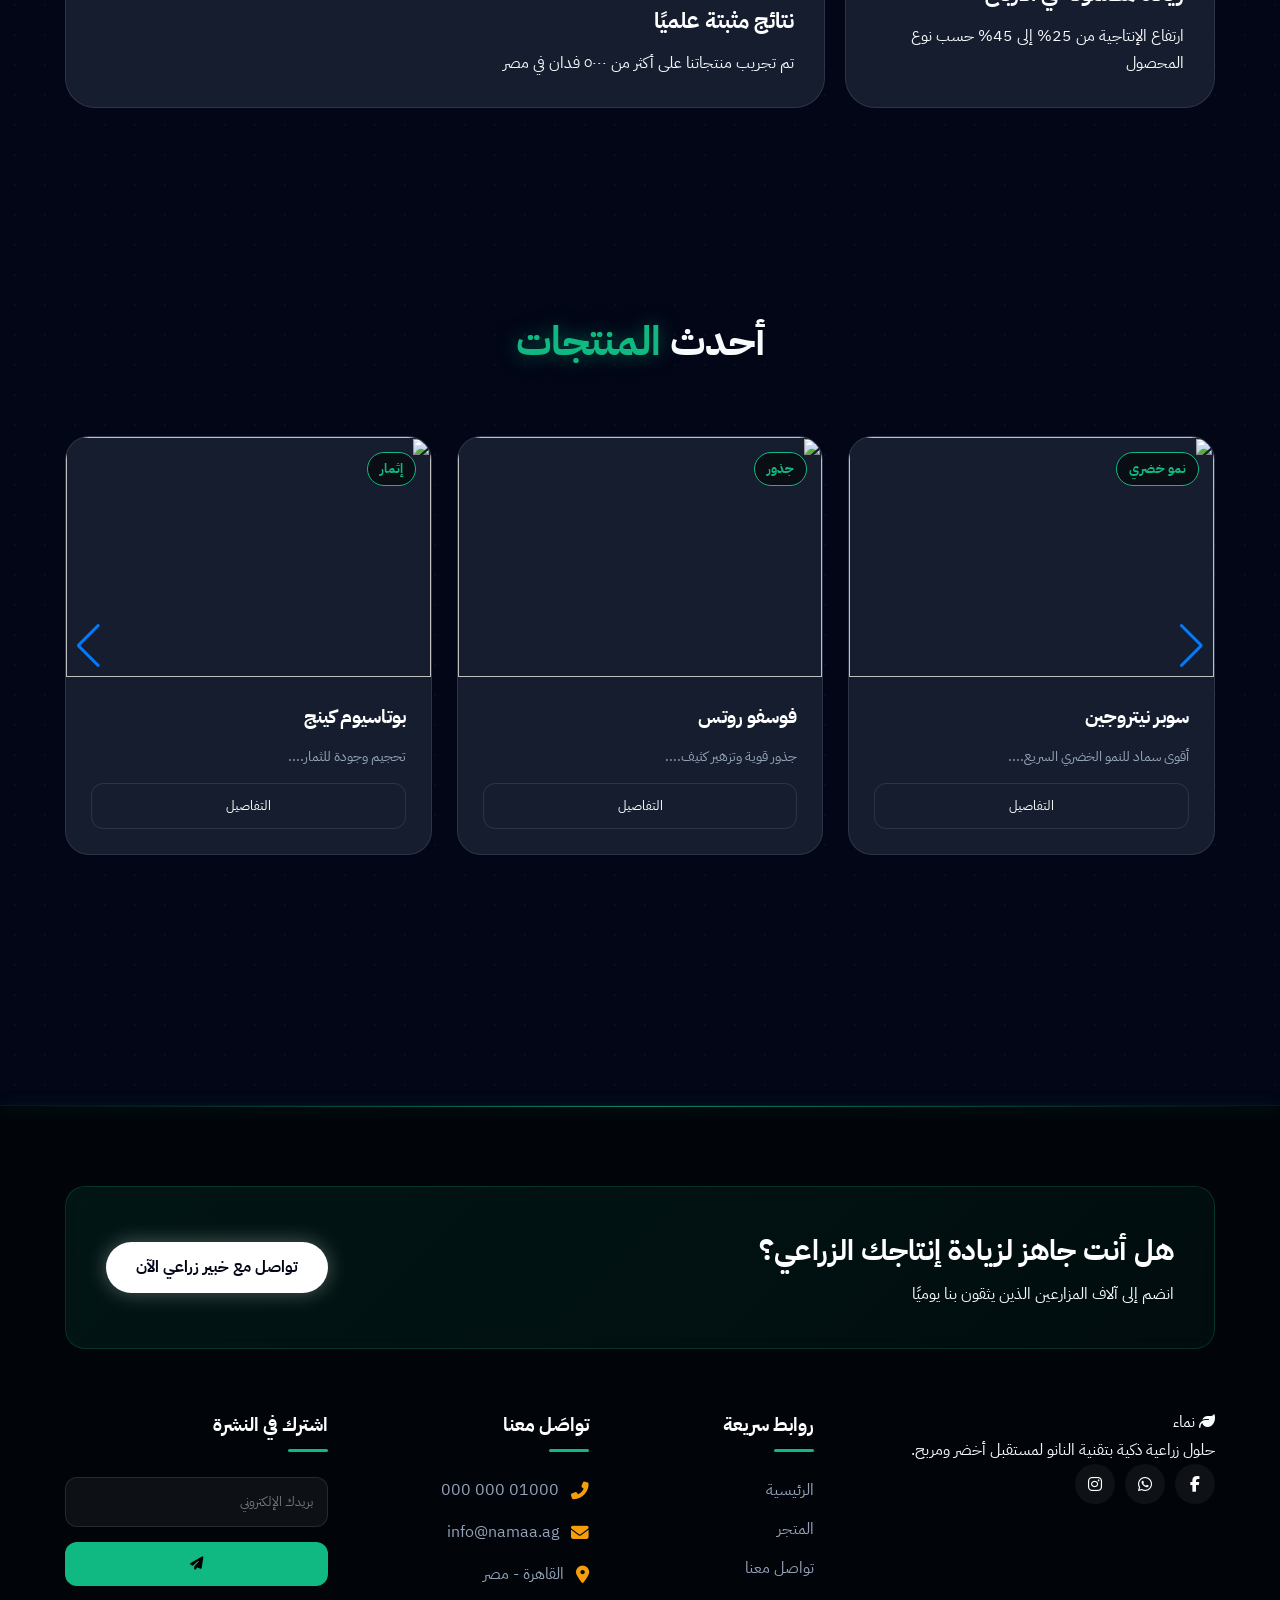
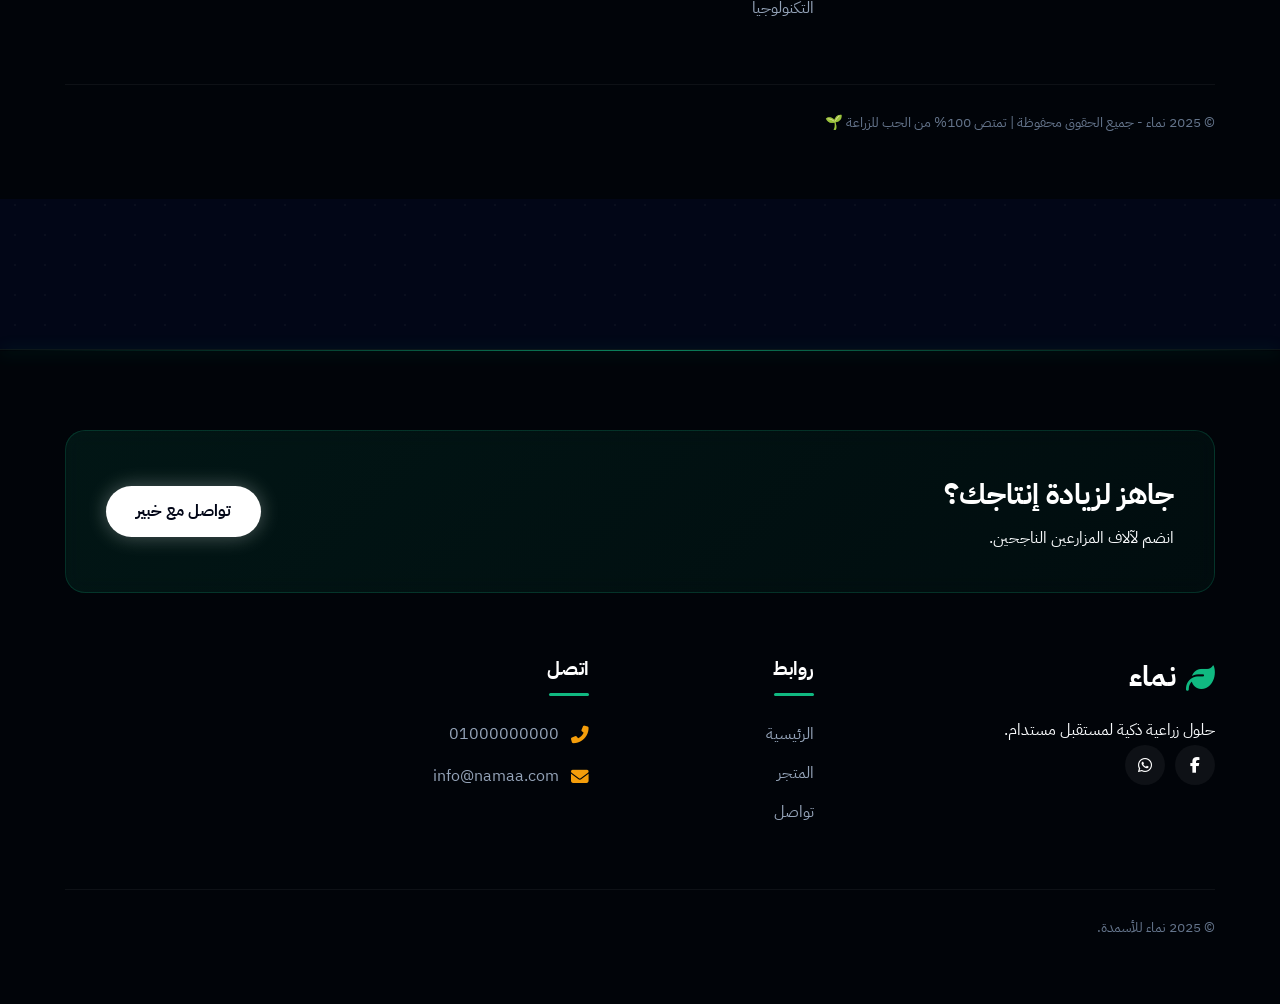
==== commit 9dc8e1f3: "Update index.html" ====
--- a/index.html
+++ b/index.html
@@ -3,21 +3,49 @@
 <head>
     <meta charset="UTF-8">
     <meta name="viewport" content="width=device-width, initial-scale=1.0">
-    <title>نماء | تكنولوجيا الزراعة</title>
+    <meta name="description" content="نماء - تكنولوجيا زراعية متقدمة بالنانو تكنولوجي، أسمدة ذكية تزيد الإنتاجية وتحمي المحصول بأقل تكلفة.">
+    <meta name="theme-color" content="#0f9d58">
+    <title>نماء | تكنولوجيا الزراعة الذكية</title>
+    
+    <!-- Google Fonts - Cairo (مناسبة للعربية وجميلة) -->
+    <link rel="preconnect" href="https://fonts.googleapis.com">
+    <link rel="preconnect" href="https://fonts.gstatic.com" crossorigin>
+    <link href="https://fonts.googleapis.com/css2?family=Cairo:wght@300;400;600;700;900&display=swap" rel="stylesheet">
+    
+    <!-- Styles -->
     <link rel="stylesheet" href="style.css">
-    <link rel="stylesheet" href="https://cdnjs.cloudflare.com/ajax/libs/font-awesome/6.4.0/css/all.min.css">
+    <link rel="stylesheet" href="https://cdnjs.cloudflare.com/ajax/libs/font-awesome/6.5.2/css/all.min.css">
     <link href="https://unpkg.com/aos@2.3.1/dist/aos.css" rel="stylesheet">
     <link rel="stylesheet" href="https://cdn.jsdelivr.net/npm/swiper@11/swiper-bundle.min.css"/>
+    
+    <!-- Preload important resources -->
+    <link rel="preload" href="https://images.unsplash.com/photo-1592982537447-6f2a6a0c7c18?w=1200&auto=format&fit=crop" as="image">
 </head>
 <body>
+    <!-- Animated Background Canvas -->
     <canvas id="canvas-bg"></canvas>
-    <div class="preloader"><div class="loader-logo"><i class="fas fa-leaf"></i> نماء</div><div class="spinner"></div></div>
-
-    <a href="https://wa.me/201000000000" class="whatsapp-btn" target="_blank"><i class="fab fa-whatsapp"></i><span class="tooltip">تحدث معنا</span></a>
-
+
+    <!-- Preloader -->
+    <div class="preloader">
+        <div class="loader-logo">
+            <i class="fas fa-leaf"></i> نماء
+        </div>
+        <div class="spinner"></div>
+    </div>
+
+    <!-- WhatsApp Floating Button -->
+    <a href="https://wa.me/201000000000?text=مرحبًا%20نماء،%20أريد%20معرفة%20المزيد%20عن%20منتجاتكم" 
+       class="whatsapp-btn" target="_blank" aria-label="تواصل عبر واتساب">
+        <i class="fab fa-whatsapp"></i>
+        <span class="tooltip">تواصل معنا الآن</span>
+    </a>
+
+    <!-- Desktop Navigation -->
     <nav class="navbar desktop-only">
-        <div class="nav-content">
-            <a href="index.html" class="logo"><i class="fas fa-leaf"></i> نماء</a>
+        <div class="nav-content container">
+            <a href="index.html" class="logo">
+                <i class="fas fa-leaf"></i> نماء
+            </a>
             <ul class="nav-links">
                 <li><a href="index.html" class="active">الرئيسية</a></li>
                 <li><a href="#features">التكنولوجيا</a></li>
@@ -28,87 +56,155 @@
         </div>
     </nav>
 
+    <!-- Hero Section -->
     <header class="hero">
         <div class="container">
             <div class="hero-grid">
-                <div class="hero-text" data-aos="fade-left">
-                    <div style="color:var(--primary); font-weight:bold; margin-bottom:10px;">• تكنولوجيا زراعية متقدمة</div>
-                    <h1>استثمر في مستقبل <br><span>أرضك ومحصولك</span></h1>
-                    <p>الجيل الجديد من الأسمدة الذكية. تضمن لك أقصى إنتاجية بأقل تكلفة.</p>
-                    <div style="display: flex; gap: 20px;">
+                <div class="hero-text" data-aos="fade-left" data-aos-duration="1000">
+                    <span class="tagline">• تكنولوجيا زراعية متقدمة</span>
+                    <h1>استثمر في مستقبل <br><span class="highlight">أرضك ومحصولك</span></h1>
+                    <p>الجيل الجديد من الأسمدة الذكية بتقنية النانو – امتصاص 100%، حماية فائقة، وإنتاجية تصل إلى 40% أعلى.</p>
+                    <div class="hero-buttons">
                         <a href="products.html" class="btn-glow">ابدأ الآن <i class="fas fa-arrow-left"></i></a>
-                        <a href="#features" class="btn-outline">اكتشف المزيد</a>
+                        <a href="#features" class="btn-outline">اكتشف التكنولوجيا</a>
                     </div>
                 </div>
-                <div class="hero-img-box" data-aos="zoom-in"><img src="https://images.unsplash.com/photo-1592982537447-6f2a6a0c7c18?w=800" class="hero-main-img"></div>
+                <div class="hero-img-box" data-aos="zoom-in" data-aos-delay="300">
+                    <img src="https://images.unsplash.com/photo-1592982537447-6f2a6a0c7c18?w=1200&auto=format&fit=crop&q=80" 
+                         alt="زراعة حديثة بتقنية نماء" class="hero-main-img" loading="lazy">
+                </div>
             </div>
         </div>
     </header>
 
+    <!-- Features Section -->
     <section id="features" class="section">
         <div class="container">
-            <h2 class="section-title">تقنيات <span>المستقبل</span></h2>
+            <h2 class="section-title">تقنيات <span>المستقبل</span> في متناول يديك</h2>
             <div class="bento-grid">
-                <div class="bento-card span-2 bg-gradient" data-aos="fade-up"><i class="fas fa-atom"></i><h3>نانو تكنولوجي</h3><p>امتصاص 100%.</p></div>
-                <div class="bento-card" data-aos="fade-up" data-aos-delay="100"><i class="fas fa-shield-alt"></i><h3>حماية</h3><p>ضد الآفات.</p></div>
-                <div class="bento-card" data-aos="fade-up" data-aos-delay="200"><i class="fas fa-chart-line"></i><h3>أرباح</h3><p>زيادة الإنتاج.</p></div>
-                <div class="bento-card span-2" style="background:url('https://images.unsplash.com/photo-1628352081506-83c43123ed6d?w=600') center/cover;" data-aos="fade-up" data-aos-delay="300">
-                    <div style="position:relative; z-index:2; padding-top:50px;"><h3 style="color:white;">نتائج مثبتة</h3></div>
+                <div class="bento-card span-2 bg-gradient" data-aos="fade-up">
+                    <i class="fas fa-atom"></i>
+                    <h3>تقنية النانو المتطورة</h3>
+                    <p>جزيئات بحجم نانومتر تُمتص بالكامل خلال ساعات</p>
+                </div>
+                <div class="bento-card" data-aos="fade-up" data-aos-delay="100">
+                    <i class="fas fa-shield-alt"></i>
+                    <h3>حماية شاملة</h3>
+                    <p>مقاومة الآفات والأمراض بدون مبيدات كيميائية ضارة</p>
+                </div>
+                <div class="bento-card" data-aos="fade-up" data-aos-delay="200">
+                    <i class="fas fa-chart-line"></i>
+                    <h3>زيادة مضمونة في الأرباح</h3>
+                    <p>ارتفاع الإنتاجية من 25% إلى 45% حسب نوع المحصول</p>
+                </div>
+                <div class="bento-card span-2 background-card" data-aos="fade-up" data-aos-delay="300">
+                    <div class="overlay-content">
+                        <h3>نتائج مثبتة علميًا</h3>
+                        <p>تم تجريب منتجاتنا على أكثر من ٥٠٠٠ فدان في مصر</p>
+                    </div>
                 </div>
             </div>
         </div>
     </section>
 
-    <section class="section">
+    <!-- Latest Products Swiper -->
+    <section class="section products-section">
         <div class="container">
             <h2 class="section-title">أحدث <span>المنتجات</span></h2>
             <div class="swiper mySwiper">
-                <div class="swiper-wrapper"></div>
+                <div class="swiper-wrapper">
+                    <!-- سيتم ملؤها ديناميكيًا عبر script.js أو يمكنك إضافة كروت يدويًا -->
+                </div>
                 <div class="swiper-pagination"></div>
+                <div class="swiper-button-next"></div>
+                <div class="swiper-button-prev"></div>
             </div>
         </div>
     </section>
 
+    <!-- Footer -->
     <footer class="main-footer">
         <div class="footer-line"></div>
         <div class="container">
             <div class="footer-cta-section">
-                <div class="cta-content"><h2>جاهز لزيادة إنتاجك؟</h2><p>انضم لآلاف المزارعين.</p></div>
-                <a href="contact.html" class="btn-glow-white">تواصل مع خبير</a>
-            </div>
+                <div class="cta-content">
+                    <h2>هل أنت جاهز لزيادة إنتاجك الزراعي؟</h2>
+                    <p>انضم إلى آلاف المزارعين الذين يثقون بنا يوميًا</p>
+                </div>
+                <a href="contact.html" class="btn-glow-white">تواصل مع خبير زراعي الآن</a>
+            </div>
+
             <div class="footer-grid">
                 <div class="footer-col brand-col">
                     <a href="#" class="footer-logo"><i class="fas fa-leaf"></i> نماء</a>
-                    <p class="brand-text">حلول زراعية ذكية لمستقبل مستدام.</p>
-                    <div class="social-row"><a href="#" class="social-icon"><i class="fab fa-facebook-f"></i></a><a href="#" class="social-icon"><i class="fab fa-whatsapp"></i></a></div>
+                    <p class="brand-text">حلول زراعية ذكية بتقنية النانو لمستقبل أخضر ومربح.</p>
+                    <div class="social-row">
+                        <a href="#" class="social-icon"><i class="fab fa-facebook-f"></i></a>
+                        <a href="https://wa.me/201000000000" class="social-icon"><i class="fab fa-whatsapp"></i></a>
+                        <a href="#" class="social-icon"><i class="fab fa-instagram"></i></a>
+                    </div>
                 </div>
                 <div class="footer-col">
-                    <h3 class="col-title">روابط</h3>
-                    <ul class="footer-links"><li><a href="index.html">الرئيسية</a></li><li><a href="products.html">المتجر</a></li><li><a href="contact.html">تواصل</a></li></ul>
+                    <h3 class="col-title">روابط سريعة</h3>
+                    <ul class="footer-links">
+                        <li><a href="index.html">الرئيسية</a></li>
+                        <li><a href="products.html">المتجر</a></li>
+                        <li><a href="contact.html">تواصل معنا</a></li>
+                        <li><a href="#features">التكنولوجيا</a></li>
+                    </ul>
                 </div>
                 <div class="footer-col">
-                    <h3 class="col-title">اتصل</h3>
-                    <ul class="contact-list"><li><i class="fas fa-phone-alt"></i> 01000000000</li></ul>
+                    <h3 class="col-title">تواصَل معنا</h3>
+                    <ul class="contact-list">
+                        <li><i class="fas fa-phone-alt"></i> 01000 000 000</li>
+                        <li><i class="fas fa-envelope"></i> info@namaa.ag</li>
+                        <li><i class="fas fa-map-marker-alt"></i> القاهرة - مصر</li>
+                    </ul>
                 </div>
                 <div class="footer-col newsletter-col">
-                    <h3 class="col-title">النشرة</h3>
-                    <form class="footer-form"><input type="email" placeholder="البريد"><button type="submit"><i class="fas fa-paper-plane"></i></button></form>
-                </div>
-            </div>
-            <div class="footer-bottom"><p>© 2025 نماء.</p></div>
+                    <h3 class="col-title">اشترك في النشرة</h3>
+                    <form class="footer-form" onsubmit="event.preventDefault(); alert('تم الاشتراك بنجاح!');">
+                        <input type="email" placeholder="بريدك الإلكتروني" required>
+                        <button type="submit"><i class="fas fa-paper-plane"></i></button>
+                    </form>
+                </div>
+            </div>
+            <div class="footer-bottom">
+                <p>© 2025 نماء - جميع الحقوق محفوظة | تمتص 100% من الحب للزراعة 🌱</p>
+            </div>
         </div>
     </footer>
 
+    <!-- Mobile Bottom Navigation -->
     <div class="mobile-nav">
-        <a href="index.html" class="m-item active"><i class="fas fa-home"></i></a>
-        <a href="#features" class="m-item"><i class="fas fa-atom"></i></a>
-        <div class="m-center"><a href="tel:01000000000" style="color:black;"><i class="fas fa-phone"></i></a></div>
-        <a href="products.html" class="m-item"><i class="fas fa-box"></i></a>
-        <a href="contact.html" class="m-item"><i class="fas fa-envelope"></i></a>
+        <a href="index.html" class="m-item active"><i class="fas fa-home"></i><span>الرئيسية</span></a>
+        <a href="#features" class="m-item"><i class="fas fa-atom"></i><span>التكنولوجيا</span></a>
+        <div class="m-center">
+            <a href="tel:01000000000"><i class="fas fa-phone"></i></a>
+        </div>
+        <a href="products.html" class="m-item"><i class="fas fa-store"></i><span>المتجر</span></a>
+        <a href="contact.html" class="m-item"><i class="fas fa-envelope"></i><span>تواصل</span></a>
     </div>
 
+    <!-- Scripts -->
     <script src="https://unpkg.com/aos@2.3.1/dist/aos.js"></script>
     <script src="https://cdn.jsdelivr.net/npm/swiper@11/swiper-bundle.min.js"></script>
     <script src="script.js"></script>
+    <script>
+        // AOS Init
+        AOS.init({
+            once: true,
+            duration: 800,
+            easing: 'ease-out-cubic'
+        });
+
+        // Preloader
+        window.addEventListener('load', () => {
+            document.querySelector('.preloader').style.opacity = '0';
+            setTimeout(() => {
+                document.querySelector('.preloader').style.display = 'none';
+            }, 600);
+        });
+    </script>
 </body>
 </html>
